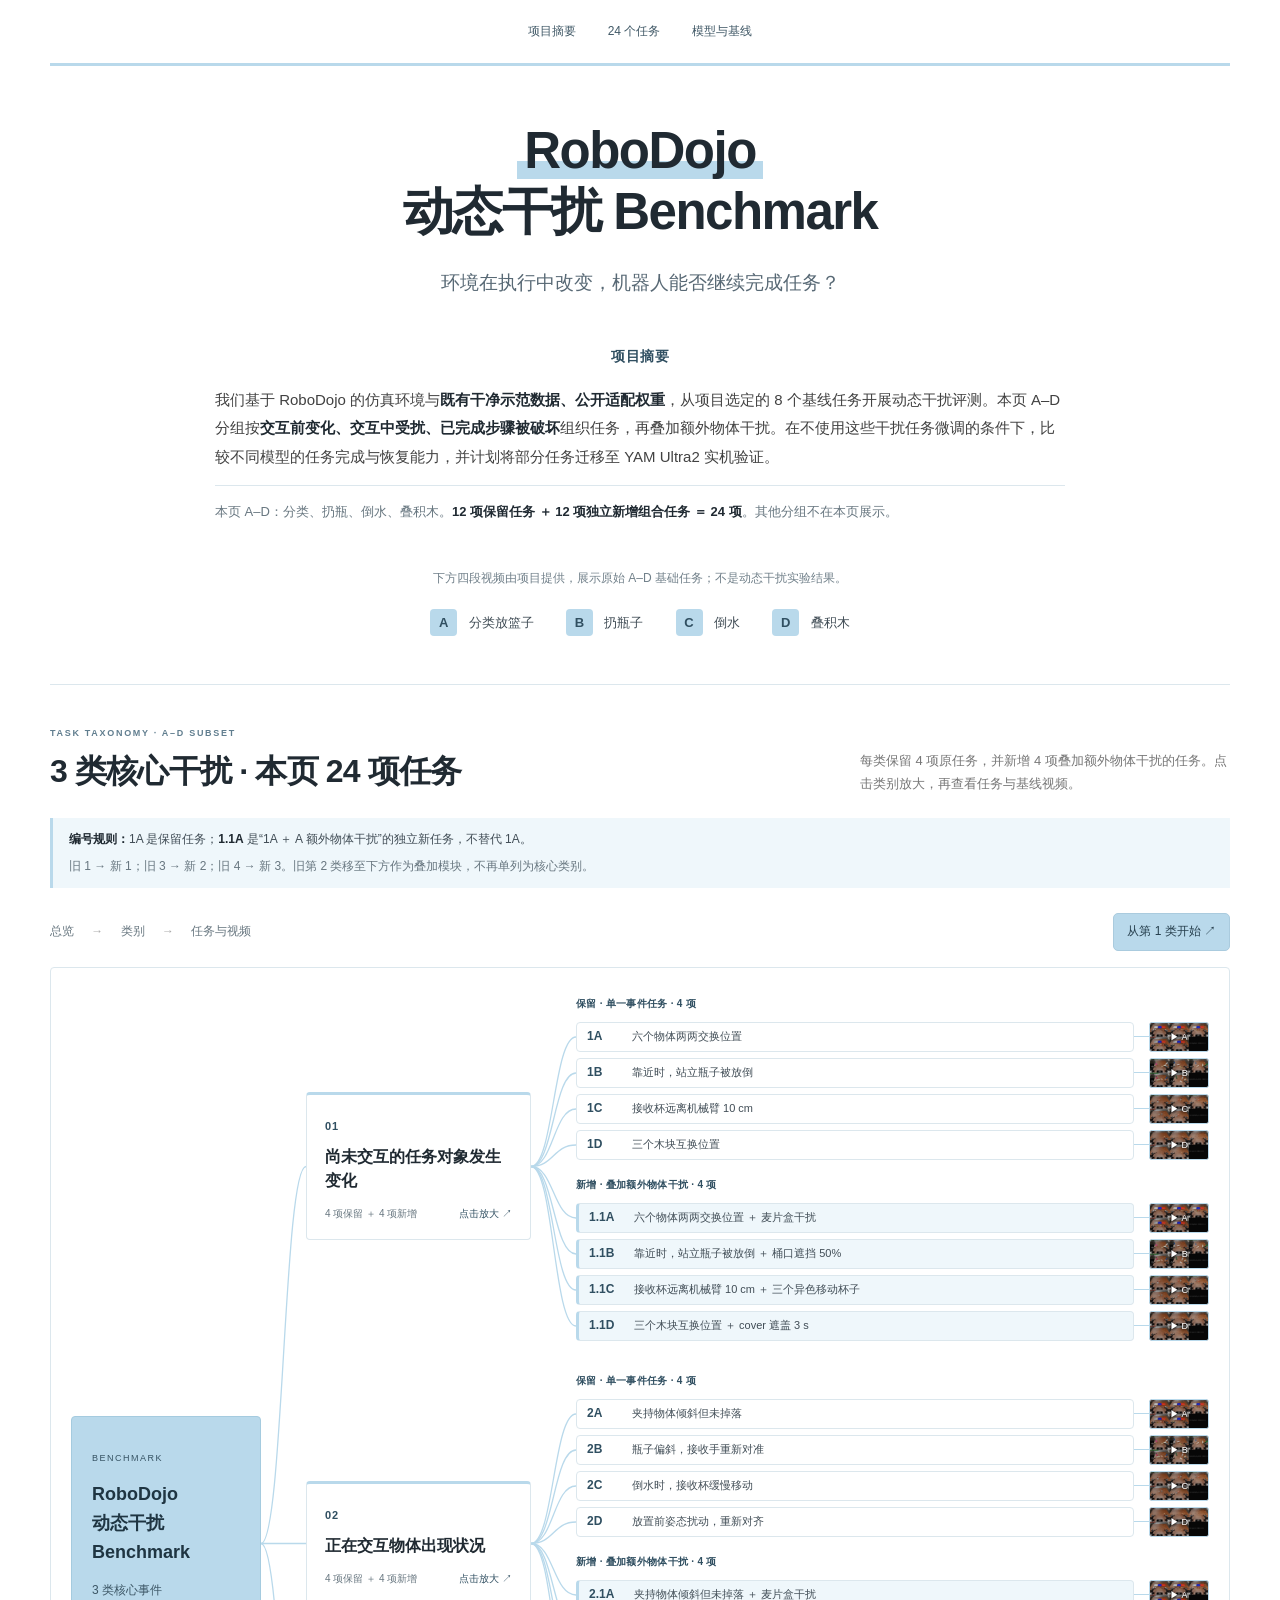
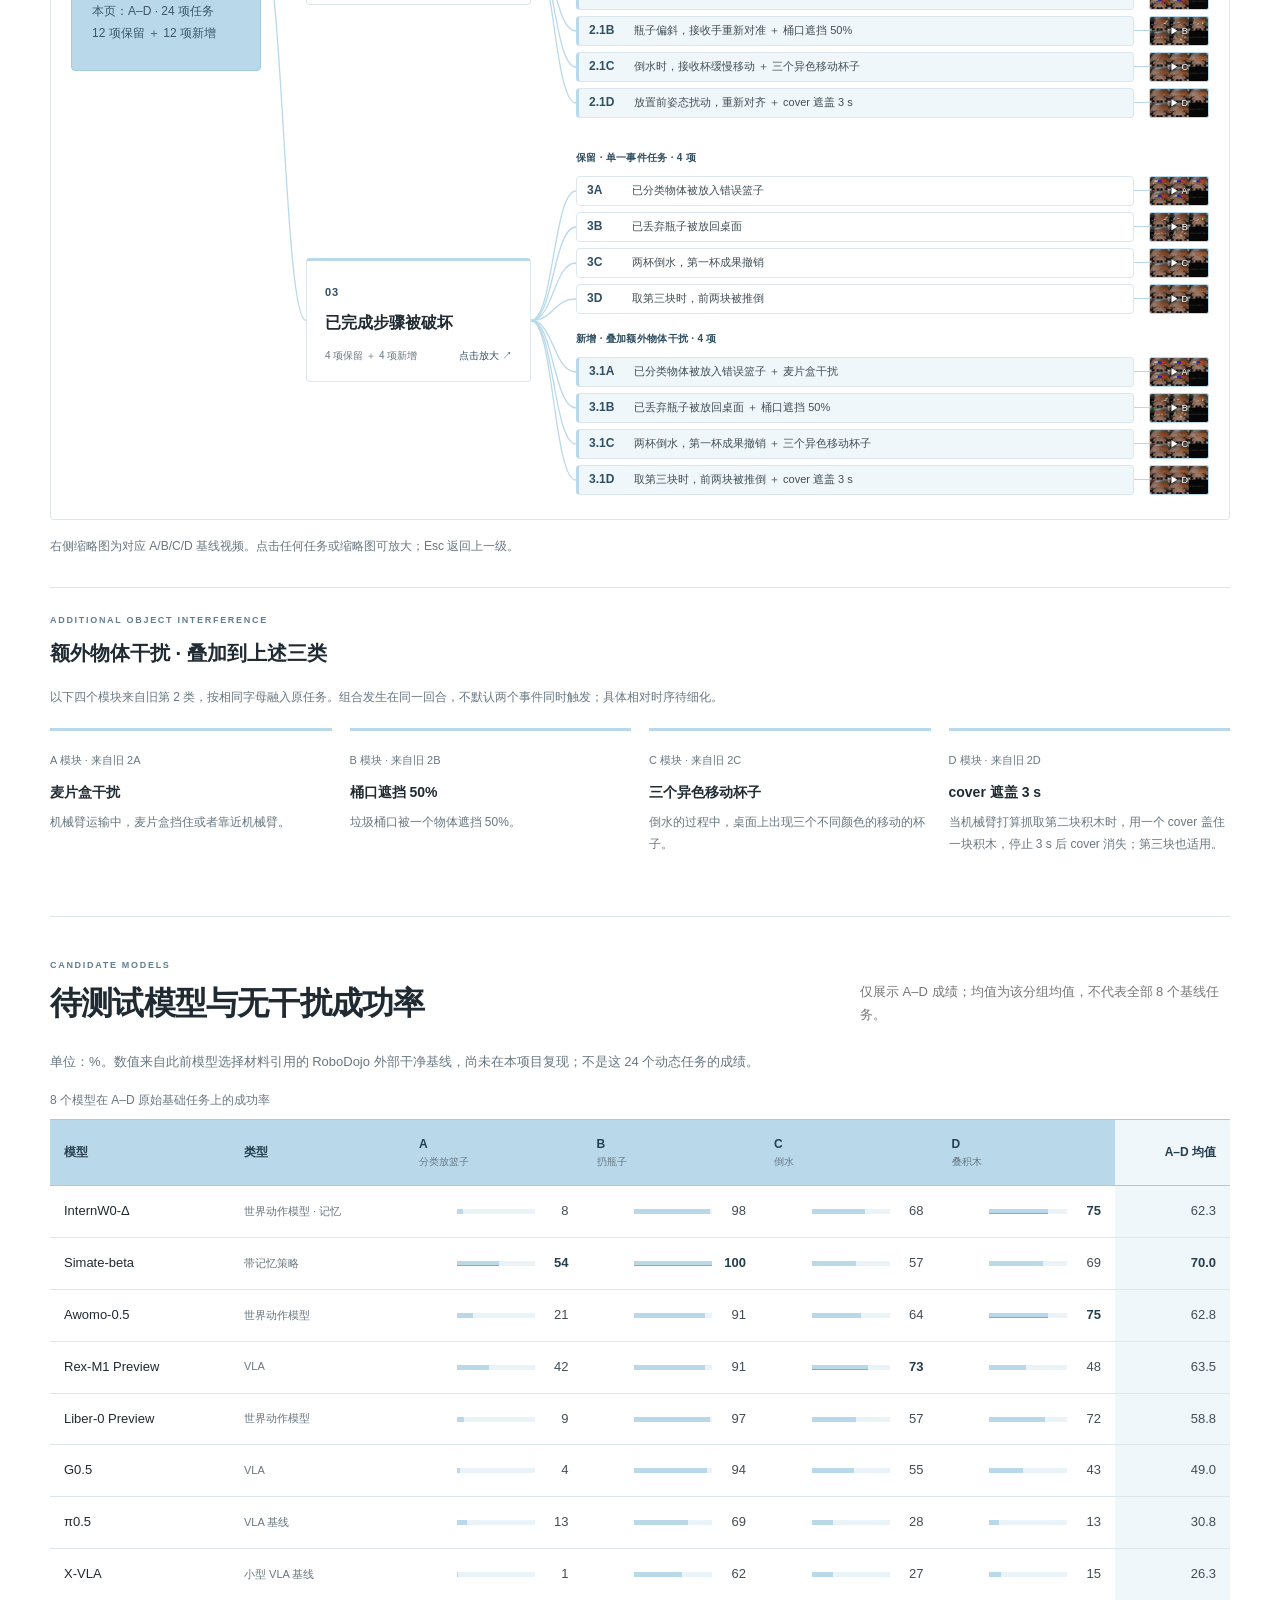
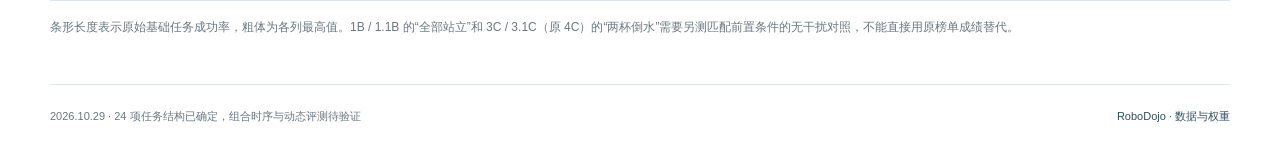
==== index.html @ f06d5357 "Reorganize benchmark into 12 retained and 12 combined tasks" ====
<!doctype html>
<html lang="zh-CN"><head><meta charset="utf-8"><meta name="viewport" content="width=device-width,initial-scale=1"><meta name="theme-color" content="#ffffff"><title>RoboDojo 动态干扰 Benchmark · A–D 24 项任务</title><meta name="description" content="A–D 三类核心干扰：保留12项单一事件任务，叠加额外物体干扰新增12项组合任务，共24项；含基线视频与候选模型成绩。"><style>:root{--paper:#ffffff;--white:#fff;--ink:#172033;--text:#465166;--muted:#64748b;--line:#dce2eb;--accent:#315dcc;--pale:#f1f5ff;--edge:#c4d0e5}
*{box-sizing:border-box}html{scroll-behavior:smooth;scroll-padding-top:28px}body{margin:0;background:var(--paper);color:var(--text);font-family:-apple-system,BlinkMacSystemFont,"PingFang SC","Microsoft YaHei",Arial,sans-serif;line-height:1.8;font-size:16px;-webkit-font-smoothing:antialiased}button,a{-webkit-tap-highlight-color:transparent}button{font:inherit;cursor:pointer}a{color:var(--accent);text-decoration:none}a:hover{text-decoration:underline;text-underline-offset:5px}button:focus-visible,a:focus-visible,video:focus-visible{outline:2px solid var(--accent);outline-offset:4px}button{color:inherit}button:hover{border-color:var(--accent)}[hidden]{display:none!important}.skip{position:absolute;top:-100px;background:white;padding:8px;z-index:100}.skip:focus{top:0}.page-header,main,footer{width:min(1180px,calc(100% - 64px));margin:auto}.page-header{min-height:80px;display:flex;justify-content:space-between;align-items:center;border-bottom:1px solid var(--line);gap:25px}.wordmark{font-size:24px;font-weight:650;color:var(--ink);letter-spacing:-.7px}.wordmark span{font-size:12px;font-weight:400;letter-spacing:0;color:var(--muted);margin-left:10px}nav{display:flex;gap:30px;font-size:13px}nav a{color:var(--ink)}h1,h2,h3,p,figure{margin:0}strong{color:var(--ink)}.eyebrow{font-size:10px;letter-spacing:2.1px;color:var(--accent);font-weight:600}.hero{text-align:center;padding:58px 30px 46px}.hero h1{font-family:Georgia,"Songti SC","STSong",serif;line-height:1.3;font-size:clamp(34px,4vw,52px);font-weight:600;color:var(--ink);letter-spacing:-1px;margin:16px 0 20px}.hero h1 span{font-style:italic;font-size:.87em;color:var(--accent)}.subtitle{font-size:20px;font-weight:600;color:var(--ink);margin-bottom:17px}.abstract-text{max-width:890px;margin:0 auto;line-height:1.9;font-size:15px}.data-note{font-size:12px;color:var(--muted);margin:14px auto 24px}.base-legend{display:flex;justify-content:center;gap:34px;font-size:13px}.base-legend b{font-family:Georgia,serif;color:var(--accent);font-size:18px;margin-right:8px}.tree-section,.models-section{padding:40px 0 46px;border-top:1px solid var(--line)}.section-heading{display:flex;justify-content:space-between;gap:40px;align-items:flex-end;margin-bottom:23px}.section-heading h2{font-family:Georgia,"Songti SC","STSong",serif;font-size:30px;font-weight:600;line-height:1.5;color:var(--ink);margin-top:6px}.section-heading>p{font-size:13px;color:var(--muted);max-width:370px;line-height:1.8}.plain-button{border:1px solid var(--line);background:transparent;padding:7px 13px;font-size:12px;border-radius:4px}.plain-button:hover{background:var(--pale);color:var(--accent)}.tree-toolbar{display:flex;justify-content:space-between;align-items:center;padding:10px 0 16px;font-size:12px;color:var(--muted)}.tree-toolbar b{margin:0 14px;font-weight:400;color:#94a3b8}.overview-scroll{overflow-x:auto;border-top:1px solid var(--line);border-bottom:1px solid var(--line);background:rgba(255,255,255,.45)}.overview-tree{min-width:1000px;width:100%;display:grid;grid-template-columns:215px 250px minmax(380px,1fr);grid-template-rows:repeat(4,168px);column-gap:65px;row-gap:22px;padding:28px 20px;position:relative;align-items:center}.connectors{position:absolute;inset:0;width:100%;height:100%;pointer-events:none;z-index:0;overflow:visible}.connectors path{fill:none;stroke:var(--edge);stroke-width:1.3}.root-node,.family-node,.leaf-node,.thumb-node{position:relative;z-index:1}.root-node{grid-column:1;grid-row:1/5;background:var(--pale);padding:25px 20px;border:1px solid #cbd6ea;border-radius:5px}.root-node>span{font-size:9px;letter-spacing:1.5px;color:var(--accent)}.root-node>strong{display:block;font-size:18px;line-height:1.6;margin:10px 0 13px}.root-node p{font-size:12px;color:var(--muted)}.family-node{grid-column:2;text-align:left;background:var(--white);padding:16px 18px;border:1px solid var(--line);border-radius:5px;transition:background .2s,transform .2s}.family-node:hover{transform:translateX(3px);background:var(--pale);border-color:#7898dd}.family-number{font-size:11px;color:var(--accent);font-weight:600;letter-spacing:1px}.family-node strong{display:block;font-size:16px;font-weight:600;line-height:1.5;margin:5px 0 12px}.family-node small{display:flex;justify-content:space-between;font-size:10px;color:var(--muted)}.family-node small span{color:var(--accent)}.leaf-group{grid-column:3;display:grid;gap:7px}.leaf-row{display:flex;align-items:center;min-width:0}.leaf-node{display:flex;align-items:center;gap:10px;width:calc(100% - 75px);height:36px;padding:0 10px;text-align:left;background:var(--white);border:1px solid var(--line);border-radius:3px}.leaf-node:hover{background:var(--pale);border-color:#7898dd}.leaf-node b{color:var(--accent);font-size:12px;min-width:21px}.leaf-node>span{font-size:11px;white-space:nowrap;overflow:hidden;text-overflow:ellipsis}.mini-connector{height:1px;background:var(--edge);width:15px}.thumb-node{height:36px;width:60px;padding:0;border:1px solid #c4cedf;background:#1e2430;overflow:hidden;border-radius:3px;flex-shrink:0}.thumb-node img{width:100%;height:100%;object-fit:cover;display:block;opacity:.78}.thumb-node>span{position:absolute;inset:0;display:flex;align-items:center;justify-content:center;color:#fff;font-size:9px;text-shadow:0 1px 3px #000}.thumb-node:hover img{opacity:1}.small-note{font-size:12px;line-height:1.85;color:var(--muted);margin-top:15px}.source-note{font-size:13px;color:var(--muted);margin:0 0 18px}.table-scroll{overflow-x:auto}.model-table{width:100%;min-width:850px;border-collapse:collapse;font-size:13px;line-height:1.6;font-variant-numeric:tabular-nums}.model-table caption{text-align:left;font-size:12px;color:var(--muted);padding-bottom:9px}.model-table th,.model-table td{border-bottom:1px solid var(--line);padding:15px 14px;text-align:left}.model-table thead th{background:var(--pale);border-top:1px solid #c4cedf;font-size:12px;color:var(--accent);vertical-align:middle}.model-table thead th span{display:block;font-size:10px;font-weight:400;color:var(--muted)}.model-table tbody th{color:var(--ink);font-weight:500;white-space:nowrap;width:180px}.model-table .model-type{font-size:11px;color:var(--muted);width:175px}.model-table td:last-child,.model-table th:last-child{background:#f2f5fc;text-align:right;width:115px}.model-table .bar-cell{display:flex;align-items:center;gap:10px;justify-content:flex-end}.bar-track{height:5px;max-width:78px;min-width:40px;flex:1;background:#e7ecf5;display:block}.bar-track i{display:block;height:100%;background:#91a9dc}.bar-cell>span:last-child{min-width:24px;text-align:right}.best{font-weight:700!important;color:var(--accent)}.best .bar-track i{background:#315dcc}.model-table tbody tr:hover{background:#f6f8fc}footer{border-top:1px solid var(--line);display:flex;justify-content:space-between;gap:25px;font-size:11px;color:var(--muted);padding:22px 0 35px}.focus-open{overflow:hidden}dialog{color:var(--text);background:var(--paper);border:0;padding:0;margin:0;width:100vw;max-width:none;height:100dvh;max-height:none;overflow:auto}dialog::backdrop{background:rgba(20,30,50,.25)}dialog[open]{display:flex;flex-direction:column;animation:focus-in .23s ease-out}.focus-top{position:sticky;top:0;z-index:5;display:flex;justify-content:space-between;align-items:center;padding:16px 32px;min-height:66px;border-bottom:1px solid var(--line);background:rgba(255,255,255,.97);gap:15px}.breadcrumbs,.focus-actions{display:flex;align-items:center;gap:14px}.breadcrumbs{font-size:12px;color:var(--muted)}.breadcrumbs button{border:0;padding:0;background:transparent;color:var(--accent);font-size:12px}.breadcrumbs>span[aria-current]{color:var(--ink);font-weight:600}.focus-content{width:100%;max-width:1500px;margin:0 auto;flex:1;padding:30px 40px;display:flex;flex-direction:column;justify-content:center}.focus-bottom{display:flex;justify-content:space-between;gap:20px;padding:13px 32px;font-size:11px;color:var(--muted);border-top:1px solid var(--line);margin-top:auto}.focus-eyebrow{font-size:11px;letter-spacing:1px;color:var(--muted);margin:0 0 24px}.family-canvas{display:grid;grid-template-columns:265px 1fr;gap:90px;position:relative;align-items:center}.branch-parent{position:relative;z-index:1;background:var(--paper)}.large-number{font-family:Georgia,serif;font-size:60px;font-style:italic;color:#91a8d7;line-height:1}.branch-parent h2{font-family:Georgia,"Songti SC","STSong",serif;font-weight:600;font-size:31px;line-height:1.45;color:var(--ink);margin:17px 0}.branch-parent p{font-size:14px;color:var(--muted);line-height:1.9}.family-switch{display:flex;gap:10px;margin-top:24px}.family-switch button,.sibling-nav button{border:1px solid var(--line);background:transparent;border-radius:3px;color:var(--muted);padding:6px 12px;font-size:12px}.family-switch button[aria-pressed=true],.sibling-nav button[aria-pressed=true]{background:var(--accent);border-color:var(--accent);color:white}.branch-list{display:grid;gap:17px}.branch-row{display:flex;align-items:center;position:relative;z-index:1}.branch-task{display:flex;align-items:flex-start;gap:15px;text-align:left;padding:18px;background:var(--white);border:1px solid var(--line);border-radius:4px;flex:1;min-height:113px;position:relative;transition:transform .18s,background .18s}.branch-task:hover{background:var(--pale);transform:translateX(3px);border-color:#7898dd}.task-id{font-family:Georgia,serif;font-size:22px;font-weight:600;line-height:1.3;color:var(--accent);padding-top:2px}.branch-task h3{font-size:16px;line-height:1.6;font-weight:600;color:var(--ink);margin-bottom:4px}.branch-task p{font-size:12px;line-height:1.75;color:var(--muted)}.zoom-mark{font-size:12px;color:var(--accent);margin-left:auto}.branch-to-video{width:35px;text-align:center;color:#94a3b8;flex-shrink:0}.branch-video{padding:0;border:1px solid var(--line);border-radius:4px;overflow:hidden;background:#202734;flex-shrink:0;width:180px;position:relative}.branch-video img{width:100%;height:96px;display:block;object-fit:contain}.branch-video>span{display:block;background:var(--pale);color:var(--accent);font-size:10px;text-align:center;padding:4px 3px}.task-focus{display:grid;grid-template-columns:minmax(290px,350px) 45px minmax(0,1fr);gap:20px;align-items:center;animation:focus-in .25s ease-out}.parent-link{display:block;border:0;background:transparent;padding:0;color:var(--accent);font-size:11px;text-align:left;margin-bottom:20px}.detail-id{font-family:Georgia,serif;font-style:italic;font-size:51px;line-height:1.15;color:#7897d2;margin-bottom:12px}.task-detail h2{font-family:Georgia,"Songti SC","STSong",serif;font-size:29px;line-height:1.5;color:var(--ink);font-weight:600;margin:0 0 16px}.task-definition{font-size:15px;line-height:1.85;color:var(--text)}dl{margin:23px 0}dl>div{display:flex;gap:14px;padding:11px 0;border-top:1px solid var(--line);font-size:12px;line-height:1.8}dt{min-width:27px;color:var(--accent);font-weight:600}dd{margin:0;color:var(--muted)}.task-note{font-size:11px;color:var(--muted);border-left:2px solid #b7c8e8;padding-left:12px;margin:0 0 20px}.sibling-nav{display:flex;gap:10px;margin-top:20px}.detail-arrow{color:#94a3b8;font-size:26px;text-align:center}.video-detail{min-width:0}.video-detail figcaption{display:flex;align-items:center;justify-content:space-between;gap:20px;padding-bottom:18px}.video-kicker{font-size:10px;letter-spacing:1.4px;color:var(--accent)}.video-detail h3{font-size:22px;font-weight:600;color:var(--ink);margin-top:3px}.video-detail code{font-size:11px;color:var(--muted)}.baseline-tag{font-size:10px;background:var(--pale);border:1px solid #d5deee;color:var(--accent);padding:4px 8px;white-space:nowrap}.video-detail video{width:100%;max-height:65vh;aspect-ratio:16/9;display:block;background:#141a24;border:1px solid #c8d2e3;object-fit:contain}.video-status{font-size:11px;color:var(--muted);line-height:1.8;margin-top:12px;min-height:20px}.video-tools{display:flex;justify-content:space-between;align-items:center;margin-top:15px;font-size:11px}.video-tools .plain-button{background:var(--accent);color:white;border-color:var(--accent)}#focus-title:focus{outline:none}
@keyframes focus-in{from{transform:scale(.985)}to{transform:scale(1)}}
.overview-tree{grid-template-rows:repeat(4,144px);row-gap:14px;padding-top:24px;padding-bottom:24px}.leaf-group{gap:6px}.leaf-node,.thumb-node{height:30px}.video-detail video{aspect-ratio:2/1}
@media(min-width:1550px){.focus-content{padding:45px 55px}.task-focus{grid-template-columns:380px 55px 1fr;gap:30px}.branch-video{width:230px}.branch-video img{height:125px}.branch-task{min-height:135px;padding:24px}.branch-task h3{font-size:18px}.branch-task p{font-size:14px}.branch-list{gap:23px}.family-canvas{gap:115px}}
@media(max-width:1100px){.overview-tree{column-gap:35px;grid-template-columns:190px 225px minmax(430px,1fr)}.focus-content{padding:25px}.family-canvas{grid-template-columns:210px 1fr;gap:45px}.branch-parent h2{font-size:26px}.branch-video{width:140px}.branch-video img{height:80px}.branch-task{padding:13px;gap:10px}.branch-task h3{font-size:14px}.branch-task p{font-size:11px}.task-focus{grid-template-columns:280px 20px minmax(0,1fr);gap:16px}.task-detail h2{font-size:26px}.task-definition{font-size:14px}.focus-top{padding:14px 22px}.focus-bottom{padding:12px 22px}.base-legend{gap:25px}}
@media(max-width:760px){.page-header,main,footer{width:calc(100% - 36px)}.page-header{flex-direction:column;gap:8px;align-items:flex-start;padding:16px 0}.wordmark{font-size:22px}.wordmark span{font-size:10px}nav{gap:26px;font-size:12px}.hero{padding:36px 0}.hero h1{font-size:36px}.hero .eyebrow{font-size:9px;letter-spacing:1.5px}.subtitle{font-size:17px}.abstract-text{text-align:left;font-size:14px}.data-note{font-size:11px;text-align:left}.base-legend{display:grid;grid-template-columns:1fr 1fr;gap:9px;text-align:left;font-size:12px}.section-heading{display:block;margin-bottom:16px}.section-heading h2{font-size:26px}.section-heading>p{margin-top:12px;font-size:12px}.tree-section,.models-section{padding:30px 0}.tree-toolbar{font-size:10px}.tree-toolbar b{margin:0 5px}.tree-toolbar button{font-size:10px;padding:6px 8px}.small-note,.source-note{font-size:11px}.overview-tree{padding:20px 14px}.focus-top{padding:12px 14px;flex-wrap:wrap;gap:8px}.focus-actions{margin-left:auto;gap:7px}.plain-button{padding:5px 9px;font-size:11px}.focus-content{padding:20px 16px;justify-content:flex-start}.family-canvas{display:block}.family-canvas .connectors{display:none}.branch-parent{padding-left:18px;border-left:2px solid #a3b8df;margin-bottom:25px}.large-number{font-size:35px}.branch-parent h2{font-size:25px;margin:9px 0}.branch-parent p{font-size:12px}.family-switch{margin-top:15px}.focus-eyebrow{font-size:10px;margin-bottom:20px}.branch-list{gap:14px;border-left:1px solid var(--edge);padding-left:15px}.branch-row:before{content:'';position:absolute;left:-15px;top:50%;width:15px;height:1px;background:var(--edge)}.branch-task{padding:12px;min-height:113px;gap:8px}.task-id{font-size:19px}.branch-task h3{font-size:13px}.branch-task p{font-size:11px}.zoom-mark{display:none}.branch-video{width:95px}.branch-video img{height:62px}.branch-video>span{font-size:8px;line-height:1.5}.branch-to-video{width:19px;font-size:12px}.task-focus{display:block}.task-detail h2{font-size:27px}.parent-link{margin-bottom:15px}.detail-id{font-size:36px}.task-definition{font-size:14px}dl{margin:15px 0}dl>div{padding:8px 0;font-size:11px}.sibling-nav{margin:15px 0}.detail-arrow{transform:rotate(90deg);padding:6px;font-size:22px}.video-detail figcaption{padding-bottom:12px}.video-detail h3{font-size:20px}.video-detail code{font-size:9px}.baseline-tag{font-size:9px;padding:3px 5px}.video-detail video{max-height:none}.focus-bottom{font-size:9px;padding:12px 16px}.focus-bottom>span:last-child{display:none}footer{flex-direction:column;gap:6px;font-size:10px}}
@media(prefers-reduced-motion:reduce){html{scroll-behavior:auto}*,*::before,*::after{animation:none!important;transition:none!important}}
@media print{.page-header,.tree-toolbar,dialog{display:none!important}.page-header,main,footer{width:100%}body{font-size:12px;background:white}.hero{padding:15px}.hero h1{font-size:34px}.overview-tree{min-width:1000px;zoom:.7}.overview-scroll{overflow:visible}.table-scroll{overflow:visible}.model-table{min-width:0}.tree-section,.models-section{break-before:page}.small-note{font-size:10px}tr{break-inside:avoid}}

.scope-note{font-size:14px;color:var(--accent);max-width:890px;margin:14px auto 0;line-height:1.8}

/* Three core families, each with four retained and four combined tasks. */
.overview-tree{grid-template-rows:repeat(3,auto);row-gap:28px;grid-template-columns:190px 225px minmax(430px,1fr);column-gap:45px}
.root-node{grid-row:1/4}
.leaf-node b{min-width:35px;flex-shrink:0}
.task-group-label{font-size:10px;font-weight:600;color:var(--accent);letter-spacing:.3px;margin:3px 0}
.task-group-label.combined{margin-top:10px}
.combined .leaf-node,.combined .branch-task{background:var(--pale);border-left:3px solid var(--edge)}
.taxonomy-note{border-left:3px solid var(--edge);padding:10px 16px;background:var(--pale);font-size:12px;line-height:1.9;margin-bottom:15px}
.taxonomy-note p+p{color:var(--muted);margin-top:4px}
.module-section{margin-top:30px;padding-top:24px;border-top:1px solid var(--line)}
.module-section>h3{font-size:20px;color:var(--ink);margin-top:7px}
.module-grid{display:grid;grid-template-columns:repeat(4,minmax(0,1fr));gap:18px;margin-top:20px}
.module-grid article{border-top:3px solid var(--edge);padding:14px 0}
.module-grid article>span{font-size:11px;color:var(--muted)}
.module-grid h3{font-size:14px;color:var(--ink);margin:6px 0}
.module-grid article p{font-size:12px;color:var(--muted);line-height:1.85}
.branch-list>.task-group-label{font-size:12px}
.branch-parent{align-self:start;margin-top:34px}
.task-id{white-space:nowrap;flex-shrink:0}
.sibling-nav{flex-wrap:wrap;gap:8px}
.task-origin{font-size:11px;color:var(--accent);margin-bottom:15px;padding-bottom:10px;border-bottom:1px solid var(--line)}
.pair-link{margin-top:4px}
@media(max-width:760px){.module-grid{grid-template-columns:1fr 1fr;gap:14px}.taxonomy-note{font-size:11px;padding:10px 12px}.branch-parent{margin-top:0}.branch-row{flex-wrap:wrap}.branch-task{flex-basis:100%;min-width:0}.branch-to-video{display:none}.branch-video{margin:8px 0 0 auto;width:110px}.module-section>h3{font-size:18px}.task-origin{font-size:10px}.sibling-nav{gap:6px}}

/* Presentation layout; the final monochrome theme below supersedes prior accents. */
:root{--paper:#fff;--white:#fff;--ink:#202020;--text:#444;--muted:#747474;--line:#e5e2e2;--accent:#a34135;--pale:#fbf1f0;--edge:#ded4d3}
body{font-family:Arial,"Helvetica Neue","PingFang SC","Microsoft YaHei",sans-serif}
.page-header{border:0;min-height:72px;justify-content:center}.wordmark{display:none}nav{gap:12px}nav a{border:1px solid #ead6d4;border-radius:24px;padding:6px 22px;color:#7c201d;background:#f8e9e8;font-size:13px;transition:background .15s}nav a:hover{background:#f2dcd9;text-decoration:none}
.hero{padding:35px 30px 48px}.hero>.eyebrow{display:none}.hero h1{font-family:inherit;font-style:normal;font-size:clamp(34px,4.2vw,54px);font-weight:700;line-height:1.2;letter-spacing:-1.6px;margin:12px auto 24px;max-width:1000px}.hero h1 span{font-family:inherit;font-style:normal;font-size:1em;color:var(--ink)}.subtitle{font-size:21px;font-weight:400;color:#565656;margin-bottom:28px}
.summary-panel{max-width:940px;margin:0 auto 24px;padding:23px 28px;background:#fff;border:1px solid #e9dddd;border-radius:17px;box-shadow:0 4px 20px #3d181803;text-align:left}.summary-label{display:block;text-align:center;margin:0 auto 15px;width:max-content;background:#f8e9e8;color:#9c4338;font-size:11px;font-weight:600;padding:2px 12px;border-radius:20px;letter-spacing:.5px}.abstract-text{font-size:15px;line-height:1.9}.scope-note{border-top:1px solid #eee7e7;padding-top:14px;margin-top:14px;color:#666;font-size:13px}.data-note{color:#858080;margin-bottom:20px}.base-legend{gap:32px}.base-legend b{font-family:inherit;color:#9c4338;font-size:15px;font-weight:700}
.section-heading h2{font-family:inherit;font-size:32px;font-weight:650;letter-spacing:-.8px}.eyebrow{color:#a76960;letter-spacing:1.7px;font-size:9px}.tree-section,.models-section{border-color:#ece9e9;padding-top:40px}.section-heading>p{color:#777}.tree-toolbar b{color:#aaa}.plain-button{border-radius:20px;border-color:#e2d7d6;color:#75403b;background:#fff}.plain-button:hover{background:#f8e9e8}
.overview-scroll{border:1px solid #e7e2e2;border-radius:15px;background:#fff}.root-node{background:#f9f7f7;border-color:#e0d8d7;border-radius:12px}.root-node>span{color:#8c5c55}.root-node>strong{color:#292525}.family-node{border-radius:10px}.family-node:hover,.leaf-node:hover,.branch-task:hover{border-color:#bf8c85;background:#fcf6f5}.leaf-node{border-radius:6px}.family-number,.leaf-node b,.task-id{color:#9c4338}.thumb-node{background:#252323;border-color:#d9cdcb}.mini-connector{background:var(--edge)}
.model-table thead th{background:#f8f7f7;color:#4f3d3b;border-color:#d9d2d1}.model-table td:last-child,.model-table th:last-child{background:#fcf5f4}.bar-track{background:#eee9e8}.bar-track i{background:#c99e98}.best .bar-track i{background:#a34135}.model-table tbody tr:hover{background:#fcf8f7}.best{color:#943e34!important}
dialog::backdrop{background:rgba(30,25,25,.2)}.focus-top{background:rgba(255,255,255,.98)}.large-number,.detail-id{font-family:inherit;font-style:normal;font-weight:650;color:#b88b84}.large-number{font-size:52px}.branch-parent h2,.task-detail h2{font-family:inherit;font-weight:650;letter-spacing:-.7px}.task-id{font-family:inherit;font-size:20px}.branch-task{border-radius:10px}.branch-to-video,.detail-arrow{color:#b4a2a0}.branch-video{border-radius:9px;background:#252323}.branch-video>span{background:#f9efed;color:#8c4239}.family-switch button,.sibling-nav button{border-radius:18px}.family-switch button[aria-pressed=true],.sibling-nav button[aria-pressed=true]{background:#a34135}.task-note{border-color:#d6b3ad}.baseline-tag{border-color:#e7d4d0;background:#fbf1f0;color:#8e473e;border-radius:20px}.video-detail video{border-color:#ded5d3;background:#211f1f;border-radius:10px}.video-tools .plain-button{background:#a34135}.scope-note strong{font-weight:600}
@media(max-width:760px){.page-header{align-items:center;min-height:66px;padding:10px 0}nav{gap:7px}nav a{padding:5px 13px;font-size:11px}.hero{padding:22px 0 32px}.hero h1{font-size:35px;letter-spacing:-1px;line-height:1.25;margin-top:8px}.subtitle{font-size:16px;margin-bottom:22px}.summary-panel{padding:18px 17px;border-radius:13px}.abstract-text{font-size:13px;line-height:1.9}.scope-note{font-size:12px;text-align:left}.summary-label{font-size:10px;margin-bottom:12px}.section-heading h2{font-size:26px}.base-legend{gap:10px}.branch-parent{border-color:#d6b3ad}.large-number{font-size:35px}.detail-id{font-size:36px}}

/* Current direction: strictly neutral black / white / gray, without tinted surfaces. */
:root{--paper:#fff;--white:#fff;--ink:#181818;--text:#414141;--muted:#737373;--line:#e2e2e2;--accent:#262626;--pale:#f5f5f5;--edge:#d4d4d4}
.page-header{min-height:66px;border-bottom:1px solid #ededed}
nav{gap:32px}nav a{border:0;border-radius:0;padding:7px 0;background:transparent;color:#666;font-size:12px;box-shadow:none}nav a:hover{background:transparent;color:#111;text-decoration:underline;text-underline-offset:7px}
.hero{padding-top:42px}.hero h1{font-size:clamp(34px,4vw,51px);font-weight:650;letter-spacing:-1.5px}.subtitle{color:#626262;font-size:19px}
.summary-panel{border:0;border-radius:0;box-shadow:none;padding:15px 0 20px;max-width:850px;background:#fff}.summary-label{padding:0;margin-bottom:17px;background:transparent;border-radius:0;color:#252525;font-size:14px;font-weight:600}.abstract-text{color:#414141}.scope-note{border-color:#e8e8e8;color:#737373}.data-note{color:#808080}.base-legend b{color:#272727}
.eyebrow{color:#878787}.tree-section,.models-section{border-color:#e8e8e8}.plain-button{border-radius:5px;border-color:#d9d9d9;background:#fff;color:#333}.plain-button:hover{background:#f2f2f2;border-color:#888}
.overview-scroll{border-color:#e2e2e2;border-radius:4px}.root-node{border-color:#242424;border-radius:4px;background:#242424}.root-node>span{color:#c7c7c7}.root-node>strong{color:#fff}.root-node p{color:#d4d4d4}
.family-node,.leaf-node,.branch-task{border-radius:4px}.family-node:hover,.leaf-node:hover,.branch-task:hover{background:#f6f6f6;border-color:#8b8b8b}.family-number,.leaf-node b,.task-id{color:#333}.thumb-node{background:#222;border-color:#ccc}.connectors path{stroke:#ccc}
.model-table thead th{background:#f4f4f4;color:#333;border-color:#ccc}.model-table td:last-child,.model-table th:last-child{background:#f6f6f6}.bar-track{background:#ebebeb}.bar-track i{background:#999}.best .bar-track i{background:#292929}.model-table tbody tr:hover{background:#fafafa}.best{color:#171717!important}
dialog::backdrop{background:rgba(0,0,0,.2)}.large-number,.detail-id{color:#a2a2a2}.branch-parent{border-color:#aaa}.branch-to-video,.detail-arrow{color:#aaa}.branch-video{border-radius:4px;background:#222}.branch-video>span{background:#f2f2f2;color:#444}.family-switch button,.sibling-nav button{border-radius:4px}.family-switch button[aria-pressed=true],.sibling-nav button[aria-pressed=true]{background:#262626;border-color:#262626;color:#fff}.task-note{border-color:#bdbdbd}.baseline-tag{background:#f5f5f5;border-color:#ddd;color:#555;border-radius:4px}.video-detail video{border-radius:4px;border-color:#ccc;background:#1b1b1b}.video-tools .plain-button{background:#262626;border-color:#262626;color:#fff}
@media(max-width:760px){nav{gap:28px}nav a{padding:6px 0}.hero{padding-top:26px}.hero h1{font-size:34px}.subtitle{font-size:16px}.summary-panel{padding:12px 0;border-radius:0}.summary-label{font-size:13px}.branch-parent{border-color:#aaa}}

/* Current palette: Columbia Blue PMS 290 / #B9D9EB and white.
   Source: https://visualidentity.columbia.edu/branding
   Dark text is retained on pale blue for legibility; no institutional logo is used. */
:root{--columbia:#b9d9eb;--paper:#fff;--white:#fff;--ink:#202a32;--text:#414d56;--muted:#687780;--line:#dce7ed;--accent:#304f61;--pale:#eff7fb;--edge:#b9d9eb}
.page-header{border-bottom:3px solid #b9d9eb}nav a{color:#415967}nav a:hover{color:#203c4c;text-decoration-color:#b9d9eb;text-decoration-thickness:3px}
.hero h1 span{background:linear-gradient(transparent 68%,#b9d9eb 68%);padding:0 7px;color:#202a32}.subtitle{color:#586975}.summary-label{color:#304f61}.scope-note{border-color:#dce7ed;color:#687780}.data-note{color:#71808a}.base-legend b{color:#304f61;background:#b9d9eb;display:inline-flex;align-items:center;justify-content:center;width:27px;height:27px;border-radius:4px;font-size:13px}
.eyebrow{color:#617e8f}.tree-section,.models-section{border-color:#dce7ed}.plain-button{border-color:#aacbde;background:#b9d9eb;color:#263f4d}.plain-button:hover{background:#d0e6f2;border-color:#89b5ce}
.overview-scroll{border-color:#dce7ed}.root-node{background:#b9d9eb;border-color:#a5cbdf}.root-node>span{color:#365363}.root-node>strong{color:#1f3542}.root-node p{color:#3c5665}.family-node{border-top:3px solid #b9d9eb}.family-node:hover,.leaf-node:hover,.branch-task:hover{background:#eff7fb;border-color:#a5cbdf}.family-number,.leaf-node b,.task-id{color:#304f61}.thumb-node{border-color:#b9d9eb}.connectors path{stroke:#b9d9eb}
.model-table thead th{background:#b9d9eb;color:#263f4d;border-color:#a5cbdf}.model-table td:last-child,.model-table th:last-child{background:#eff7fb}.bar-track{background:#eaf3f8}.bar-track i,.best .bar-track i{background:#b9d9eb}.best .bar-track i{box-shadow:inset 0 -1px #7faec8}.model-table tbody tr:hover{background:#f6fafc}.best{color:#263f4d!important}
.large-number,.detail-id{color:#304f61;background:#b9d9eb;width:max-content;padding:5px 12px;border-radius:4px}.branch-parent{border-color:#b9d9eb}.branch-to-video,.detail-arrow{color:#94bbd1}.branch-video{border-color:#b9d9eb}.branch-video>span{background:#b9d9eb;color:#263f4d}.family-switch button[aria-pressed=true],.sibling-nav button[aria-pressed=true]{background:#b9d9eb;border-color:#a5cbdf;color:#263f4d}.task-note{border-color:#b9d9eb}.baseline-tag{background:#eff7fb;border-color:#b9d9eb;color:#3b5666}.video-detail video{border-color:#b9d9eb}.video-tools .plain-button{background:#b9d9eb;border-color:#a5cbdf;color:#263f4d}
</style></head>
<body>
<a class="skip" href="#main">跳到正文</a>
<header class="page-header"><a class="wordmark" href="#abstract">RoboDojo <span>Dynamic Benchmark</span></a><nav aria-label="页面导航"><a href="#abstract">项目摘要</a><a href="#task-tree">24 个任务</a><a href="#models">模型与基线</a></nav></header>
<main id="main">
<section id="abstract" class="hero">
<p class="eyebrow">DYNAMIC INTERFERENCE BENCHMARK</p><h1><span>RoboDojo</span><br>动态干扰 Benchmark</h1>
<p class="subtitle">环境在执行中改变，机器人能否继续完成任务？</p>
<div class="summary-panel"><span class="summary-label">项目摘要</span>
<p class="abstract-text">我们基于 RoboDojo 的仿真环境与<strong>既有干净示范数据、公开适配权重</strong>，从项目选定的 8 个基线任务开展动态干扰评测。本页 A–D 分组按<strong>交互前变化、交互中受扰、已完成步骤被破坏</strong>组织任务，再叠加额外物体干扰。在不使用这些干扰任务微调的条件下，比较不同模型的任务完成与恢复能力，并计划将部分任务迁移至 YAM Ultra2 实机验证。</p>
<p class="scope-note">本页 A–D：分类、扔瓶、倒水、叠积木。<strong>12 项保留任务 ＋ 12 项独立新增组合任务 ＝ 24 项</strong>。其他分组不在本页展示。</p>
</div>
<p class="data-note">下方四段视频由项目提供，展示原始 A–D 基础任务；不是动态干扰实验结果。</p>
<div class="base-legend"><span><b>A</b> 分类放篮子</span><span><b>B</b> 扔瓶子</span><span><b>C</b> 倒水</span><span><b>D</b> 叠积木</span></div>
</section>
<section id="task-tree" class="tree-section">
<div class="section-heading"><div><p class="eyebrow">TASK TAXONOMY · A–D SUBSET</p><h2>3 类核心干扰 · 本页 24 项任务</h2></div><p>每类保留 4 项原任务，并新增 4 项叠加额外物体干扰的任务。点击类别放大，再查看任务与基线视频。</p></div>
<div class="taxonomy-note"><p><strong>编号规则：</strong>1A 是保留任务；<strong>1.1A</strong> 是“1A ＋ A 额外物体干扰”的独立新任务，不替代 1A。</p><p>旧 1 → 新 1；旧 3 → 新 2；旧 4 → 新 3。旧第 2 类移至下方作为叠加模块，不再单列为核心类别。</p></div>
<div class="tree-toolbar"><span>总览 <b>→</b> 类别 <b>→</b> 任务与视频</span><button id="expand-first" class="plain-button">从第 1 类开始 ↗</button></div>
<div class="overview-scroll"><div id="overview-tree" class="overview-tree" aria-label="Benchmark从左向右的任务树"></div></div>
<p class="small-note">右侧缩略图为对应 A/B/C/D 基线视频。点击任何任务或缩略图可放大；Esc 返回上一级。</p>
<div class="module-section"><p class="eyebrow">ADDITIONAL OBJECT INTERFERENCE</p><h3>额外物体干扰 · 叠加到上述三类</h3><p class="small-note">以下四个模块来自旧第 2 类，按相同字母融入原任务。组合发生在同一回合，不默认两个事件同时触发；具体相对时序待细化。</p><div id="extra-modules" class="module-grid"></div></div>
</section>
<section id="models" class="models-section">
<div class="section-heading"><div><p class="eyebrow">CANDIDATE MODELS</p><h2>待测试模型与无干扰成功率</h2></div><p>仅展示 A–D 成绩；均值为该分组均值，不代表全部 8 个基线任务。</p></div>
<p class="source-note">单位：%。数值来自此前模型选择材料引用的 RoboDojo 外部干净基线，尚未在本项目复现；不是这 24 个动态任务的成绩。</p>
<div class="table-scroll"><table id="model-table" class="model-table"></table></div>
<p class="small-note">条形长度表示原始基础任务成功率，粗体为各列最高值。1B / 1.1B 的“全部站立”和 3C / 3.1C（原 4C）的“两杯倒水”需要另测匹配前置条件的无干扰对照，不能直接用原榜单成绩替代。</p>
</section>
</main>
<footer><span>2026.10.29 · 24 项任务结构已确定，组合时序与动态评测待验证</span><span><a href="https://github.com/RoboDojo-Benchmark/RoboDojo" target="_blank" rel="noreferrer">RoboDojo</a> · <a href="https://huggingface.co/datasets/RoboDojo-Benchmark/RoboDojo/tree/main/ckpt/RoboDojo" target="_blank" rel="noreferrer">数据与权重</a></span></footer>
<dialog id="focus-panel" aria-labelledby="focus-title"><div class="focus-top"><div class="breadcrumbs" id="breadcrumbs"></div><div class="focus-actions"><button id="back-button" class="plain-button">← 上一级</button><button id="close-button" class="plain-button" aria-label="关闭放大视图，返回总览">返回总览 ×</button></div></div><div id="focus-content" class="focus-content"></div><div class="focus-bottom"><span id="focus-help">点击任务进一步放大</span><span>Esc 返回上一级</span></div></dialog>
<script>const bases={
 A:{name:'分类放篮子',key:'classify_objects',video:'media/A.mp4',poster:'media/A.jpg'},
 B:{name:'扔瓶子',key:'put_bottles_into_dustbin',video:'media/B.mp4',poster:'media/B.jpg'},
 C:{name:'倒水',key:'pour_liquid_into_cup',video:'media/C.mp4',poster:'media/C.jpg'},
 D:{name:'叠积木',key:'stack_blocks',video:'media/D.mp4',poster:'media/D.jpg'}
};
// Historical IDs remain explicit so the old category 2 is never confused with new category 2.
const legacyFamilies=[
 {id:1,name:'尚未交互的任务对象发生变化',short:'对象先变，动作要更新',summary:'机器人开始行动或接近目标时，尚未操作的物体改变位置或姿态。',tasks:[
  {id:'1A',base:'A',title:'六个物体两两交换位置',text:'机械臂开始移动时，六个等待被抓的物体两两交换位置。',trigger:'机械臂开始移动时',change:'六个待抓物体两两交换位置',observe:'是否更新抓取位置并保持分类目标。'},
  {id:'1B',base:'B',title:'靠近时，站立瓶子被放倒',text:'开始时，瓶子全部站立在桌面；机械臂靠近时，目标瓶子被放倒。',trigger:'机械臂靠近目标瓶子时',change:'目标瓶子由站立变为放倒',observe:'是否重新定位目标并调整抓取姿态。',note:'初始全站立是本任务的前置条件；视频展示原始扔瓶基线。'},
  {id:'1C',base:'C',title:'接收杯远离机械臂 10 cm',text:'机械臂开始移动时，杯子朝着远离机械臂的方向移动 10 cm。',trigger:'机械臂开始移动时',change:'杯子沿远离机械臂方向移动 10 cm',observe:'是否更新接收杯位置并重新对准。'},
  {id:'1D',base:'D',title:'三个木块互换位置',text:'机械臂开始移动时，三个木块互换位置。',trigger:'机械臂开始移动时',change:'三个木块互换位置',observe:'是否重新定位木块并继续堆叠。'}]},
 {id:2,name:'期间出现多余物体干扰',short:'额外物体进入执行过程',summary:'原任务继续进行，但路径、操作空间或视觉场景出现额外物体。',tasks:[
  {id:'2A',base:'A',title:'运输中，麦片盒挡住或靠近',text:'机械臂运输中，麦片盒挡住或者靠近机械臂。',trigger:'机械臂运输物体过程中',change:'麦片盒挡住或靠近机械臂',observe:'是否应对新增障碍并继续分类放置。'},
  {id:'2B',base:'B',title:'垃圾桶口被遮挡 50%',text:'垃圾桶口被一个物体遮挡 50%。',trigger:'具体施加时刻待实现时细化',change:'额外物体遮挡垃圾桶口的 50%',observe:'是否利用剩余开口完成投放。'},
  {id:'2C',base:'C',title:'三个异色移动杯子出现',text:'倒水的过程中，桌面上出现三个不同颜色的移动的杯子。',trigger:'倒水过程中',change:'桌面出现三个不同颜色的移动杯子',observe:'是否保持正确接收杯目标，不被额外杯子干扰。'},
  {id:'2D',base:'D',title:'积木被 cover 遮住 3 s',text:'当机械臂打算抓取第二块积木时，用一个 cover 盖住一块积木，停止 3 s 后 cover 消失；第三块也适用。',trigger:'准备抓取第二块积木；第三块同样适用',change:'cover 盖住一块积木，停留 3 s 后消失',observe:'是否处理临时遮挡，并在 cover 消失后继续堆叠。'}]},
 {id:3,name:'正在交互物体出现状况',short:'当前操作需要重新调整',summary:'正在搬运、交接、倾倒或放置的过程中，物体姿态或目标关系发生变化。',tasks:[
  {id:'3A',base:'A',title:'夹持物体倾斜但未掉落',text:'物体在夹爪中倾斜，但没掉下来，模型需要调整放置。',trigger:'物体处于夹爪中时',change:'夹持物体倾斜但不掉落',observe:'是否根据新的物体姿态调整放置。'},
  {id:'3B',base:'B',title:'瓶子偏斜，接收手重新对准',text:'机械臂手里的瓶子突然偏斜，接收手必须重新对准。',trigger:'持瓶并准备双臂交接时',change:'手中的瓶子突然偏斜',observe:'接收手是否重新对准并完成交接。'},
  {id:'3C',base:'C',title:'倒水时，接收杯缓慢移动',text:'正在倒水时，杯子缓慢移动，看机械臂是否跟随。',trigger:'正在倒水时',change:'接收杯缓慢移动',observe:'机械臂是否跟随接收杯并继续倒水。'},
  {id:'3D',base:'D',title:'放置前姿态扰动，重新对齐',text:'积木在准备被放置时，姿态扰动，需重新对齐。',trigger:'积木准备被放置时',change:'待放置积木受到姿态扰动',observe:'是否重新对齐并完成稳定堆叠。'}]},
 {id:4,name:'已完成步骤被破坏',short:'发现进度回退，补做步骤',summary:'已经取得的中间成果被外部事件撤销，模型需要重新检查并恢复任务状态。',tasks:[
  {id:'4A',base:'A',title:'已分类物体被放入错误篮子',text:'把已分类物体放入另一个已有不同类别物体的篮子，使分类结果混杂。',trigger:'物体已经被分类后',change:'将物体放入已有其他类别物体的篮子',observe:'是否发现分类混杂并纠正归属。'},
  {id:'4B',base:'B',title:'已丢弃瓶子被放回桌面',text:'一个已被丢弃的瓶子，被放回桌面。',trigger:'瓶子已经被丢弃后',change:'将一个已丢弃瓶子放回桌面',observe:'是否重新处理返回桌面的瓶子。'},
  {id:'4C',base:'C',title:'两杯倒水，第一杯成果撤销',text:'需要给两个杯子倒水，第一杯的成果被撤销。',trigger:'第一杯倒水已经完成后',change:'撤销第一杯成果；任务目标包括两个杯子',observe:'是否检查第一杯并补做已失效的步骤。',note:'两杯版本的基线与“成果撤销”的具体实现尚需细化；当前视频只演示原始 C 倒水任务。'},
  {id:'4D',base:'D',title:'取第三块时，前两块被推倒',text:'取第三块积木时，前两块被推倒。',trigger:'取第三块积木时',change:'前两块已堆叠积木被推倒',observe:'是否返回修复已有结构，而非继续原放置动作。'}]}
];
const extraModules=Object.fromEntries(legacyFamilies[1].tasks.map(t=>[t.base,t]));
const extraLabels={A:'麦片盒干扰',B:'桶口遮挡 50%',C:'三个异色移动杯子',D:'cover 遮盖 3 s'};
const families=[legacyFamilies[0],legacyFamilies[2],legacyFamilies[3]].map((legacy,index)=>{
 const id=index+1;
 const singles=legacy.tasks.map(t=>({...t,id:`${id}${t.base}`,legacyId:t.id,kind:'single'}));
 const combined=singles.map(t=>{
  const extra=extraModules[t.base];
  return {...t,id:`${id}.1${t.base}`,kind:'combined',parentId:t.id,extraLegacyId:extra.id,
   title:`${t.title} ＋ ${extraLabels[t.base]}`,
   text:`同一回合保留原事件：${t.text} 另叠加额外物体干扰：${extra.text}`,
   trigger:`原事件：${t.trigger}。额外干扰：${extra.trigger}。两者的相对时序待细化，不默认同时触发。`,
   change:`${t.change}；另加：${extra.change}`,
   observe:`${t.observe} ${extra.observe}`,
   note:[t.note,'这是独立新增的组合任务，不替代原任务；具体组合时序与强度尚未验证。',t.base==='C'?'三个新杯子是干扰物，不替换原接收杯，也不增加倒水目标。':'',t.base==='D'?'重试或修复过程中是否再次触发 cover 尚待定义，不默认无限重复。':''].filter(Boolean).join(' ')};
 });
 return {...legacy,id,legacyId:legacy.id,tasks:[...singles,...combined]};
});
const modelData=[
 ['InternW0-Δ','世界动作模型 · 记忆',[8,98,68,75]],['Simate-beta','带记忆策略',[54,100,57,69]],
 ['Awomo-0.5','世界动作模型',[21,91,64,75]],['Rex-M1 Preview','VLA',[42,91,73,48]],
 ['Liber-0 Preview','世界动作模型',[9,97,57,72]],['G0.5','VLA',[4,94,55,43]],
 ['π0.5','VLA 基线',[13,69,28,13]],['X-VLA','小型 VLA 基线',[1,62,27,15]]
];
const $=s=>document.querySelector(s);
const allTasks=families.flatMap(f=>f.tasks);
let state={level:'overview',family:null,task:null};
let lastFocus=null;
const dialog=$('#focus-panel');
function img(letter,cls=''){return `<img class="${cls}" src="${bases[letter].poster}" alt="${letter} ${bases[letter].name}基线视频预览" loading="lazy">`;}
function groupTitle(t){return t.base==='A'?`<p class="task-group-label ${t.kind}">${t.kind==='combined'?'新增 · 叠加额外物体干扰 · 4 项':'保留 · 单一事件任务 · 4 项'}</p>`:'';}
function taskOrigin(t){return t.kind==='combined'?`新增组合 · ${t.parentId} ＋ ${t.base} 额外干扰模块（旧 ${t.extraLegacyId}）`:`保留原任务 · ${t.legacyId===t.id?'编号不变':`旧 ${t.legacyId} → 新 ${t.id}`}`;}
function renderOverview(){
 $('#overview-tree').innerHTML=`<svg class="connectors" aria-hidden="true"></svg><div class="root-node" data-node="root"><span>BENCHMARK</span><strong>RoboDojo<br>动态干扰 Benchmark</strong><p>3 类核心事件<br>本页：A–D · 24 项任务<br>12 项保留 ＋ 12 项新增</p></div>${families.map(f=>`<button class="family-node" data-node="f${f.id}" data-parent="root" data-family="${f.id}" style="grid-row:${f.id}"><span class="family-number">0${f.id}</span><strong>${f.name}</strong><small>4 项保留 ＋ 4 项新增 <span>点击放大 ↗</span></small></button><div class="leaf-group" style="grid-row:${f.id}">${f.tasks.map(t=>`${groupTitle(t)}<div class="leaf-row ${t.kind}"><button class="leaf-node" data-node="t${t.id}" data-parent="f${f.id}" data-task="${t.id}" aria-label="放大任务 ${t.id} ${t.title}" title="${t.title}"><b>${t.id}</b><span>${t.title}</span></button><span class="mini-connector" aria-hidden="true"></span><button class="thumb-node" data-task="${t.id}" aria-label="查看 ${t.id} 的 ${t.base} 基线视频">${img(t.base)}<span>▶ ${t.base}</span></button></div>`).join('')}</div>`).join('')}`;
 $('#extra-modules').innerHTML=Object.values(extraModules).map(t=>`<article><span>${t.base} 模块 · 来自旧 ${t.id}</span><h3>${extraLabels[t.base]}</h3><p>${t.text}</p></article>`).join('');
 requestAnimationFrame(()=>drawLines($('#overview-tree')));
}
function drawLines(container){
 const svg=container.querySelector('.connectors');if(!svg)return;
 const box=container.getBoundingClientRect();svg.setAttribute('viewBox',`0 0 ${box.width} ${box.height}`);
 const paths=[];container.querySelectorAll('[data-parent]').forEach(node=>{
  const source=container.querySelector(`[data-node="${node.dataset.parent}"]`);if(!source)return;
  const a=source.getBoundingClientRect(),b=node.getBoundingClientRect();
  const x1=a.right-box.left,y1=a.top+a.height/2-box.top,x2=b.left-box.left,y2=b.top+b.height/2-box.top,mid=(x1+x2)/2;
  paths.push(`<path d="M ${x1} ${y1} C ${mid} ${y1}, ${mid} ${y2}, ${x2} ${y2}"/>`);
 });svg.innerHTML=paths.join('');
}
function stopVideo(){dialog.querySelectorAll('video').forEach(v=>v.pause());}
function openFocus(){if(!dialog.open){lastFocus=document.activeElement;dialog.showModal();document.body.classList.add('focus-open');}}
function crumb(f,t){$('#breadcrumbs').innerHTML=`<button data-overview>Benchmark</button><span>/</span><button data-family="${f.id}">第 ${f.id} 类</button>${t?`<span>/</span><span aria-current="page">${t.id}</span>`:''}`;}
function showFamily(id){
 const f=families.find(x=>x.id===Number(id));if(!f)return;stopVideo();state={level:'family',family:f.id,task:null};openFocus();crumb(f);
 $('#focus-content').innerHTML=`<div class="family-focus"><p class="focus-eyebrow">类别 → 4 项保留任务 ＋ 4 项新增组合 → 基线视频</p><div class="family-canvas"><svg class="connectors" aria-hidden="true"></svg><div class="branch-parent" data-node="family"><span class="large-number">0${f.id}</span><h2 id="focus-title" tabindex="-1">${f.name}</h2><p>${f.summary}</p><p class="small-note">.1 表示在同一回合叠加对应字母的额外物体干扰，属于独立新任务。</p><div class="family-switch">${families.map(g=>`<button data-family="${g.id}" aria-label="查看第 ${g.id} 类" aria-pressed="${g.id===f.id}">${g.id}</button>`).join('')}</div></div><div class="branch-list">${f.tasks.map(t=>`${groupTitle(t)}<div class="branch-row ${t.kind}"><button class="branch-task" data-node="${t.id}" data-parent="family" data-task="${t.id}"><span class="task-id">${t.id}</span><div><h3>${t.title}</h3><p>${t.text}</p></div><span class="zoom-mark">↗</span></button><span class="branch-to-video" aria-hidden="true">→</span><button class="branch-video" data-task="${t.id}" aria-label="打开 ${t.id} 和 ${t.base} 基线视频">${img(t.base)}<span>▶ ${t.base} ${bases[t.base].name} · 基线</span></button></div>`).join('')}</div></div></div>`;
 dialog.scrollTop=0;$('#focus-help').textContent=`第 ${f.id} 类 / 共 ${families.length} 类 · 本类 ${f.tasks.length} 项任务`;
 requestAnimationFrame(()=>{drawLines(dialog.querySelector('.family-canvas'));$('#focus-title').focus({preventScroll:true});});
}
function showTask(id){
 const t=allTasks.find(t=>t.id===id);if(!t)return;const f=families.find(f=>f.tasks.includes(t)),b=bases[t.base];
 stopVideo();state={level:'task',family:f.id,task:id};openFocus();crumb(f,t);
 $('#focus-content').innerHTML=`<div class="task-focus"><div class="task-detail"><button class="parent-link" data-family="${f.id}">← 第 ${f.id} 类 · ${f.name}</button><div class="detail-id">${t.id}</div><h2 id="focus-title" tabindex="-1">${t.title}</h2><p class="task-definition">${t.text}</p><dl><div><dt>触发</dt><dd>${t.trigger}</dd></div><div><dt>变化</dt><dd>${t.change}</dd></div><div><dt>观察</dt><dd>${t.observe}</dd></div></dl>${t.note?`<p class="task-note">${t.note}</p>`:''}<div class="sibling-nav" aria-label="同类别的任务">${f.tasks.map(s=>`<button data-task="${s.id}" aria-pressed="${s.id===t.id}">${s.id}</button>`).join('')}</div></div><div class="detail-arrow" aria-hidden="true">→</div><figure class="video-detail"><figcaption><div><span class="video-kicker">BASE TASK · ${t.base}</span><h3>${b.name}</h3><code>${b.key}</code></div><span class="baseline-tag">无干扰基线视频</span></figcaption><video id="baseline-video" controls playsinline preload="metadata" poster="${b.poster}" aria-label="${t.base} ${b.name}原始基础任务视频"><source src="${b.video}" type="video/mp4">浏览器不支持视频，请使用下方链接打开。</video><p class="video-status" id="video-status" role="status">点击视频播放。此视频用于理解基础任务，不展示 ${t.id} 的动态干扰。</p><div class="video-tools"><button id="video-play" class="plain-button">▶ 播放基线</button><a href="${b.video}" target="_blank" rel="noreferrer">单独打开视频 ↗</a></div></figure></div>`;
 const video=$('#baseline-video');video.addEventListener('error',()=>{$('#video-status').textContent='视频加载失败，请确认 index.html 与 media 文件夹保存在一起。';});video.addEventListener('play',()=>{$('#video-play').textContent='Ⅱ 暂停';});video.addEventListener('pause',()=>{$('#video-play').textContent='▶ 播放基线';});
 $('#video-play').addEventListener('click',async()=>{if(!video.paused){video.pause();return;}try{await video.play();}catch{$('#video-status').textContent='请点击视频自带的播放按钮，或单独打开视频。';}});
 const detail=dialog.querySelector('.task-detail');
 detail.insertAdjacentHTML('afterbegin',`<p class="task-origin">${taskOrigin(t)}</p>`);
 const counterpart=t.kind==='combined'?t.parentId:`${f.id}.1${t.base}`;
 detail.querySelector('.sibling-nav').insertAdjacentHTML('beforebegin',`<button class="plain-button pair-link" data-task="${counterpart}">${t.kind==='combined'?'查看保留任务':'查看新增组合'} ${counterpart} ↗</button>`);
 dialog.scrollTop=0;$('#focus-help').textContent=`${t.id} / 本页 ${allTasks.length} 项任务 · ← → 切换同类任务`;
 requestAnimationFrame(()=>$('#focus-title').focus({preventScroll:true}));
}
function closeFocus(){stopVideo();dialog.close();document.body.classList.remove('focus-open');state={level:'overview',family:null,task:null};lastFocus?.focus({preventScroll:true});}
function back(){state.level==='task'?showFamily(state.family):closeFocus();}
document.addEventListener('click',e=>{const task=e.target.closest('[data-task]'),family=e.target.closest('[data-family]'),overview=e.target.closest('[data-overview]');if(task)showTask(task.dataset.task);else if(family)showFamily(family.dataset.family);else if(overview)closeFocus();});
$('#expand-first').addEventListener('click',()=>showFamily(1));$('#back-button').addEventListener('click',back);$('#close-button').addEventListener('click',closeFocus);dialog.addEventListener('cancel',e=>{e.preventDefault();back();});
dialog.addEventListener('keydown',e=>{if(!['ArrowLeft','ArrowRight'].includes(e.key)||e.target.closest('video')||e.altKey||e.metaKey||e.ctrlKey)return;const delta=e.key==='ArrowRight'?1:-1;e.preventDefault();if(state.level==='task'){const f=families.find(x=>x.id===state.family),i=f.tasks.findIndex(t=>t.id===state.task);showTask(f.tasks[(i+delta+f.tasks.length)%f.tasks.length].id);}else if(state.level==='family'){showFamily((state.family-1+delta+families.length)%families.length+1);}});
const means=modelData.map(m=>m[2].reduce((a,b)=>a+b,0)/4),maxima=[0,1,2,3].map(i=>Math.max(...modelData.map(m=>m[2][i]))),bestMean=Math.max(...means);
$('#model-table').innerHTML=`<caption>8 个模型在 A–D 原始基础任务上的成功率</caption><thead><tr><th scope="col">模型</th><th scope="col">类型</th>${Object.entries(bases).map(([key,b])=>`<th scope="col">${key}<span>${b.name}</span></th>`).join('')}<th scope="col">A–D 均值</th></tr></thead><tbody>${modelData.map(([name,type,scores],i)=>`<tr><th scope="row">${name}</th><td class="model-type">${type}</td>${scores.map((n,k)=>`<td><div class="bar-cell ${n===maxima[k]?'best':''}"><span class="bar-track" aria-hidden="true"><i style="width:${n}%"></i></span><span>${n}</span></div></td>`).join('')}<td class="mean ${means[i]===bestMean?'best':''}">${means[i].toFixed(1)}</td></tr>`).join('')}</tbody>`;
if(allTasks.length!==24||new Set(allTasks.map(t=>t.id)).size!==24||families.some(f=>f.tasks.length!==8))throw new Error('Task data mismatch');
renderOverview();new ResizeObserver(()=>{drawLines($('#overview-tree'));const c=dialog.querySelector('.family-canvas');if(c)drawLines(c);}).observe(document.body);
window.addEventListener('resize',()=>{drawLines($('#overview-tree'));const c=dialog.querySelector('.family-canvas');if(c)drawLines(c);});
</script></body></html>
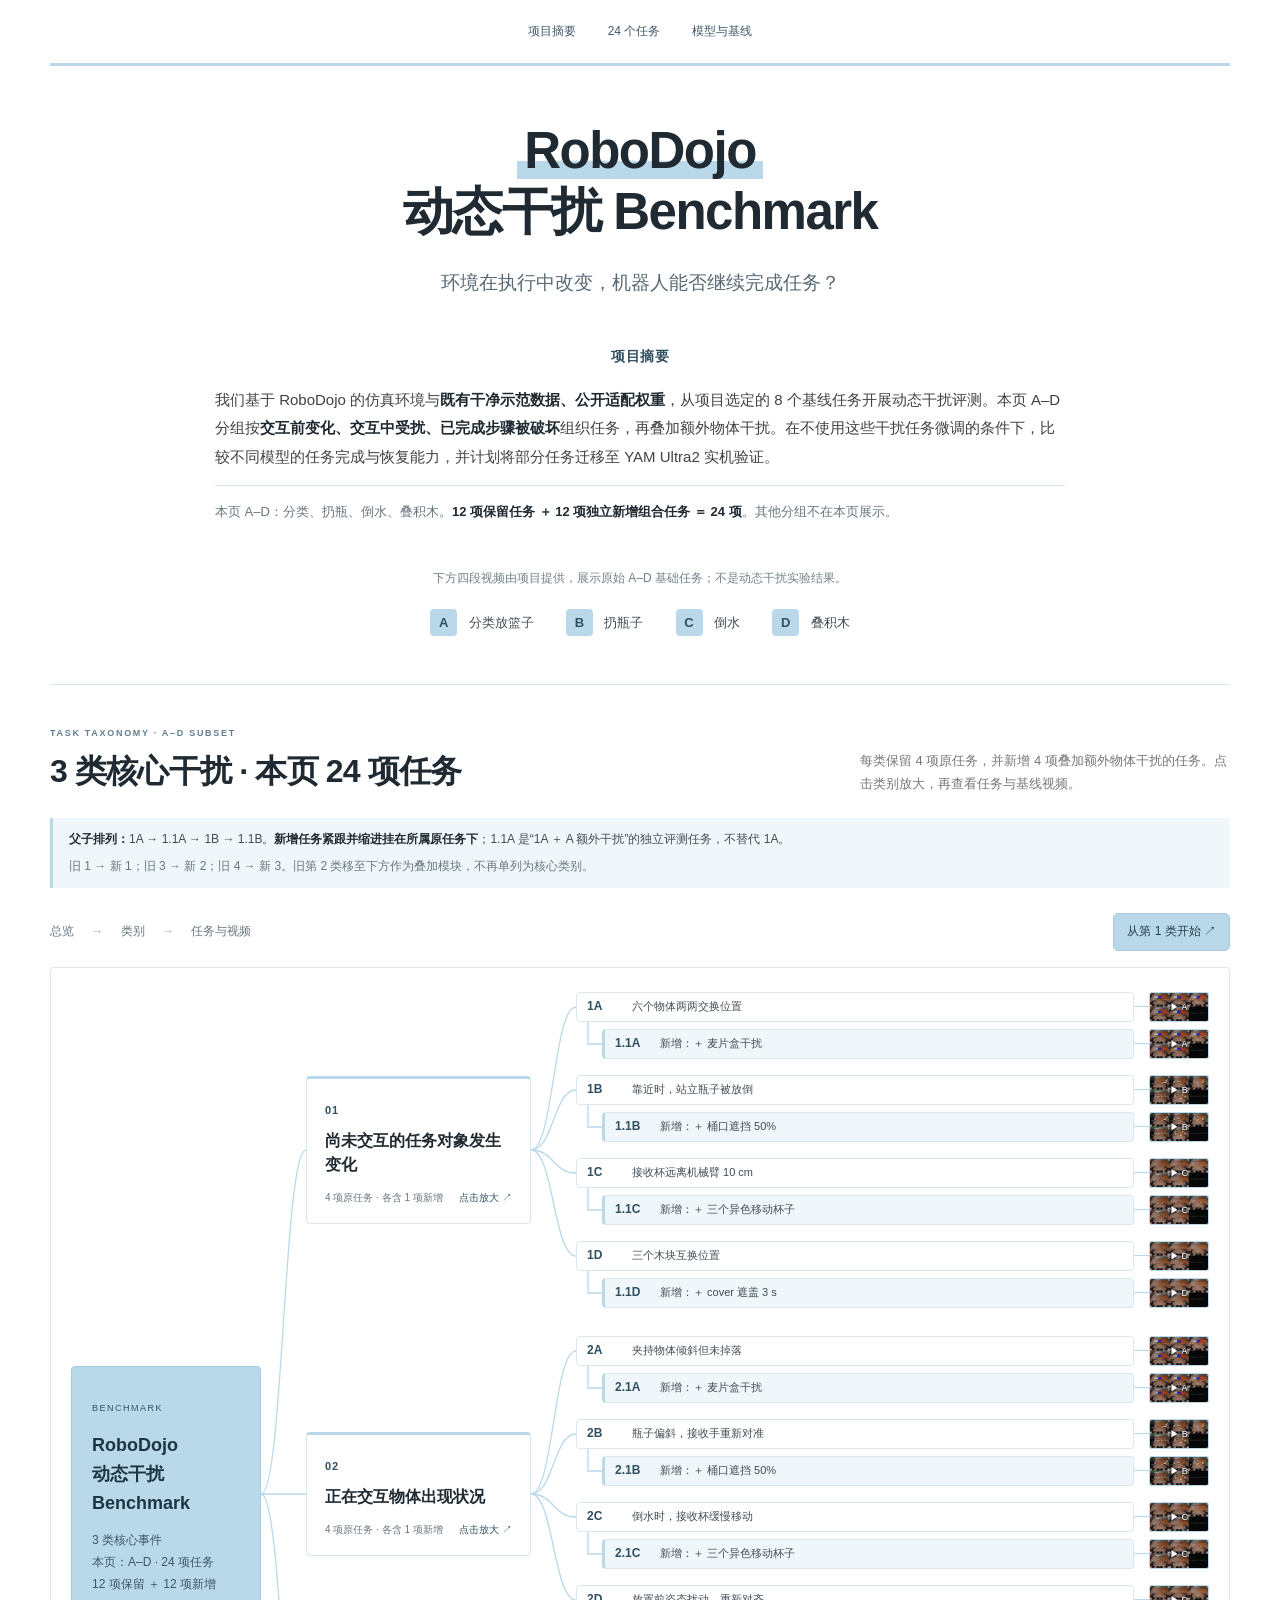
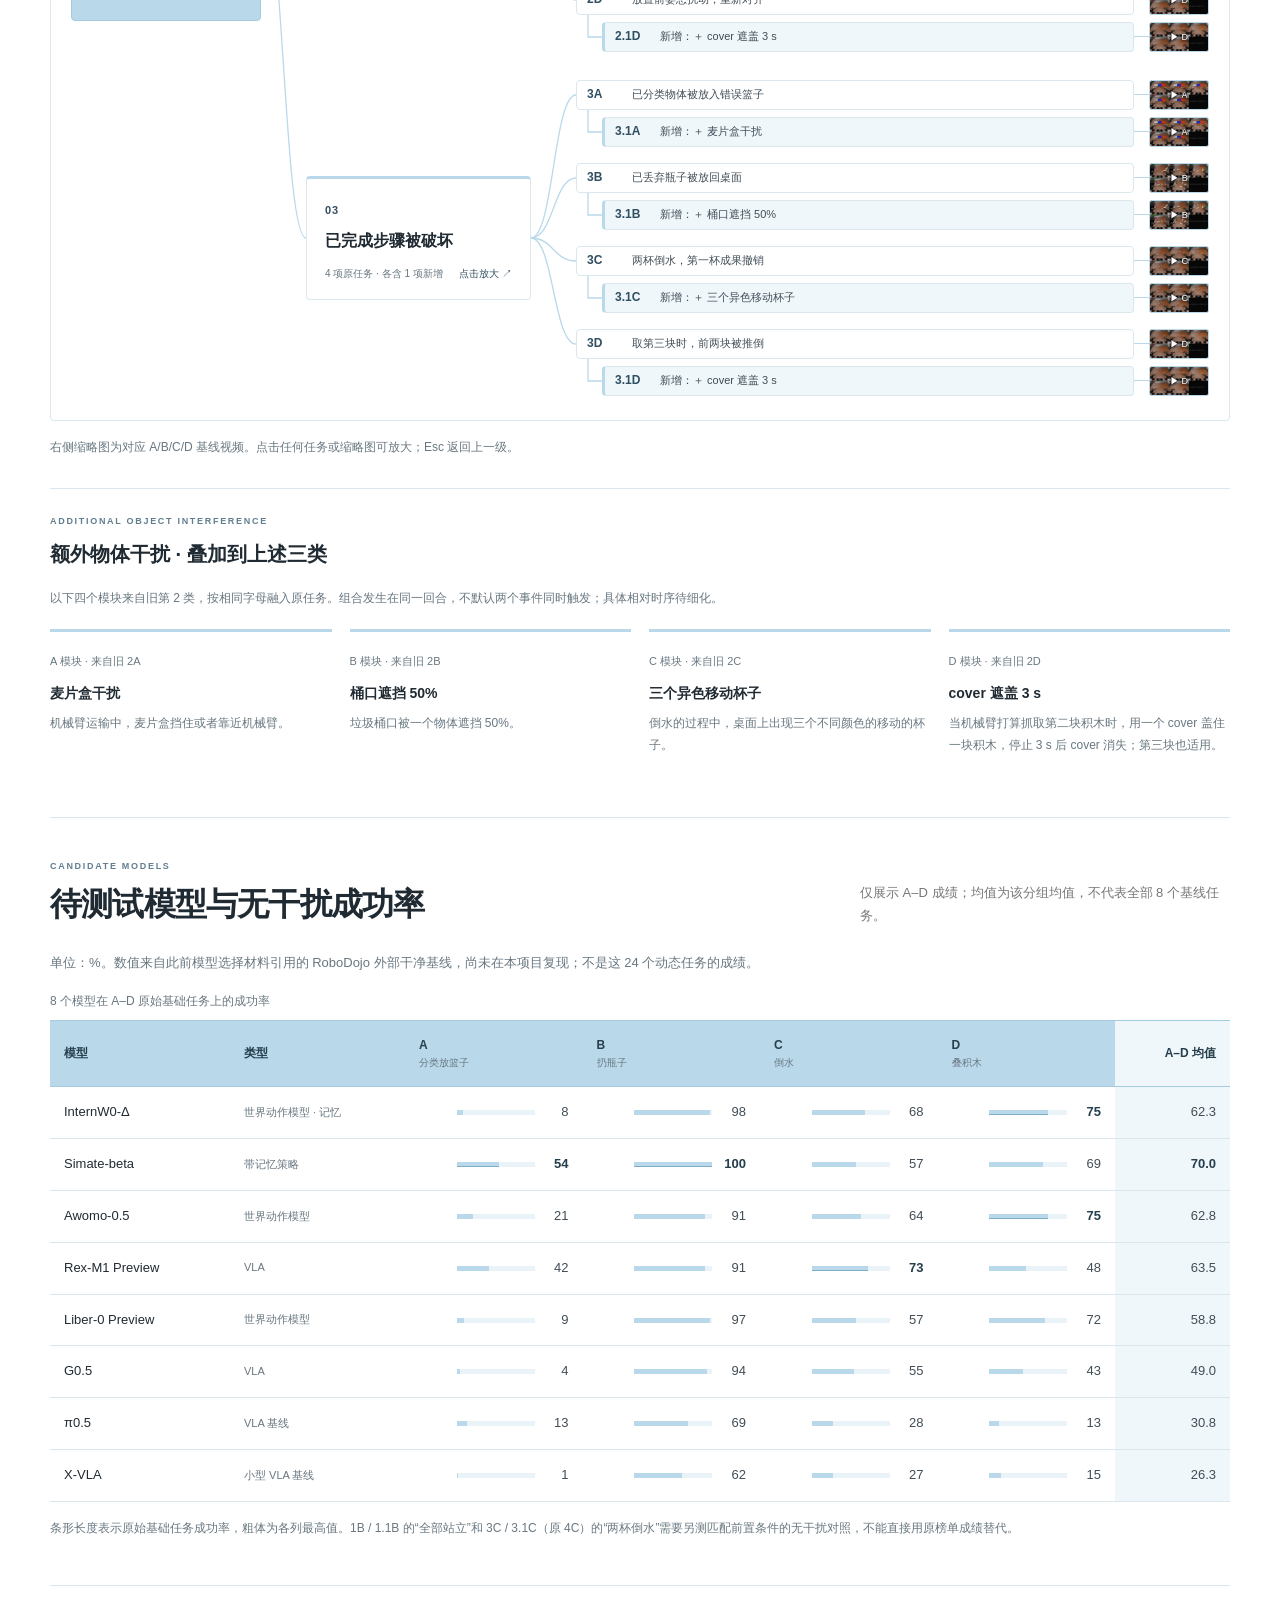
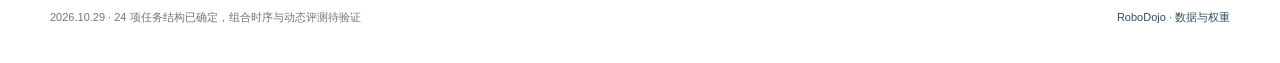
==== commit 6f80a813: "Nest combined tasks beneath their parent tasks" ====
--- a/index.html
+++ b/index.html
@@ -15,8 +15,12 @@
 .overview-tree{grid-template-rows:repeat(3,auto);row-gap:28px;grid-template-columns:190px 225px minmax(430px,1fr);column-gap:45px}
 .root-node{grid-row:1/4}
 .leaf-node b{min-width:35px;flex-shrink:0}
-.task-group-label{font-size:10px;font-weight:600;color:var(--accent);letter-spacing:.3px;margin:3px 0}
-.task-group-label.combined{margin-top:10px}
+.task-pair{display:grid;gap:7px;position:relative}
+.leaf-group{gap:16px}
+.leaf-row.combined{margin-left:26px}
+.branch-list{gap:28px}
+.branch-list .task-pair{gap:12px}
+.branch-row.combined{margin-left:28px}
 .combined .leaf-node,.combined .branch-task{background:var(--pale);border-left:3px solid var(--edge)}
 .taxonomy-note{border-left:3px solid var(--edge);padding:10px 16px;background:var(--pale);font-size:12px;line-height:1.9;margin-bottom:15px}
 .taxonomy-note p+p{color:var(--muted);margin-top:4px}
@@ -27,13 +31,13 @@
 .module-grid article>span{font-size:11px;color:var(--muted)}
 .module-grid h3{font-size:14px;color:var(--ink);margin:6px 0}
 .module-grid article p{font-size:12px;color:var(--muted);line-height:1.85}
-.branch-list>.task-group-label{font-size:12px}
 .branch-parent{align-self:start;margin-top:34px}
 .task-id{white-space:nowrap;flex-shrink:0}
 .sibling-nav{flex-wrap:wrap;gap:8px}
 .task-origin{font-size:11px;color:var(--accent);margin-bottom:15px;padding-bottom:10px;border-bottom:1px solid var(--line)}
 .pair-link{margin-top:4px}
 @media(max-width:760px){.module-grid{grid-template-columns:1fr 1fr;gap:14px}.taxonomy-note{font-size:11px;padding:10px 12px}.branch-parent{margin-top:0}.branch-row{flex-wrap:wrap}.branch-task{flex-basis:100%;min-width:0}.branch-to-video{display:none}.branch-video{margin:8px 0 0 auto;width:110px}.module-section>h3{font-size:18px}.task-origin{font-size:10px}.sibling-nav{gap:6px}}
+@media(max-width:760px){.branch-row.combined{margin-left:20px}.branch-row.combined:before{content:'↳';left:-20px;width:20px;top:10px;height:auto;background:none;color:var(--accent)}.breadcrumbs{flex-wrap:wrap;gap:8px}}
 
 /* Presentation layout; the final monochrome theme below supersedes prior accents. */
 :root{--paper:#fff;--white:#fff;--ink:#202020;--text:#444;--muted:#747474;--line:#e5e2e2;--accent:#a34135;--pale:#fbf1f0;--edge:#ded4d3}
@@ -87,7 +91,7 @@
 </section>
 <section id="task-tree" class="tree-section">
 <div class="section-heading"><div><p class="eyebrow">TASK TAXONOMY · A–D SUBSET</p><h2>3 类核心干扰 · 本页 24 项任务</h2></div><p>每类保留 4 项原任务，并新增 4 项叠加额外物体干扰的任务。点击类别放大，再查看任务与基线视频。</p></div>
-<div class="taxonomy-note"><p><strong>编号规则：</strong>1A 是保留任务；<strong>1.1A</strong> 是“1A ＋ A 额外物体干扰”的独立新任务，不替代 1A。</p><p>旧 1 → 新 1；旧 3 → 新 2；旧 4 → 新 3。旧第 2 类移至下方作为叠加模块，不再单列为核心类别。</p></div>
+<div class="taxonomy-note"><p><strong>父子排列：</strong>1A → 1.1A → 1B → 1.1B。<strong>新增任务紧跟并缩进挂在所属原任务下</strong>；1.1A 是“1A ＋ A 额外干扰”的独立评测任务，不替代 1A。</p><p>旧 1 → 新 1；旧 3 → 新 2；旧 4 → 新 3。旧第 2 类移至下方作为叠加模块，不再单列为核心类别。</p></div>
 <div class="tree-toolbar"><span>总览 <b>→</b> 类别 <b>→</b> 任务与视频</span><button id="expand-first" class="plain-button">从第 1 类开始 ↗</button></div>
 <div class="overview-scroll"><div id="overview-tree" class="overview-tree" aria-label="Benchmark从左向右的任务树"></div></div>
 <p class="small-note">右侧缩略图为对应 A/B/C/D 基线视频。点击任何任务或缩略图可放大；Esc 返回上一级。</p>
@@ -146,7 +150,7 @@
    observe:`${t.observe} ${extra.observe}`,
    note:[t.note,'这是独立新增的组合任务，不替代原任务；具体组合时序与强度尚未验证。',t.base==='C'?'三个新杯子是干扰物，不替换原接收杯，也不增加倒水目标。':'',t.base==='D'?'重试或修复过程中是否再次触发 cover 尚待定义，不默认无限重复。':''].filter(Boolean).join(' ')};
  });
- return {...legacy,id,legacyId:legacy.id,tasks:[...singles,...combined]};
+ return {...legacy,id,legacyId:legacy.id,tasks:singles.flatMap((t,i)=>[t,combined[i]])};
 });
 const modelData=[
  ['InternW0-Δ','世界动作模型 · 记忆',[8,98,68,75]],['Simate-beta','带记忆策略',[54,100,57,69]],
@@ -160,10 +164,12 @@
 let lastFocus=null;
 const dialog=$('#focus-panel');
 function img(letter,cls=''){return `<img class="${cls}" src="${bases[letter].poster}" alt="${letter} ${bases[letter].name}基线视频预览" loading="lazy">`;}
-function groupTitle(t){return t.base==='A'?`<p class="task-group-label ${t.kind}">${t.kind==='combined'?'新增 · 叠加额外物体干扰 · 4 项':'保留 · 单一事件任务 · 4 项'}</p>`:'';}
+function taskPairs(f){return f.tasks.filter(t=>t.kind==='single').map(parent=>({parent,child:f.tasks.find(t=>t.parentId===parent.id)}));}
+function overviewTask(t,f){return `<div class="leaf-row ${t.kind}"><button class="leaf-node" data-node="t${t.id}" data-parent="${t.kind==='combined'?`t${t.parentId}`:`f${f.id}`}" data-task="${t.id}" aria-label="放大任务 ${t.id} ${t.title}" title="${t.title}"><b>${t.id}</b><span>${t.kind==='combined'?`新增：＋ ${extraLabels[t.base]}`:t.title}</span></button><span class="mini-connector" aria-hidden="true"></span><button class="thumb-node" data-task="${t.id}" aria-label="查看 ${t.id} 的 ${t.base} 基线视频">${img(t.base)}<span>▶ ${t.base}</span></button></div>`;}
+function branchTask(t){return `<div class="branch-row ${t.kind}"><button class="branch-task" data-node="${t.id}" data-parent="${t.kind==='combined'?t.parentId:'family'}" data-task="${t.id}"><span class="task-id">${t.id}</span><div><h3>${t.kind==='combined'?`新增：＋ ${extraLabels[t.base]}`:t.title}</h3><p>${t.kind==='combined'?`属于 ${t.parentId}：保留原事件，再叠加${extraModules[t.base].text}`:t.text}</p></div><span class="zoom-mark">↗</span></button><span class="branch-to-video" aria-hidden="true">→</span><button class="branch-video" data-task="${t.id}" aria-label="打开 ${t.id} 和 ${t.base} 基线视频">${img(t.base)}<span>▶ ${t.base} ${bases[t.base].name} · 基线</span></button></div>`;}
 function taskOrigin(t){return t.kind==='combined'?`新增组合 · ${t.parentId} ＋ ${t.base} 额外干扰模块（旧 ${t.extraLegacyId}）`:`保留原任务 · ${t.legacyId===t.id?'编号不变':`旧 ${t.legacyId} → 新 ${t.id}`}`;}
 function renderOverview(){
- $('#overview-tree').innerHTML=`<svg class="connectors" aria-hidden="true"></svg><div class="root-node" data-node="root"><span>BENCHMARK</span><strong>RoboDojo<br>动态干扰 Benchmark</strong><p>3 类核心事件<br>本页：A–D · 24 项任务<br>12 项保留 ＋ 12 项新增</p></div>${families.map(f=>`<button class="family-node" data-node="f${f.id}" data-parent="root" data-family="${f.id}" style="grid-row:${f.id}"><span class="family-number">0${f.id}</span><strong>${f.name}</strong><small>4 项保留 ＋ 4 项新增 <span>点击放大 ↗</span></small></button><div class="leaf-group" style="grid-row:${f.id}">${f.tasks.map(t=>`${groupTitle(t)}<div class="leaf-row ${t.kind}"><button class="leaf-node" data-node="t${t.id}" data-parent="f${f.id}" data-task="${t.id}" aria-label="放大任务 ${t.id} ${t.title}" title="${t.title}"><b>${t.id}</b><span>${t.title}</span></button><span class="mini-connector" aria-hidden="true"></span><button class="thumb-node" data-task="${t.id}" aria-label="查看 ${t.id} 的 ${t.base} 基线视频">${img(t.base)}<span>▶ ${t.base}</span></button></div>`).join('')}</div>`).join('')}`;
+ $('#overview-tree').innerHTML=`<svg class="connectors" aria-hidden="true"></svg><div class="root-node" data-node="root"><span>BENCHMARK</span><strong>RoboDojo<br>动态干扰 Benchmark</strong><p>3 类核心事件<br>本页：A–D · 24 项任务<br>12 项保留 ＋ 12 项新增</p></div>${families.map(f=>`<button class="family-node" data-node="f${f.id}" data-parent="root" data-family="${f.id}" style="grid-row:${f.id}"><span class="family-number">0${f.id}</span><strong>${f.name}</strong><small>4 项原任务 · 各含 1 项新增 <span>点击放大 ↗</span></small></button><div class="leaf-group" style="grid-row:${f.id}">${taskPairs(f).map(({parent,child})=>`<div class="task-pair" role="group" aria-label="${parent.id} 及其新增任务">${overviewTask(parent,f)}${overviewTask(child,f)}</div>`).join('')}</div>`).join('')}`;
  $('#extra-modules').innerHTML=Object.values(extraModules).map(t=>`<article><span>${t.base} 模块 · 来自旧 ${t.id}</span><h3>${extraLabels[t.base]}</h3><p>${t.text}</p></article>`).join('');
  requestAnimationFrame(()=>drawLines($('#overview-tree')));
 }
@@ -173,16 +179,20 @@
  const paths=[];container.querySelectorAll('[data-parent]').forEach(node=>{
   const source=container.querySelector(`[data-node="${node.dataset.parent}"]`);if(!source)return;
   const a=source.getBoundingClientRect(),b=node.getBoundingClientRect();
+  if(node.closest('.combined')){
+   const x=a.left-box.left+12,y=a.bottom-box.top,childX=b.left-box.left,childY=b.top+b.height/2-box.top;
+   paths.push(`<path d="M ${x} ${y} L ${x} ${childY} L ${childX} ${childY}"/>`);return;
+  }
   const x1=a.right-box.left,y1=a.top+a.height/2-box.top,x2=b.left-box.left,y2=b.top+b.height/2-box.top,mid=(x1+x2)/2;
   paths.push(`<path d="M ${x1} ${y1} C ${mid} ${y1}, ${mid} ${y2}, ${x2} ${y2}"/>`);
  });svg.innerHTML=paths.join('');
 }
 function stopVideo(){dialog.querySelectorAll('video').forEach(v=>v.pause());}
 function openFocus(){if(!dialog.open){lastFocus=document.activeElement;dialog.showModal();document.body.classList.add('focus-open');}}
-function crumb(f,t){$('#breadcrumbs').innerHTML=`<button data-overview>Benchmark</button><span>/</span><button data-family="${f.id}">第 ${f.id} 类</button>${t?`<span>/</span><span aria-current="page">${t.id}</span>`:''}`;}
+function crumb(f,t){$('#breadcrumbs').innerHTML=`<button data-overview>Benchmark</button><span>/</span><button data-family="${f.id}">第 ${f.id} 类</button>${t?.parentId?`<span>/</span><button data-task="${t.parentId}">${t.parentId}</button>`:''}${t?`<span>/</span><span aria-current="page">${t.id}</span>`:''}`;}
 function showFamily(id){
  const f=families.find(x=>x.id===Number(id));if(!f)return;stopVideo();state={level:'family',family:f.id,task:null};openFocus();crumb(f);
- $('#focus-content').innerHTML=`<div class="family-focus"><p class="focus-eyebrow">类别 → 4 项保留任务 ＋ 4 项新增组合 → 基线视频</p><div class="family-canvas"><svg class="connectors" aria-hidden="true"></svg><div class="branch-parent" data-node="family"><span class="large-number">0${f.id}</span><h2 id="focus-title" tabindex="-1">${f.name}</h2><p>${f.summary}</p><p class="small-note">.1 表示在同一回合叠加对应字母的额外物体干扰，属于独立新任务。</p><div class="family-switch">${families.map(g=>`<button data-family="${g.id}" aria-label="查看第 ${g.id} 类" aria-pressed="${g.id===f.id}">${g.id}</button>`).join('')}</div></div><div class="branch-list">${f.tasks.map(t=>`${groupTitle(t)}<div class="branch-row ${t.kind}"><button class="branch-task" data-node="${t.id}" data-parent="family" data-task="${t.id}"><span class="task-id">${t.id}</span><div><h3>${t.title}</h3><p>${t.text}</p></div><span class="zoom-mark">↗</span></button><span class="branch-to-video" aria-hidden="true">→</span><button class="branch-video" data-task="${t.id}" aria-label="打开 ${t.id} 和 ${t.base} 基线视频">${img(t.base)}<span>▶ ${t.base} ${bases[t.base].name} · 基线</span></button></div>`).join('')}</div></div></div>`;
+ $('#focus-content').innerHTML=`<div class="family-focus"><p class="focus-eyebrow">类别 → 原任务 → 所属新增任务 · 共 8 项</p><div class="family-canvas"><svg class="connectors" aria-hidden="true"></svg><div class="branch-parent" data-node="family"><span class="large-number">0${f.id}</span><h2 id="focus-title" tabindex="-1">${f.name}</h2><p>${f.summary}</p><p class="small-note">每个原任务后紧跟其 .1 新增任务，缩进表示归属；两者仍是独立评测任务。</p><div class="family-switch">${families.map(g=>`<button data-family="${g.id}" aria-label="查看第 ${g.id} 类" aria-pressed="${g.id===f.id}">${g.id}</button>`).join('')}</div></div><div class="branch-list">${taskPairs(f).map(({parent,child})=>`<div class="task-pair" role="group" aria-label="${parent.id} 及其新增任务">${branchTask(parent)}${branchTask(child)}</div>`).join('')}</div></div></div>`;
  dialog.scrollTop=0;$('#focus-help').textContent=`第 ${f.id} 类 / 共 ${families.length} 类 · 本类 ${f.tasks.length} 项任务`;
  requestAnimationFrame(()=>{drawLines(dialog.querySelector('.family-canvas'));$('#focus-title').focus({preventScroll:true});});
 }
@@ -193,6 +203,7 @@
  const video=$('#baseline-video');video.addEventListener('error',()=>{$('#video-status').textContent='视频加载失败，请确认 index.html 与 media 文件夹保存在一起。';});video.addEventListener('play',()=>{$('#video-play').textContent='Ⅱ 暂停';});video.addEventListener('pause',()=>{$('#video-play').textContent='▶ 播放基线';});
  $('#video-play').addEventListener('click',async()=>{if(!video.paused){video.pause();return;}try{await video.play();}catch{$('#video-status').textContent='请点击视频自带的播放按钮，或单独打开视频。';}});
  const detail=dialog.querySelector('.task-detail');
+ if(t.kind==='combined')detail.querySelector('.parent-link').outerHTML=`<button class="parent-link" data-task="${t.parentId}">← 所属原任务 ${t.parentId}</button>`;
  detail.insertAdjacentHTML('afterbegin',`<p class="task-origin">${taskOrigin(t)}</p>`);
  const counterpart=t.kind==='combined'?t.parentId:`${f.id}.1${t.base}`;
  detail.querySelector('.sibling-nav').insertAdjacentHTML('beforebegin',`<button class="plain-button pair-link" data-task="${counterpart}">${t.kind==='combined'?'查看保留任务':'查看新增组合'} ${counterpart} ↗</button>`);
@@ -200,7 +211,7 @@
  requestAnimationFrame(()=>$('#focus-title').focus({preventScroll:true}));
 }
 function closeFocus(){stopVideo();dialog.close();document.body.classList.remove('focus-open');state={level:'overview',family:null,task:null};lastFocus?.focus({preventScroll:true});}
-function back(){state.level==='task'?showFamily(state.family):closeFocus();}
+function back(){if(state.level!=='task'){closeFocus();return;}const t=allTasks.find(t=>t.id===state.task);t?.parentId?showTask(t.parentId):showFamily(state.family);}
 document.addEventListener('click',e=>{const task=e.target.closest('[data-task]'),family=e.target.closest('[data-family]'),overview=e.target.closest('[data-overview]');if(task)showTask(task.dataset.task);else if(family)showFamily(family.dataset.family);else if(overview)closeFocus();});
 $('#expand-first').addEventListener('click',()=>showFamily(1));$('#back-button').addEventListener('click',back);$('#close-button').addEventListener('click',closeFocus);dialog.addEventListener('cancel',e=>{e.preventDefault();back();});
 dialog.addEventListener('keydown',e=>{if(!['ArrowLeft','ArrowRight'].includes(e.key)||e.target.closest('video')||e.altKey||e.metaKey||e.ctrlKey)return;const delta=e.key==='ArrowRight'?1:-1;e.preventDefault();if(state.level==='task'){const f=families.find(x=>x.id===state.family),i=f.tasks.findIndex(t=>t.id===state.task);showTask(f.tasks[(i+delta+f.tasks.length)%f.tasks.length].id);}else if(state.level==='family'){showFamily((state.family-1+delta+families.length)%families.length+1);}});
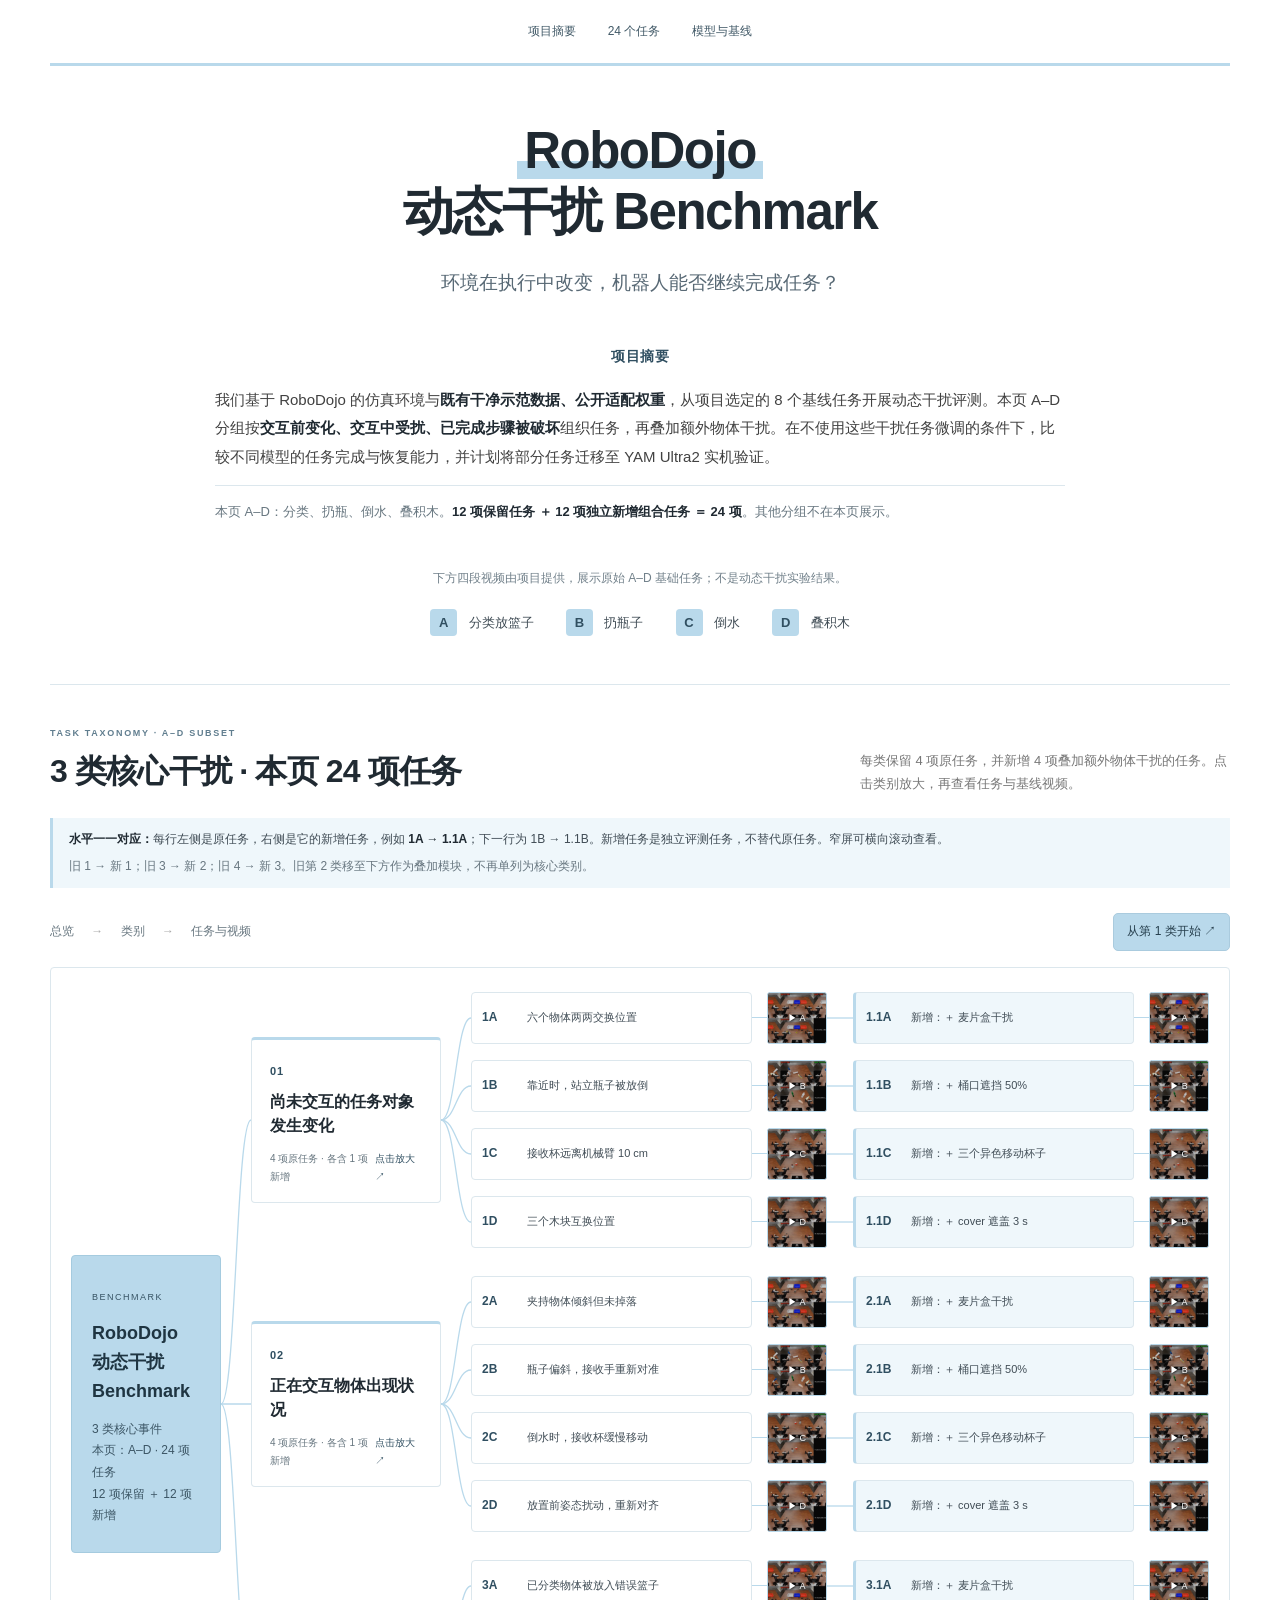
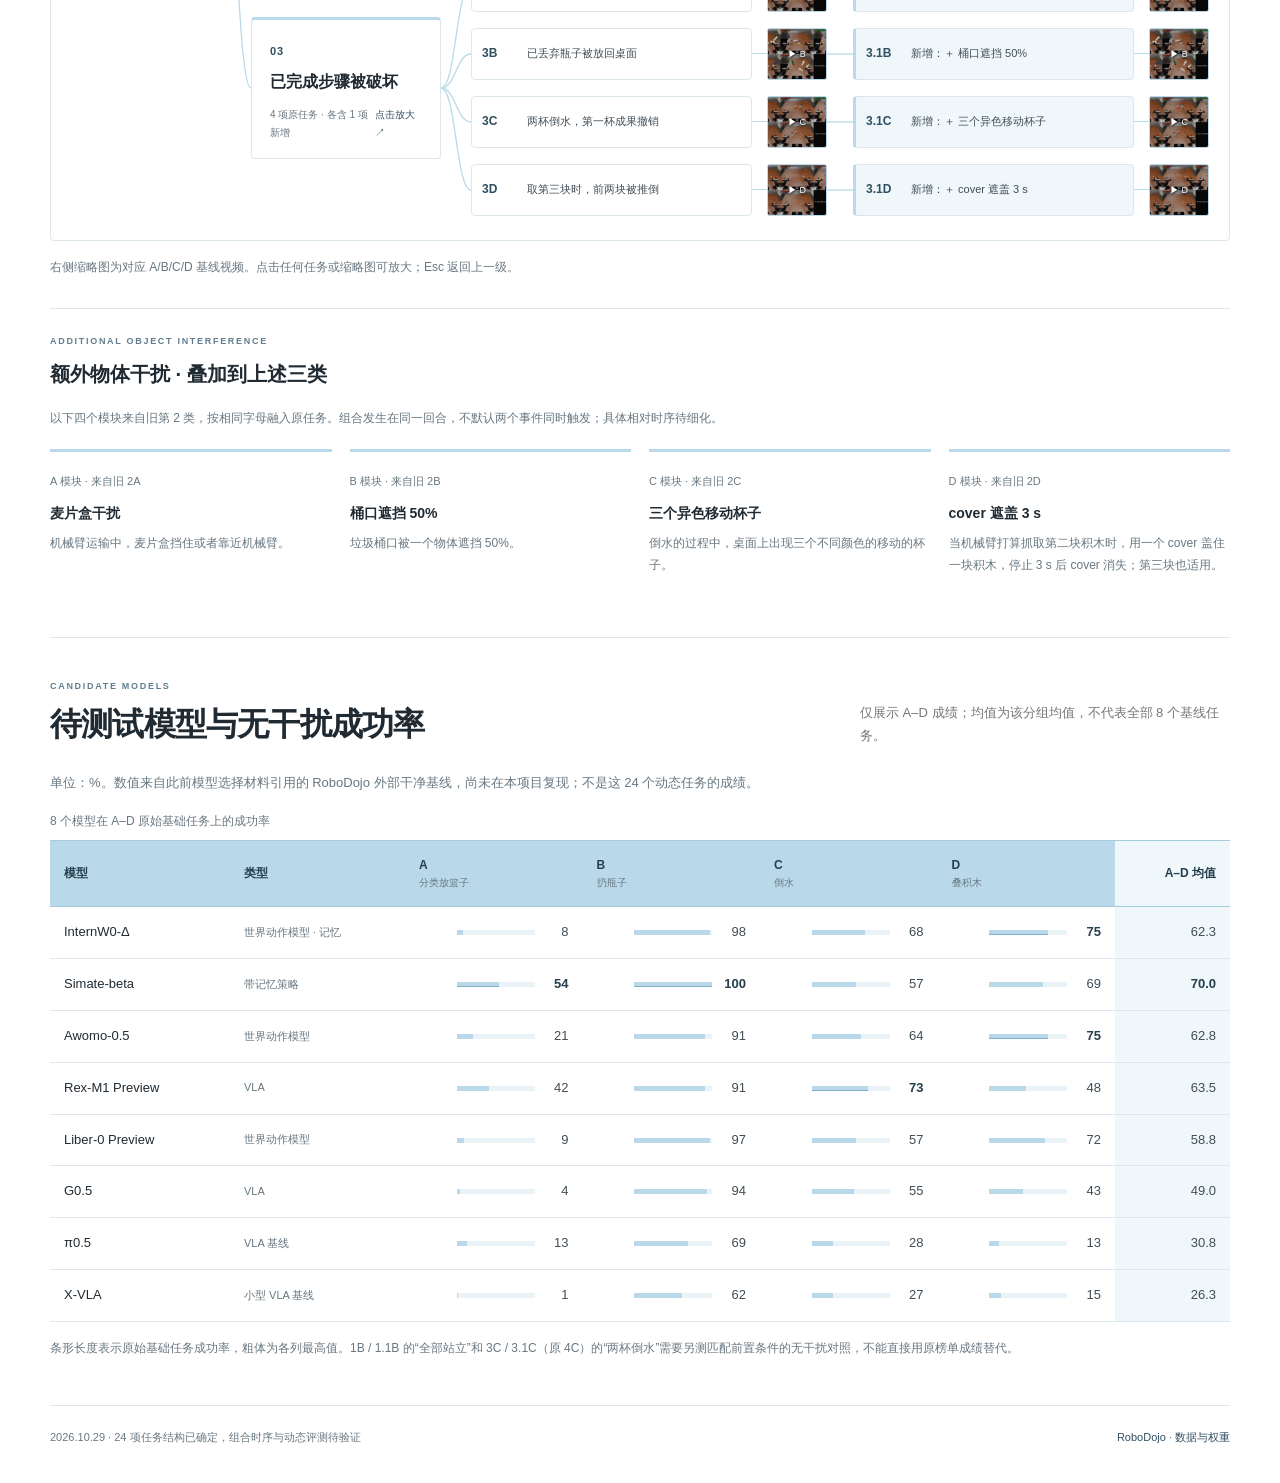
==== commit f7d21927: "Align each combined task horizontally with its original task" ====
--- a/index.html
+++ b/index.html
@@ -12,15 +12,17 @@
 .scope-note{font-size:14px;color:var(--accent);max-width:890px;margin:14px auto 0;line-height:1.8}
 
 /* Three core families, each with four retained and four combined tasks. */
-.overview-tree{grid-template-rows:repeat(3,auto);row-gap:28px;grid-template-columns:190px 225px minmax(430px,1fr);column-gap:45px}
+.overview-tree{min-width:1100px;grid-template-rows:repeat(3,auto);row-gap:28px;grid-template-columns:150px 190px minmax(660px,1fr);column-gap:30px}
 .root-node{grid-row:1/4}
 .leaf-node b{min-width:35px;flex-shrink:0}
-.task-pair{display:grid;gap:7px;position:relative}
+.task-pair{display:grid;grid-template-columns:minmax(0,1fr) minmax(0,1fr);gap:26px;position:relative;align-items:stretch}
 .leaf-group{gap:16px}
-.leaf-row.combined{margin-left:26px}
+.leaf-row.combined{margin-left:0}
+.leaf-node,.thumb-node{height:52px}
+.leaf-node>span{white-space:normal;line-height:1.6;display:-webkit-box;-webkit-line-clamp:2;-webkit-box-orient:vertical}
 .branch-list{gap:28px}
-.branch-list .task-pair{gap:12px}
-.branch-row.combined{margin-left:28px}
+.branch-list .task-pair{gap:32px}
+.branch-row.combined{margin-left:0}
 .combined .leaf-node,.combined .branch-task{background:var(--pale);border-left:3px solid var(--edge)}
 .taxonomy-note{border-left:3px solid var(--edge);padding:10px 16px;background:var(--pale);font-size:12px;line-height:1.9;margin-bottom:15px}
 .taxonomy-note p+p{color:var(--muted);margin-top:4px}
@@ -37,7 +39,16 @@
 .task-origin{font-size:11px;color:var(--accent);margin-bottom:15px;padding-bottom:10px;border-bottom:1px solid var(--line)}
 .pair-link{margin-top:4px}
 @media(max-width:760px){.module-grid{grid-template-columns:1fr 1fr;gap:14px}.taxonomy-note{font-size:11px;padding:10px 12px}.branch-parent{margin-top:0}.branch-row{flex-wrap:wrap}.branch-task{flex-basis:100%;min-width:0}.branch-to-video{display:none}.branch-video{margin:8px 0 0 auto;width:110px}.module-section>h3{font-size:18px}.task-origin{font-size:10px}.sibling-nav{gap:6px}}
-@media(max-width:760px){.branch-row.combined{margin-left:20px}.branch-row.combined:before{content:'↳';left:-20px;width:20px;top:10px;height:auto;background:none;color:var(--accent)}.breadcrumbs{flex-wrap:wrap;gap:8px}}
+/* Pair every original task with its extension on the same horizontal row. */
+.family-focus{overflow-x:auto}
+.family-canvas{grid-template-columns:210px minmax(660px,1fr);gap:45px;min-width:915px}
+.branch-row{display:grid;grid-template-columns:minmax(0,1fr);grid-template-rows:1fr auto;gap:8px;align-items:stretch}
+.branch-task{width:100%;min-width:0;height:100%;padding:16px;gap:10px;min-height:135px}
+.branch-to-video{display:none}
+.branch-video{width:150px;margin:0 0 0 auto;justify-self:end}
+.branch-video img{height:80px}
+.family-canvas .branch-row:before{display:none}
+@media(max-width:760px){.family-canvas{display:block;min-width:660px}.branch-parent{max-width:320px}.branch-list{padding-left:0;border-left:0}.branch-list .task-pair:after{content:'→';position:absolute;left:calc(50% - 9px);top:55px;width:18px;text-align:center;color:var(--accent)}.branch-task{font-size:12px}.breadcrumbs{flex-wrap:wrap;gap:8px}}
 
 /* Presentation layout; the final monochrome theme below supersedes prior accents. */
 :root{--paper:#fff;--white:#fff;--ink:#202020;--text:#444;--muted:#747474;--line:#e5e2e2;--accent:#a34135;--pale:#fbf1f0;--edge:#ded4d3}
@@ -91,7 +102,7 @@
 </section>
 <section id="task-tree" class="tree-section">
 <div class="section-heading"><div><p class="eyebrow">TASK TAXONOMY · A–D SUBSET</p><h2>3 类核心干扰 · 本页 24 项任务</h2></div><p>每类保留 4 项原任务，并新增 4 项叠加额外物体干扰的任务。点击类别放大，再查看任务与基线视频。</p></div>
-<div class="taxonomy-note"><p><strong>父子排列：</strong>1A → 1.1A → 1B → 1.1B。<strong>新增任务紧跟并缩进挂在所属原任务下</strong>；1.1A 是“1A ＋ A 额外干扰”的独立评测任务，不替代 1A。</p><p>旧 1 → 新 1；旧 3 → 新 2；旧 4 → 新 3。旧第 2 类移至下方作为叠加模块，不再单列为核心类别。</p></div>
+<div class="taxonomy-note"><p><strong>水平一一对应：</strong>每行左侧是原任务，右侧是它的新增任务，例如 <strong>1A → 1.1A</strong>；下一行为 1B → 1.1B。新增任务是独立评测任务，不替代原任务。窄屏可横向滚动查看。</p><p>旧 1 → 新 1；旧 3 → 新 2；旧 4 → 新 3。旧第 2 类移至下方作为叠加模块，不再单列为核心类别。</p></div>
 <div class="tree-toolbar"><span>总览 <b>→</b> 类别 <b>→</b> 任务与视频</span><button id="expand-first" class="plain-button">从第 1 类开始 ↗</button></div>
 <div class="overview-scroll"><div id="overview-tree" class="overview-tree" aria-label="Benchmark从左向右的任务树"></div></div>
 <p class="small-note">右侧缩略图为对应 A/B/C/D 基线视频。点击任何任务或缩略图可放大；Esc 返回上一级。</p>
@@ -180,8 +191,9 @@
   const source=container.querySelector(`[data-node="${node.dataset.parent}"]`);if(!source)return;
   const a=source.getBoundingClientRect(),b=node.getBoundingClientRect();
   if(node.closest('.combined')){
-   const x=a.left-box.left+12,y=a.bottom-box.top,childX=b.left-box.left,childY=b.top+b.height/2-box.top;
-   paths.push(`<path d="M ${x} ${y} L ${x} ${childY} L ${childX} ${childY}"/>`);return;
+   const start=source.classList.contains('leaf-node')?source.closest('.leaf-row').getBoundingClientRect():a;
+   const x=start.right-box.left,y=a.top+a.height/2-box.top,childX=b.left-box.left,childY=b.top+b.height/2-box.top;
+   paths.push(`<path d="M ${x} ${y} L ${childX} ${childY}"/>`);return;
   }
   const x1=a.right-box.left,y1=a.top+a.height/2-box.top,x2=b.left-box.left,y2=b.top+b.height/2-box.top,mid=(x1+x2)/2;
   paths.push(`<path d="M ${x1} ${y1} C ${mid} ${y1}, ${mid} ${y2}, ${x2} ${y2}"/>`);
@@ -192,7 +204,7 @@
 function crumb(f,t){$('#breadcrumbs').innerHTML=`<button data-overview>Benchmark</button><span>/</span><button data-family="${f.id}">第 ${f.id} 类</button>${t?.parentId?`<span>/</span><button data-task="${t.parentId}">${t.parentId}</button>`:''}${t?`<span>/</span><span aria-current="page">${t.id}</span>`:''}`;}
 function showFamily(id){
  const f=families.find(x=>x.id===Number(id));if(!f)return;stopVideo();state={level:'family',family:f.id,task:null};openFocus();crumb(f);
- $('#focus-content').innerHTML=`<div class="family-focus"><p class="focus-eyebrow">类别 → 原任务 → 所属新增任务 · 共 8 项</p><div class="family-canvas"><svg class="connectors" aria-hidden="true"></svg><div class="branch-parent" data-node="family"><span class="large-number">0${f.id}</span><h2 id="focus-title" tabindex="-1">${f.name}</h2><p>${f.summary}</p><p class="small-note">每个原任务后紧跟其 .1 新增任务，缩进表示归属；两者仍是独立评测任务。</p><div class="family-switch">${families.map(g=>`<button data-family="${g.id}" aria-label="查看第 ${g.id} 类" aria-pressed="${g.id===f.id}">${g.id}</button>`).join('')}</div></div><div class="branch-list">${taskPairs(f).map(({parent,child})=>`<div class="task-pair" role="group" aria-label="${parent.id} 及其新增任务">${branchTask(parent)}${branchTask(child)}</div>`).join('')}</div></div></div>`;
+ $('#focus-content').innerHTML=`<div class="family-focus"><p class="focus-eyebrow">类别 → 原任务 → 所属新增任务 · 共 8 项</p><div class="family-canvas"><svg class="connectors" aria-hidden="true"></svg><div class="branch-parent" data-node="family"><span class="large-number">0${f.id}</span><h2 id="focus-title" tabindex="-1">${f.name}</h2><p>${f.summary}</p><p class="small-note">每行左侧是原任务，右侧是其 .1 新增任务，水平连线一一对应；窄屏可横向滚动。</p><div class="family-switch">${families.map(g=>`<button data-family="${g.id}" aria-label="查看第 ${g.id} 类" aria-pressed="${g.id===f.id}">${g.id}</button>`).join('')}</div></div><div class="branch-list">${taskPairs(f).map(({parent,child})=>`<div class="task-pair" role="group" aria-label="${parent.id} 及其新增任务">${branchTask(parent)}${branchTask(child)}</div>`).join('')}</div></div></div>`;
  dialog.scrollTop=0;$('#focus-help').textContent=`第 ${f.id} 类 / 共 ${families.length} 类 · 本类 ${f.tasks.length} 项任务`;
  requestAnimationFrame(()=>{drawLines(dialog.querySelector('.family-canvas'));$('#focus-title').focus({preventScroll:true});});
 }
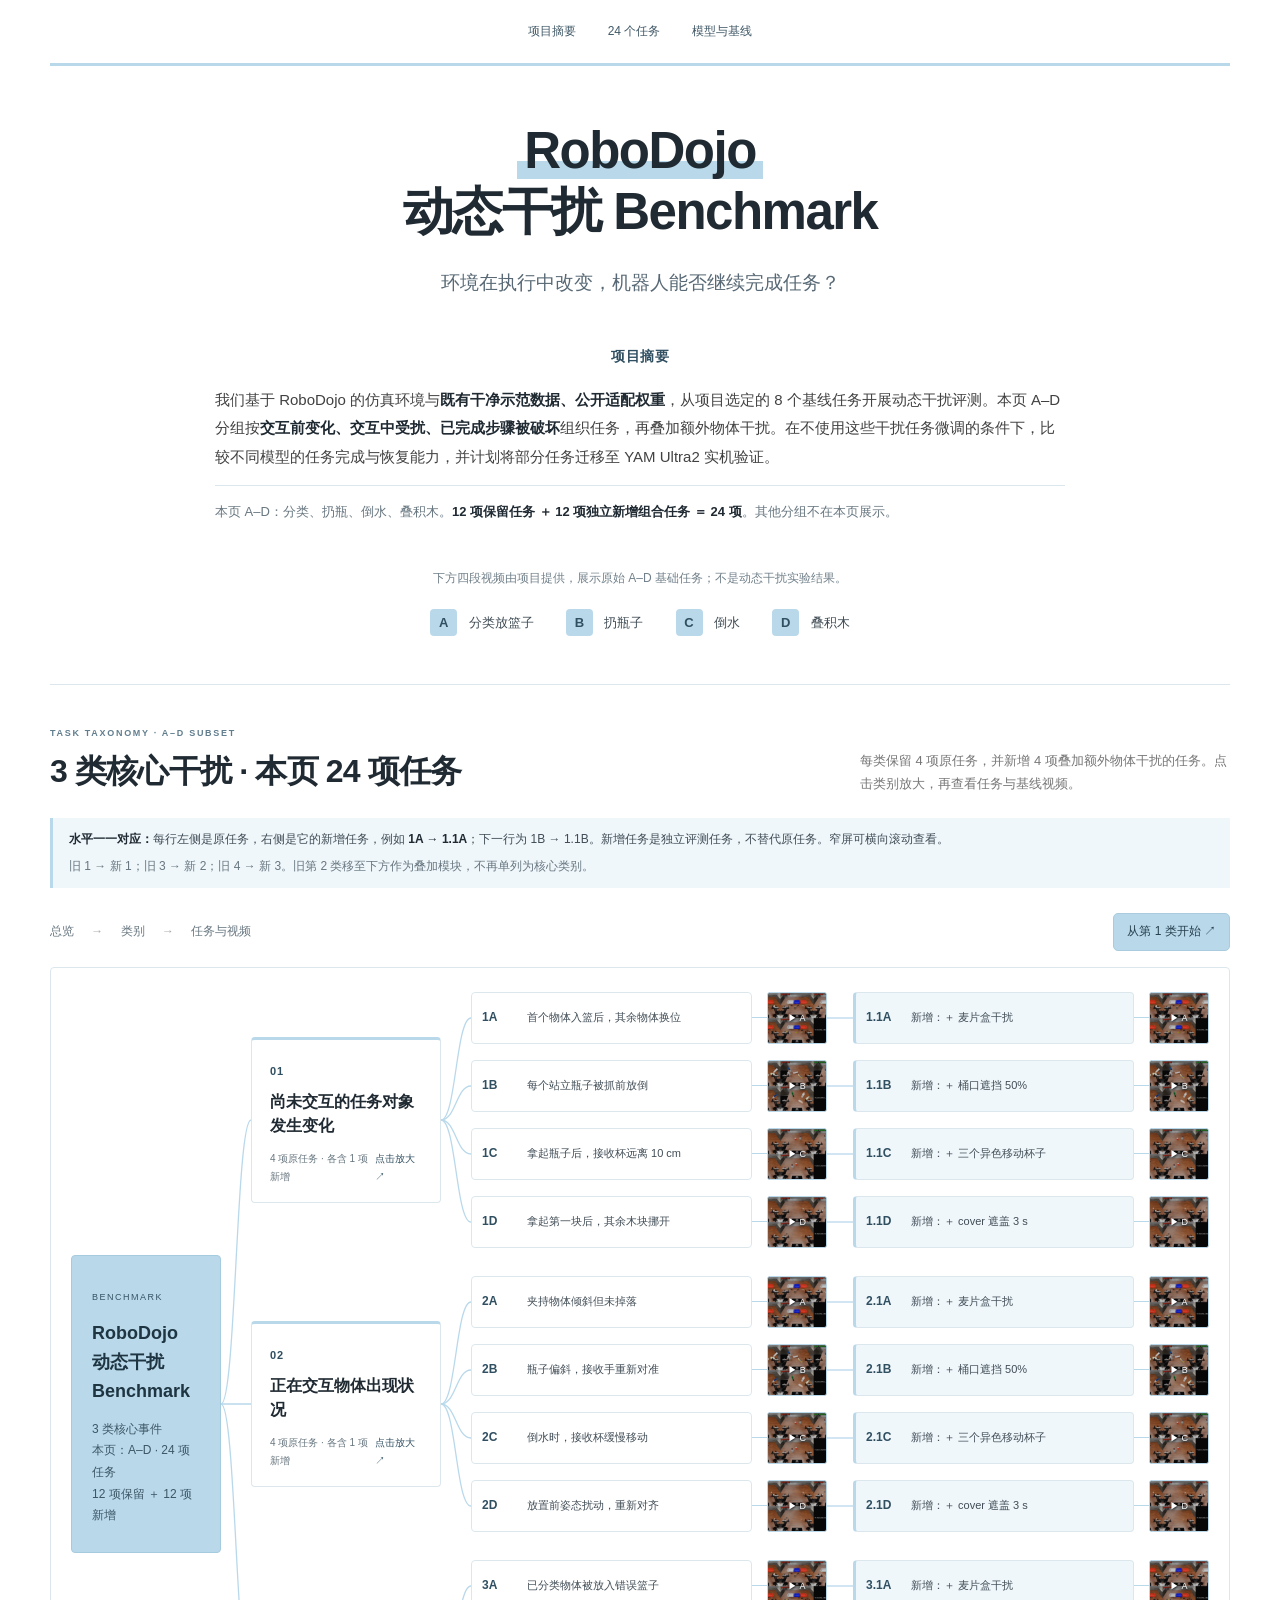
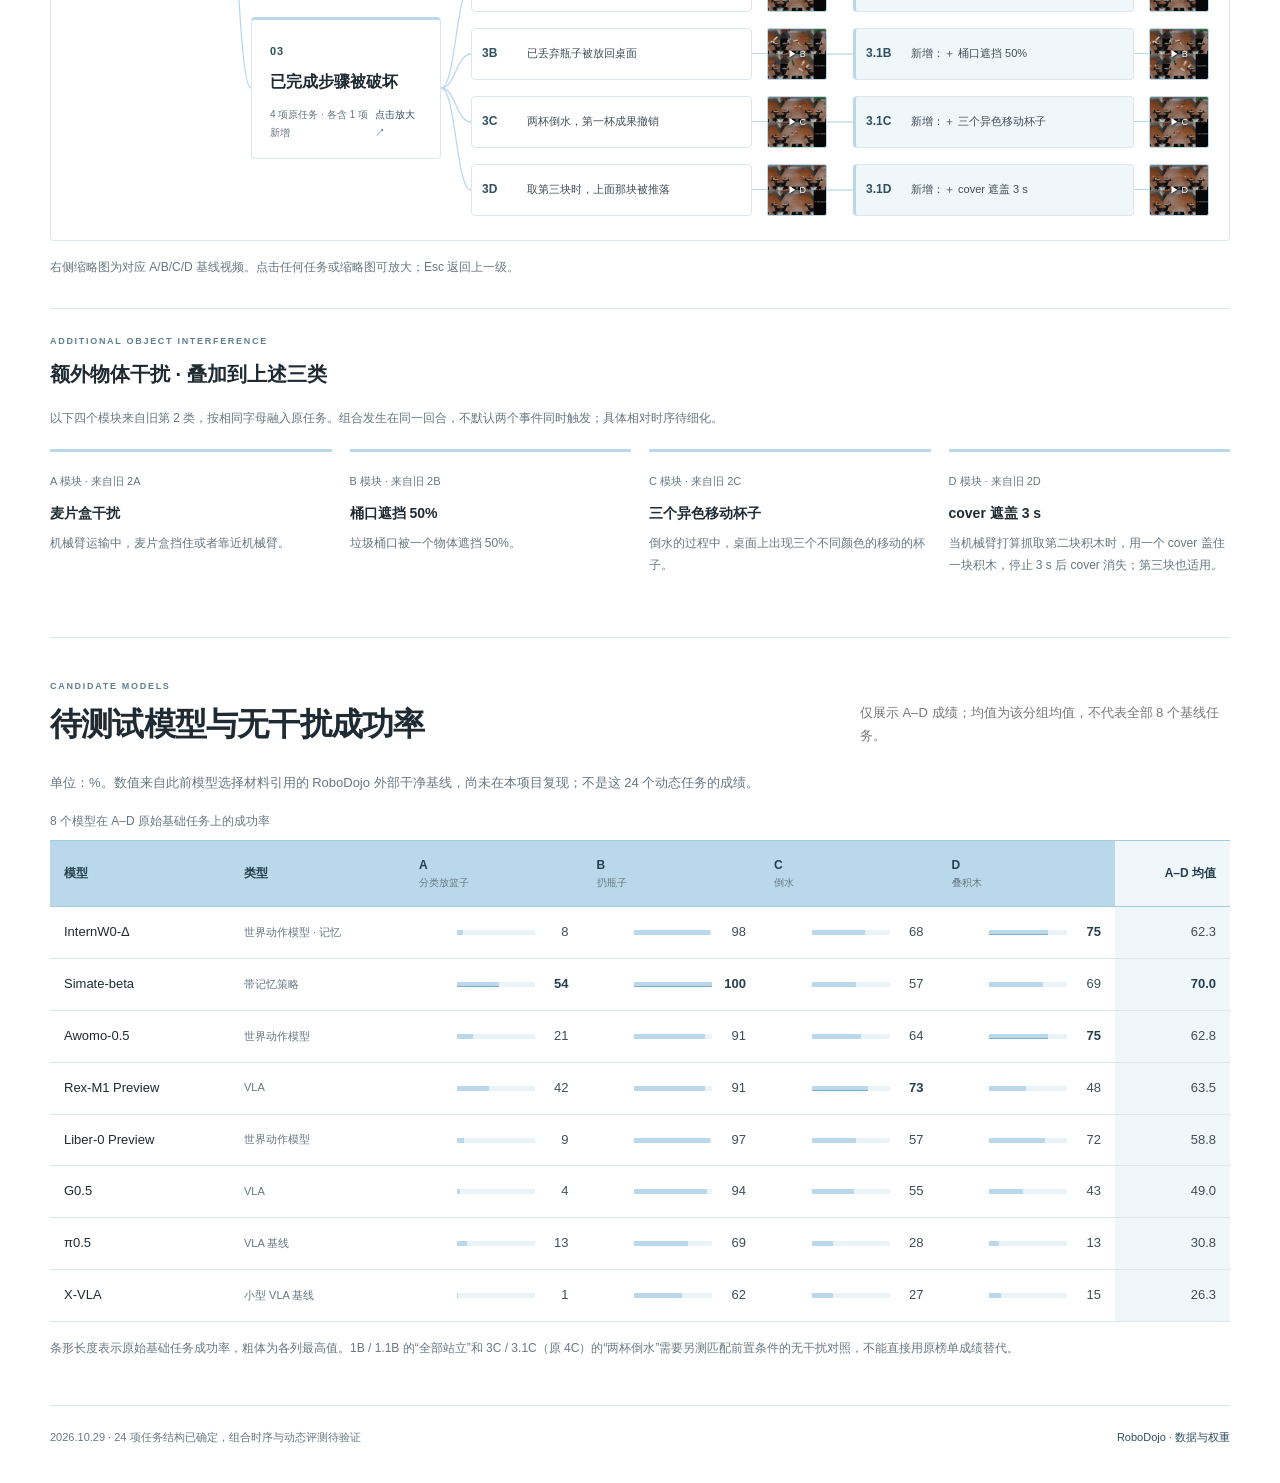
==== commit 0ec7f79f: "Update six task definitions to implemented behavior" ====
--- a/index.html
+++ b/index.html
@@ -126,10 +126,10 @@
 // Historical IDs remain explicit so the old category 2 is never confused with new category 2.
 const legacyFamilies=[
  {id:1,name:'尚未交互的任务对象发生变化',short:'对象先变，动作要更新',summary:'机器人开始行动或接近目标时，尚未操作的物体改变位置或姿态。',tasks:[
-  {id:'1A',base:'A',title:'六个物体两两交换位置',text:'机械臂开始移动时，六个等待被抓的物体两两交换位置。',trigger:'机械臂开始移动时',change:'六个待抓物体两两交换位置',observe:'是否更新抓取位置并保持分类目标。'},
-  {id:'1B',base:'B',title:'靠近时，站立瓶子被放倒',text:'开始时，瓶子全部站立在桌面；机械臂靠近时，目标瓶子被放倒。',trigger:'机械臂靠近目标瓶子时',change:'目标瓶子由站立变为放倒',observe:'是否重新定位目标并调整抓取姿态。',note:'初始全站立是本任务的前置条件；视频展示原始扔瓶基线。'},
-  {id:'1C',base:'C',title:'接收杯远离机械臂 10 cm',text:'机械臂开始移动时，杯子朝着远离机械臂的方向移动 10 cm。',trigger:'机械臂开始移动时',change:'杯子沿远离机械臂方向移动 10 cm',observe:'是否更新接收杯位置并重新对准。'},
-  {id:'1D',base:'D',title:'三个木块互换位置',text:'机械臂开始移动时，三个木块互换位置。',trigger:'机械臂开始移动时',change:'三个木块互换位置',observe:'是否重新定位木块并继续堆叠。'}]},
+  {id:'1A',base:'A',title:'首个物体入篮后，其余物体换位',text:'第一个物体被放进篮子的那一刻，桌上其余等待被抓的物体全部瞬间换位，尽量换到别类物体原来的位置。',trigger:'第一个物体放进篮子并放稳时',change:'桌上其余待抓物体瞬间互换位置',observe:'是否更新抓取位置并保持分类目标。'},
+  {id:'1B',base:'B',title:'每个站立瓶子被抓前放倒',text:'开始时，瓶子全部站立在桌面；每当张开的夹爪正要抓一个站立的瓶子时，这个瓶子被放倒（每个瓶子最多一次）。',trigger:'张开的夹爪正要抓某个站立瓶子时',change:'该瓶子朝远离夹爪的方向倒下',observe:'是否重新定位目标并调整抓取姿态。',note:'初始全站立是本任务的前置条件；视频展示原始扔瓶基线。'},
+  {id:'1C',base:'C',title:'拿起瓶子后，接收杯远离 10 cm',text:'瓶子被拿起（离桌约 5 cm）以后，杯子朝着远离机械臂的方向移动 10 cm。',trigger:'瓶子被拿起后',change:'杯子沿远离机械臂方向移动 10 cm',observe:'是否更新接收杯位置并重新对准。'},
+  {id:'1D',base:'D',title:'拿起第一块后，其余木块挪开',text:'第一块木块被拿起后，其余还没被碰过的木块各自平移 8–10 cm 到新的空位。',trigger:'第一块木块被拿起时',change:'未被碰过的木块各自移到新位置',observe:'是否重新定位木块并继续堆叠。'}]},
  {id:2,name:'期间出现多余物体干扰',short:'额外物体进入执行过程',summary:'原任务继续进行，但路径、操作空间或视觉场景出现额外物体。',tasks:[
   {id:'2A',base:'A',title:'运输中，麦片盒挡住或靠近',text:'机械臂运输中，麦片盒挡住或者靠近机械臂。',trigger:'机械臂运输物体过程中',change:'麦片盒挡住或靠近机械臂',observe:'是否应对新增障碍并继续分类放置。'},
   {id:'2B',base:'B',title:'垃圾桶口被遮挡 50%',text:'垃圾桶口被一个物体遮挡 50%。',trigger:'具体施加时刻待实现时细化',change:'额外物体遮挡垃圾桶口的 50%',observe:'是否利用剩余开口完成投放。'},
@@ -143,8 +143,8 @@
  {id:4,name:'已完成步骤被破坏',short:'发现进度回退，补做步骤',summary:'已经取得的中间成果被外部事件撤销，模型需要重新检查并恢复任务状态。',tasks:[
   {id:'4A',base:'A',title:'已分类物体被放入错误篮子',text:'把已分类物体放入另一个已有不同类别物体的篮子，使分类结果混杂。',trigger:'物体已经被分类后',change:'将物体放入已有其他类别物体的篮子',observe:'是否发现分类混杂并纠正归属。'},
   {id:'4B',base:'B',title:'已丢弃瓶子被放回桌面',text:'一个已被丢弃的瓶子，被放回桌面。',trigger:'瓶子已经被丢弃后',change:'将一个已丢弃瓶子放回桌面',observe:'是否重新处理返回桌面的瓶子。'},
-  {id:'4C',base:'C',title:'两杯倒水，第一杯成果撤销',text:'需要给两个杯子倒水，第一杯的成果被撤销。',trigger:'第一杯倒水已经完成后',change:'撤销第一杯成果；任务目标包括两个杯子',observe:'是否检查第一杯并补做已失效的步骤。',note:'两杯版本的基线与“成果撤销”的具体实现尚需细化；当前视频只演示原始 C 倒水任务。'},
-  {id:'4D',base:'D',title:'取第三块时，前两块被推倒',text:'取第三块积木时，前两块被推倒。',trigger:'取第三块积木时',change:'前两块已堆叠积木被推倒',observe:'是否返回修复已有结构，而非继续原放置动作。'}]}
+  {id:'4C',base:'C',title:'两杯倒水，第一杯成果撤销',text:'桌上有两个杯子，指令要求给两个杯子都倒水；第一杯倒好后，杯里的液体被清空，等瓶子立起来后回到瓶中，可以重新倒。',trigger:'第一杯装到全部液体的 25%，且 0.5 秒内不再增加时',change:'清空第一杯，液体回到瓶中；成功条件为两个杯子各装有至少 40% 倒出的液体',observe:'是否检查第一杯并补做已失效的步骤。',note:'第二个杯子放在原杯子背向瓶子的一侧，中心距 15 cm。25% 和 40% 为暂定值。当前视频只演示原始 C 倒水任务；两杯版本需另测无干扰对照。'},
+  {id:'4D',base:'D',title:'取第三块时，上面那块被推落',text:'两块积木叠好后，机械臂去取第三块时，上面那块被推落，下面那块基本留在原位。',trigger:'两块已叠好、机械臂去取第三块时',change:'上面那块被推落，叠好的结构被破坏',observe:'是否返回修复已有结构，而非继续原放置动作。'}]}
 ];
 const extraModules=Object.fromEntries(legacyFamilies[1].tasks.map(t=>[t.base,t]));
 const extraLabels={A:'麦片盒干扰',B:'桶口遮挡 50%',C:'三个异色移动杯子',D:'cover 遮盖 3 s'};
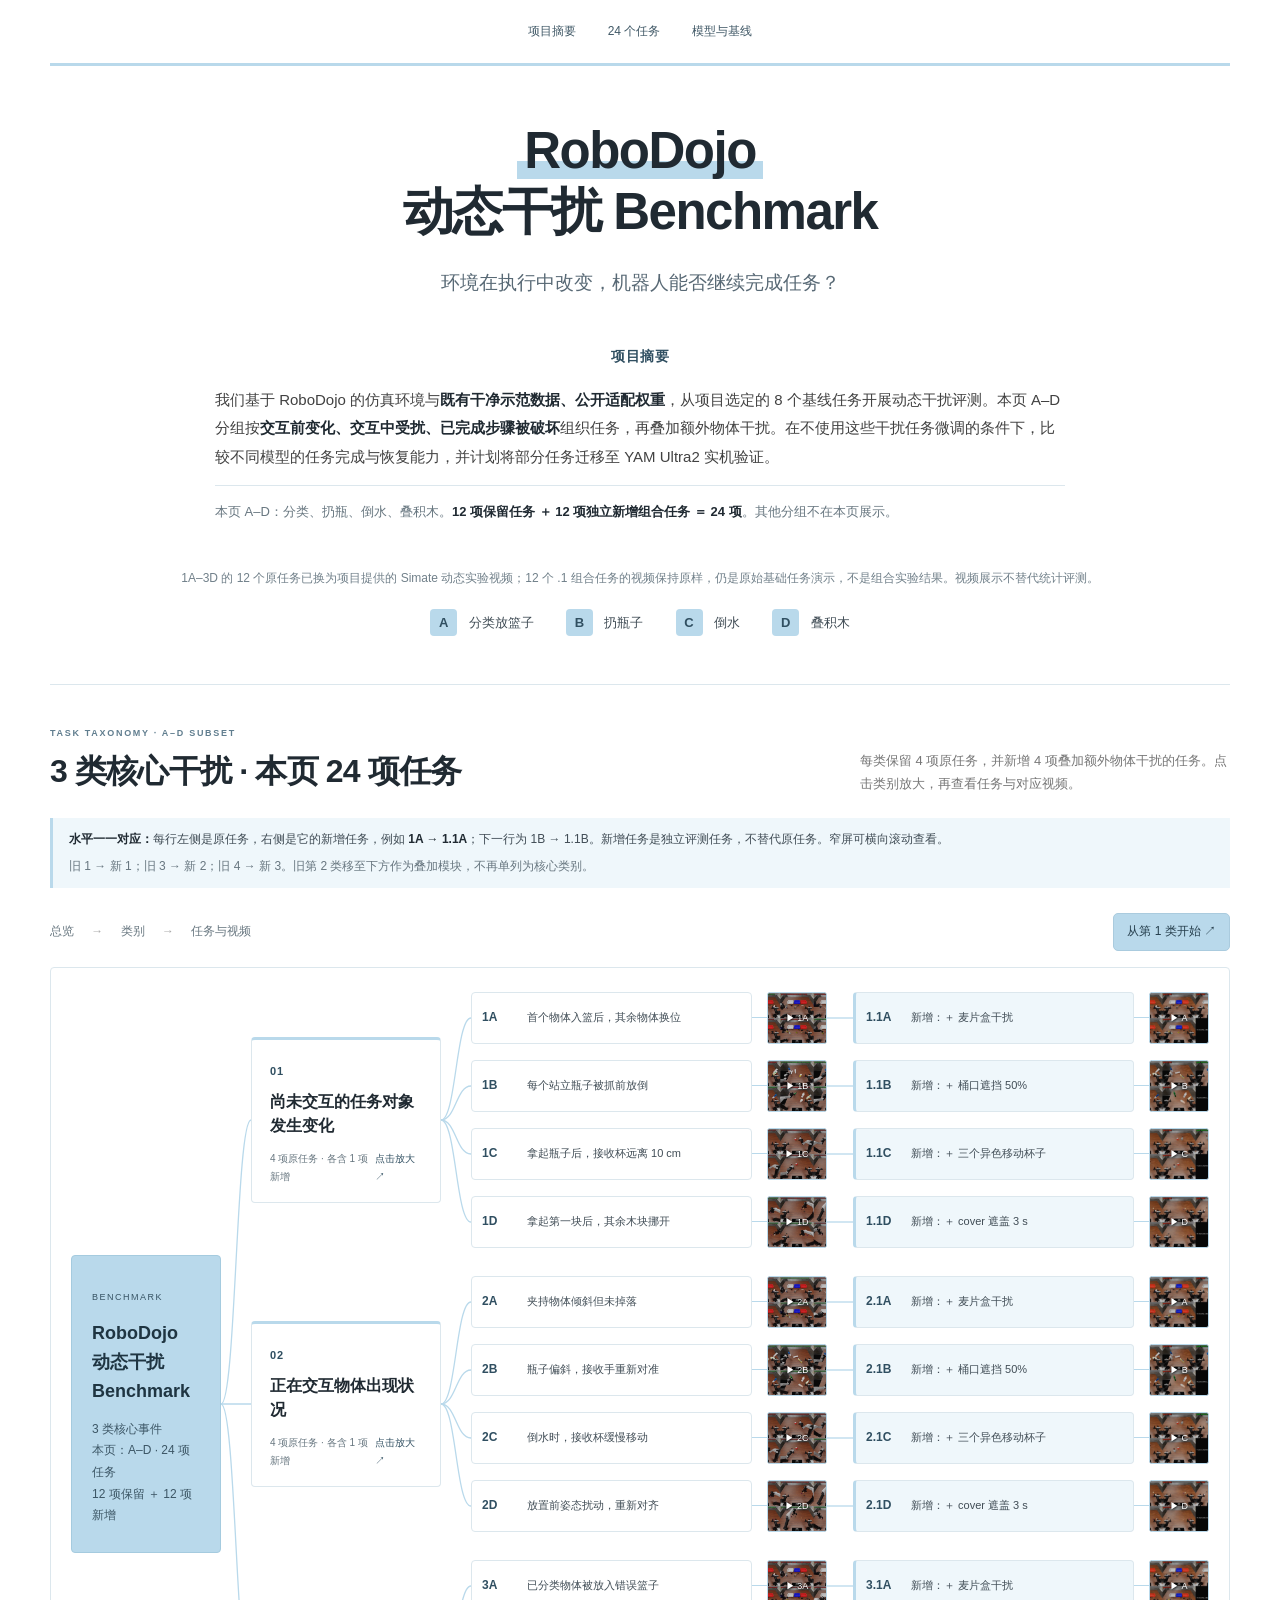
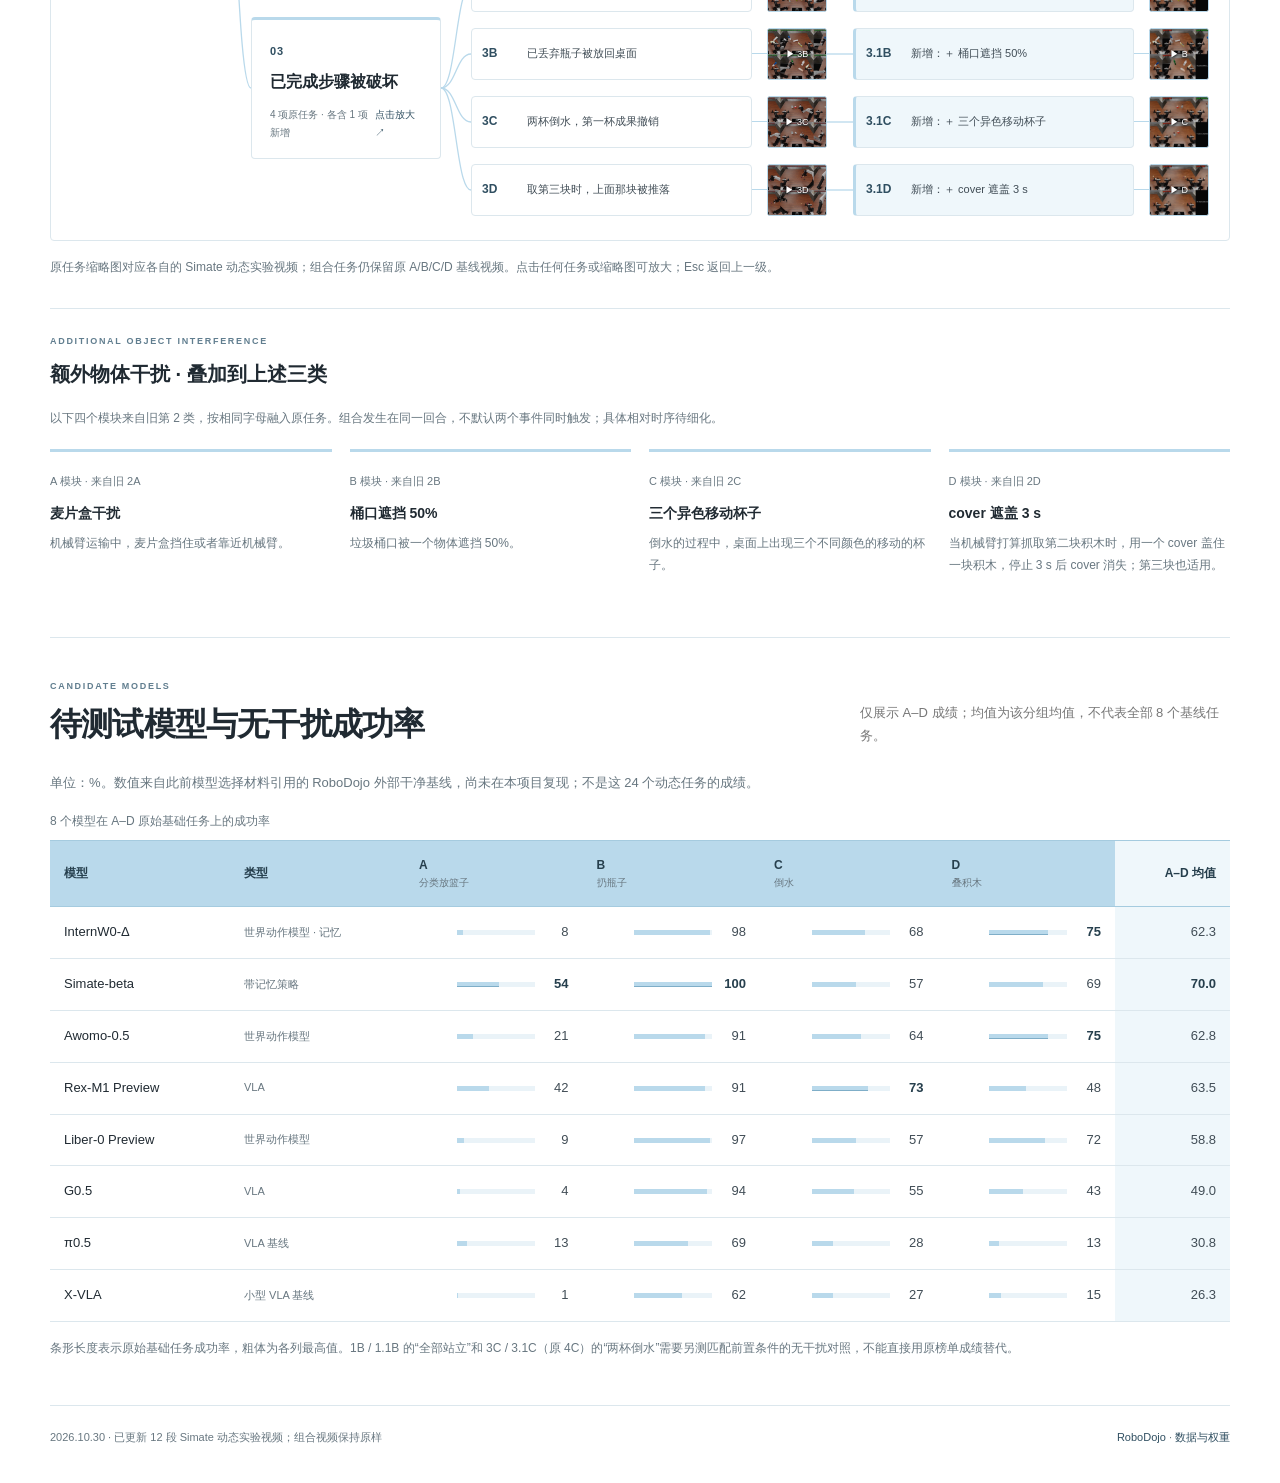
==== commit a8274071: "Use task-specific Simate videos for twelve original tasks" ====
--- a/index.html
+++ b/index.html
@@ -1,5 +1,5 @@
 <!doctype html>
-<html lang="zh-CN"><head><meta charset="utf-8"><meta name="viewport" content="width=device-width,initial-scale=1"><meta name="theme-color" content="#ffffff"><title>RoboDojo 动态干扰 Benchmark · A–D 24 项任务</title><meta name="description" content="A–D 三类核心干扰：保留12项单一事件任务，叠加额外物体干扰新增12项组合任务，共24项；含基线视频与候选模型成绩。"><style>:root{--paper:#ffffff;--white:#fff;--ink:#172033;--text:#465166;--muted:#64748b;--line:#dce2eb;--accent:#315dcc;--pale:#f1f5ff;--edge:#c4d0e5}
+<html lang="zh-CN"><head><meta charset="utf-8"><meta name="viewport" content="width=device-width,initial-scale=1"><meta name="theme-color" content="#ffffff"><title>RoboDojo 动态干扰 Benchmark · A–D 24 项任务</title><meta name="description" content="A–D 三类核心干扰：保留12项单一事件任务，叠加额外物体干扰新增12项组合任务，共24项；含 Simate 动态实验视频、组合任务原基线视频与候选模型成绩。"><style>:root{--paper:#ffffff;--white:#fff;--ink:#172033;--text:#465166;--muted:#64748b;--line:#dce2eb;--accent:#315dcc;--pale:#f1f5ff;--edge:#c4d0e5}
 *{box-sizing:border-box}html{scroll-behavior:smooth;scroll-padding-top:28px}body{margin:0;background:var(--paper);color:var(--text);font-family:-apple-system,BlinkMacSystemFont,"PingFang SC","Microsoft YaHei",Arial,sans-serif;line-height:1.8;font-size:16px;-webkit-font-smoothing:antialiased}button,a{-webkit-tap-highlight-color:transparent}button{font:inherit;cursor:pointer}a{color:var(--accent);text-decoration:none}a:hover{text-decoration:underline;text-underline-offset:5px}button:focus-visible,a:focus-visible,video:focus-visible{outline:2px solid var(--accent);outline-offset:4px}button{color:inherit}button:hover{border-color:var(--accent)}[hidden]{display:none!important}.skip{position:absolute;top:-100px;background:white;padding:8px;z-index:100}.skip:focus{top:0}.page-header,main,footer{width:min(1180px,calc(100% - 64px));margin:auto}.page-header{min-height:80px;display:flex;justify-content:space-between;align-items:center;border-bottom:1px solid var(--line);gap:25px}.wordmark{font-size:24px;font-weight:650;color:var(--ink);letter-spacing:-.7px}.wordmark span{font-size:12px;font-weight:400;letter-spacing:0;color:var(--muted);margin-left:10px}nav{display:flex;gap:30px;font-size:13px}nav a{color:var(--ink)}h1,h2,h3,p,figure{margin:0}strong{color:var(--ink)}.eyebrow{font-size:10px;letter-spacing:2.1px;color:var(--accent);font-weight:600}.hero{text-align:center;padding:58px 30px 46px}.hero h1{font-family:Georgia,"Songti SC","STSong",serif;line-height:1.3;font-size:clamp(34px,4vw,52px);font-weight:600;color:var(--ink);letter-spacing:-1px;margin:16px 0 20px}.hero h1 span{font-style:italic;font-size:.87em;color:var(--accent)}.subtitle{font-size:20px;font-weight:600;color:var(--ink);margin-bottom:17px}.abstract-text{max-width:890px;margin:0 auto;line-height:1.9;font-size:15px}.data-note{font-size:12px;color:var(--muted);margin:14px auto 24px}.base-legend{display:flex;justify-content:center;gap:34px;font-size:13px}.base-legend b{font-family:Georgia,serif;color:var(--accent);font-size:18px;margin-right:8px}.tree-section,.models-section{padding:40px 0 46px;border-top:1px solid var(--line)}.section-heading{display:flex;justify-content:space-between;gap:40px;align-items:flex-end;margin-bottom:23px}.section-heading h2{font-family:Georgia,"Songti SC","STSong",serif;font-size:30px;font-weight:600;line-height:1.5;color:var(--ink);margin-top:6px}.section-heading>p{font-size:13px;color:var(--muted);max-width:370px;line-height:1.8}.plain-button{border:1px solid var(--line);background:transparent;padding:7px 13px;font-size:12px;border-radius:4px}.plain-button:hover{background:var(--pale);color:var(--accent)}.tree-toolbar{display:flex;justify-content:space-between;align-items:center;padding:10px 0 16px;font-size:12px;color:var(--muted)}.tree-toolbar b{margin:0 14px;font-weight:400;color:#94a3b8}.overview-scroll{overflow-x:auto;border-top:1px solid var(--line);border-bottom:1px solid var(--line);background:rgba(255,255,255,.45)}.overview-tree{min-width:1000px;width:100%;display:grid;grid-template-columns:215px 250px minmax(380px,1fr);grid-template-rows:repeat(4,168px);column-gap:65px;row-gap:22px;padding:28px 20px;position:relative;align-items:center}.connectors{position:absolute;inset:0;width:100%;height:100%;pointer-events:none;z-index:0;overflow:visible}.connectors path{fill:none;stroke:var(--edge);stroke-width:1.3}.root-node,.family-node,.leaf-node,.thumb-node{position:relative;z-index:1}.root-node{grid-column:1;grid-row:1/5;background:var(--pale);padding:25px 20px;border:1px solid #cbd6ea;border-radius:5px}.root-node>span{font-size:9px;letter-spacing:1.5px;color:var(--accent)}.root-node>strong{display:block;font-size:18px;line-height:1.6;margin:10px 0 13px}.root-node p{font-size:12px;color:var(--muted)}.family-node{grid-column:2;text-align:left;background:var(--white);padding:16px 18px;border:1px solid var(--line);border-radius:5px;transition:background .2s,transform .2s}.family-node:hover{transform:translateX(3px);background:var(--pale);border-color:#7898dd}.family-number{font-size:11px;color:var(--accent);font-weight:600;letter-spacing:1px}.family-node strong{display:block;font-size:16px;font-weight:600;line-height:1.5;margin:5px 0 12px}.family-node small{display:flex;justify-content:space-between;font-size:10px;color:var(--muted)}.family-node small span{color:var(--accent)}.leaf-group{grid-column:3;display:grid;gap:7px}.leaf-row{display:flex;align-items:center;min-width:0}.leaf-node{display:flex;align-items:center;gap:10px;width:calc(100% - 75px);height:36px;padding:0 10px;text-align:left;background:var(--white);border:1px solid var(--line);border-radius:3px}.leaf-node:hover{background:var(--pale);border-color:#7898dd}.leaf-node b{color:var(--accent);font-size:12px;min-width:21px}.leaf-node>span{font-size:11px;white-space:nowrap;overflow:hidden;text-overflow:ellipsis}.mini-connector{height:1px;background:var(--edge);width:15px}.thumb-node{height:36px;width:60px;padding:0;border:1px solid #c4cedf;background:#1e2430;overflow:hidden;border-radius:3px;flex-shrink:0}.thumb-node img{width:100%;height:100%;object-fit:cover;display:block;opacity:.78}.thumb-node>span{position:absolute;inset:0;display:flex;align-items:center;justify-content:center;color:#fff;font-size:9px;text-shadow:0 1px 3px #000}.thumb-node:hover img{opacity:1}.small-note{font-size:12px;line-height:1.85;color:var(--muted);margin-top:15px}.source-note{font-size:13px;color:var(--muted);margin:0 0 18px}.table-scroll{overflow-x:auto}.model-table{width:100%;min-width:850px;border-collapse:collapse;font-size:13px;line-height:1.6;font-variant-numeric:tabular-nums}.model-table caption{text-align:left;font-size:12px;color:var(--muted);padding-bottom:9px}.model-table th,.model-table td{border-bottom:1px solid var(--line);padding:15px 14px;text-align:left}.model-table thead th{background:var(--pale);border-top:1px solid #c4cedf;font-size:12px;color:var(--accent);vertical-align:middle}.model-table thead th span{display:block;font-size:10px;font-weight:400;color:var(--muted)}.model-table tbody th{color:var(--ink);font-weight:500;white-space:nowrap;width:180px}.model-table .model-type{font-size:11px;color:var(--muted);width:175px}.model-table td:last-child,.model-table th:last-child{background:#f2f5fc;text-align:right;width:115px}.model-table .bar-cell{display:flex;align-items:center;gap:10px;justify-content:flex-end}.bar-track{height:5px;max-width:78px;min-width:40px;flex:1;background:#e7ecf5;display:block}.bar-track i{display:block;height:100%;background:#91a9dc}.bar-cell>span:last-child{min-width:24px;text-align:right}.best{font-weight:700!important;color:var(--accent)}.best .bar-track i{background:#315dcc}.model-table tbody tr:hover{background:#f6f8fc}footer{border-top:1px solid var(--line);display:flex;justify-content:space-between;gap:25px;font-size:11px;color:var(--muted);padding:22px 0 35px}.focus-open{overflow:hidden}dialog{color:var(--text);background:var(--paper);border:0;padding:0;margin:0;width:100vw;max-width:none;height:100dvh;max-height:none;overflow:auto}dialog::backdrop{background:rgba(20,30,50,.25)}dialog[open]{display:flex;flex-direction:column;animation:focus-in .23s ease-out}.focus-top{position:sticky;top:0;z-index:5;display:flex;justify-content:space-between;align-items:center;padding:16px 32px;min-height:66px;border-bottom:1px solid var(--line);background:rgba(255,255,255,.97);gap:15px}.breadcrumbs,.focus-actions{display:flex;align-items:center;gap:14px}.breadcrumbs{font-size:12px;color:var(--muted)}.breadcrumbs button{border:0;padding:0;background:transparent;color:var(--accent);font-size:12px}.breadcrumbs>span[aria-current]{color:var(--ink);font-weight:600}.focus-content{width:100%;max-width:1500px;margin:0 auto;flex:1;padding:30px 40px;display:flex;flex-direction:column;justify-content:center}.focus-bottom{display:flex;justify-content:space-between;gap:20px;padding:13px 32px;font-size:11px;color:var(--muted);border-top:1px solid var(--line);margin-top:auto}.focus-eyebrow{font-size:11px;letter-spacing:1px;color:var(--muted);margin:0 0 24px}.family-canvas{display:grid;grid-template-columns:265px 1fr;gap:90px;position:relative;align-items:center}.branch-parent{position:relative;z-index:1;background:var(--paper)}.large-number{font-family:Georgia,serif;font-size:60px;font-style:italic;color:#91a8d7;line-height:1}.branch-parent h2{font-family:Georgia,"Songti SC","STSong",serif;font-weight:600;font-size:31px;line-height:1.45;color:var(--ink);margin:17px 0}.branch-parent p{font-size:14px;color:var(--muted);line-height:1.9}.family-switch{display:flex;gap:10px;margin-top:24px}.family-switch button,.sibling-nav button{border:1px solid var(--line);background:transparent;border-radius:3px;color:var(--muted);padding:6px 12px;font-size:12px}.family-switch button[aria-pressed=true],.sibling-nav button[aria-pressed=true]{background:var(--accent);border-color:var(--accent);color:white}.branch-list{display:grid;gap:17px}.branch-row{display:flex;align-items:center;position:relative;z-index:1}.branch-task{display:flex;align-items:flex-start;gap:15px;text-align:left;padding:18px;background:var(--white);border:1px solid var(--line);border-radius:4px;flex:1;min-height:113px;position:relative;transition:transform .18s,background .18s}.branch-task:hover{background:var(--pale);transform:translateX(3px);border-color:#7898dd}.task-id{font-family:Georgia,serif;font-size:22px;font-weight:600;line-height:1.3;color:var(--accent);padding-top:2px}.branch-task h3{font-size:16px;line-height:1.6;font-weight:600;color:var(--ink);margin-bottom:4px}.branch-task p{font-size:12px;line-height:1.75;color:var(--muted)}.zoom-mark{font-size:12px;color:var(--accent);margin-left:auto}.branch-to-video{width:35px;text-align:center;color:#94a3b8;flex-shrink:0}.branch-video{padding:0;border:1px solid var(--line);border-radius:4px;overflow:hidden;background:#202734;flex-shrink:0;width:180px;position:relative}.branch-video img{width:100%;height:96px;display:block;object-fit:contain}.branch-video>span{display:block;background:var(--pale);color:var(--accent);font-size:10px;text-align:center;padding:4px 3px}.task-focus{display:grid;grid-template-columns:minmax(290px,350px) 45px minmax(0,1fr);gap:20px;align-items:center;animation:focus-in .25s ease-out}.parent-link{display:block;border:0;background:transparent;padding:0;color:var(--accent);font-size:11px;text-align:left;margin-bottom:20px}.detail-id{font-family:Georgia,serif;font-style:italic;font-size:51px;line-height:1.15;color:#7897d2;margin-bottom:12px}.task-detail h2{font-family:Georgia,"Songti SC","STSong",serif;font-size:29px;line-height:1.5;color:var(--ink);font-weight:600;margin:0 0 16px}.task-definition{font-size:15px;line-height:1.85;color:var(--text)}dl{margin:23px 0}dl>div{display:flex;gap:14px;padding:11px 0;border-top:1px solid var(--line);font-size:12px;line-height:1.8}dt{min-width:27px;color:var(--accent);font-weight:600}dd{margin:0;color:var(--muted)}.task-note{font-size:11px;color:var(--muted);border-left:2px solid #b7c8e8;padding-left:12px;margin:0 0 20px}.sibling-nav{display:flex;gap:10px;margin-top:20px}.detail-arrow{color:#94a3b8;font-size:26px;text-align:center}.video-detail{min-width:0}.video-detail figcaption{display:flex;align-items:center;justify-content:space-between;gap:20px;padding-bottom:18px}.video-kicker{font-size:10px;letter-spacing:1.4px;color:var(--accent)}.video-detail h3{font-size:22px;font-weight:600;color:var(--ink);margin-top:3px}.video-detail code{font-size:11px;color:var(--muted)}.baseline-tag{font-size:10px;background:var(--pale);border:1px solid #d5deee;color:var(--accent);padding:4px 8px;white-space:nowrap}.video-detail video{width:100%;max-height:65vh;aspect-ratio:16/9;display:block;background:#141a24;border:1px solid #c8d2e3;object-fit:contain}.video-status{font-size:11px;color:var(--muted);line-height:1.8;margin-top:12px;min-height:20px}.video-tools{display:flex;justify-content:space-between;align-items:center;margin-top:15px;font-size:11px}.video-tools .plain-button{background:var(--accent);color:white;border-color:var(--accent)}#focus-title:focus{outline:none}
 @keyframes focus-in{from{transform:scale(.985)}to{transform:scale(1)}}
 .overview-tree{grid-template-rows:repeat(4,144px);row-gap:14px;padding-top:24px;padding-bottom:24px}.leaf-group{gap:6px}.leaf-node,.thumb-node{height:30px}.video-detail video{aspect-ratio:2/1}
@@ -97,15 +97,15 @@
 <p class="abstract-text">我们基于 RoboDojo 的仿真环境与<strong>既有干净示范数据、公开适配权重</strong>，从项目选定的 8 个基线任务开展动态干扰评测。本页 A–D 分组按<strong>交互前变化、交互中受扰、已完成步骤被破坏</strong>组织任务，再叠加额外物体干扰。在不使用这些干扰任务微调的条件下，比较不同模型的任务完成与恢复能力，并计划将部分任务迁移至 YAM Ultra2 实机验证。</p>
 <p class="scope-note">本页 A–D：分类、扔瓶、倒水、叠积木。<strong>12 项保留任务 ＋ 12 项独立新增组合任务 ＝ 24 项</strong>。其他分组不在本页展示。</p>
 </div>
-<p class="data-note">下方四段视频由项目提供，展示原始 A–D 基础任务；不是动态干扰实验结果。</p>
+<p class="data-note">1A–3D 的 12 个原任务已换为项目提供的 Simate 动态实验视频；12 个 .1 组合任务的视频保持原样，仍是原始基础任务演示，不是组合实验结果。视频展示不替代统计评测。</p>
 <div class="base-legend"><span><b>A</b> 分类放篮子</span><span><b>B</b> 扔瓶子</span><span><b>C</b> 倒水</span><span><b>D</b> 叠积木</span></div>
 </section>
 <section id="task-tree" class="tree-section">
-<div class="section-heading"><div><p class="eyebrow">TASK TAXONOMY · A–D SUBSET</p><h2>3 类核心干扰 · 本页 24 项任务</h2></div><p>每类保留 4 项原任务，并新增 4 项叠加额外物体干扰的任务。点击类别放大，再查看任务与基线视频。</p></div>
+<div class="section-heading"><div><p class="eyebrow">TASK TAXONOMY · A–D SUBSET</p><h2>3 类核心干扰 · 本页 24 项任务</h2></div><p>每类保留 4 项原任务，并新增 4 项叠加额外物体干扰的任务。点击类别放大，再查看任务与对应视频。</p></div>
 <div class="taxonomy-note"><p><strong>水平一一对应：</strong>每行左侧是原任务，右侧是它的新增任务，例如 <strong>1A → 1.1A</strong>；下一行为 1B → 1.1B。新增任务是独立评测任务，不替代原任务。窄屏可横向滚动查看。</p><p>旧 1 → 新 1；旧 3 → 新 2；旧 4 → 新 3。旧第 2 类移至下方作为叠加模块，不再单列为核心类别。</p></div>
 <div class="tree-toolbar"><span>总览 <b>→</b> 类别 <b>→</b> 任务与视频</span><button id="expand-first" class="plain-button">从第 1 类开始 ↗</button></div>
 <div class="overview-scroll"><div id="overview-tree" class="overview-tree" aria-label="Benchmark从左向右的任务树"></div></div>
-<p class="small-note">右侧缩略图为对应 A/B/C/D 基线视频。点击任何任务或缩略图可放大；Esc 返回上一级。</p>
+<p class="small-note">原任务缩略图对应各自的 Simate 动态实验视频；组合任务仍保留原 A/B/C/D 基线视频。点击任何任务或缩略图可放大；Esc 返回上一级。</p>
 <div class="module-section"><p class="eyebrow">ADDITIONAL OBJECT INTERFERENCE</p><h3>额外物体干扰 · 叠加到上述三类</h3><p class="small-note">以下四个模块来自旧第 2 类，按相同字母融入原任务。组合发生在同一回合，不默认两个事件同时触发；具体相对时序待细化。</p><div id="extra-modules" class="module-grid"></div></div>
 </section>
 <section id="models" class="models-section">
@@ -115,7 +115,7 @@
 <p class="small-note">条形长度表示原始基础任务成功率，粗体为各列最高值。1B / 1.1B 的“全部站立”和 3C / 3.1C（原 4C）的“两杯倒水”需要另测匹配前置条件的无干扰对照，不能直接用原榜单成绩替代。</p>
 </section>
 </main>
-<footer><span>2026.10.29 · 24 项任务结构已确定，组合时序与动态评测待验证</span><span><a href="https://github.com/RoboDojo-Benchmark/RoboDojo" target="_blank" rel="noreferrer">RoboDojo</a> · <a href="https://huggingface.co/datasets/RoboDojo-Benchmark/RoboDojo/tree/main/ckpt/RoboDojo" target="_blank" rel="noreferrer">数据与权重</a></span></footer>
+<footer><span>2026.10.30 · 已更新 12 段 Simate 动态实验视频；组合视频保持原样</span><span><a href="https://github.com/RoboDojo-Benchmark/RoboDojo" target="_blank" rel="noreferrer">RoboDojo</a> · <a href="https://huggingface.co/datasets/RoboDojo-Benchmark/RoboDojo/tree/main/ckpt/RoboDojo" target="_blank" rel="noreferrer">数据与权重</a></span></footer>
 <dialog id="focus-panel" aria-labelledby="focus-title"><div class="focus-top"><div class="breadcrumbs" id="breadcrumbs"></div><div class="focus-actions"><button id="back-button" class="plain-button">← 上一级</button><button id="close-button" class="plain-button" aria-label="关闭放大视图，返回总览">返回总览 ×</button></div></div><div id="focus-content" class="focus-content"></div><div class="focus-bottom"><span id="focus-help">点击任务进一步放大</span><span>Esc 返回上一级</span></div></dialog>
 <script>const bases={
  A:{name:'分类放篮子',key:'classify_objects',video:'media/A.mp4',poster:'media/A.jpg'},
@@ -169,15 +169,28 @@
  ['Liber-0 Preview','世界动作模型',[9,97,57,72]],['G0.5','VLA',[4,94,55,43]],
  ['π0.5','VLA 基线',[13,69,28,13]],['X-VLA','小型 VLA 基线',[1,62,27,15]]
 ];
+
+const simateVideos=Object.fromEntries([1,2,3].flatMap(f=>Array.from('ABCD',base=>{
+ const id=`${f}${base}`;return [id,{video:`media/simate/grid_dyn${id}.mp4`,poster:`media/simate/${id}.jpg`}];
+})));
+function taskMedia(t){
+ const dynamic=t.kind==='single'?simateVideos[t.id]:null;
+ return dynamic?{...dynamic,dynamic:true,label:'Simate 动态实验视频',playLabel:'▶ 播放实验视频',preview:`${t.id} Simate 动态实验视频`,caption:`▶ ${t.id} · Simate`,kicker:`SIMATE · TASK ${t.id}`,status:`点击播放 ${t.id} 的 Simate 动态实验录像。视频由项目提供，单段展示不代表统计成功率。`}:{...bases[t.base],dynamic:false,label:'无干扰基线视频',playLabel:'▶ 播放基线',preview:`${t.base} ${bases[t.base].name}基线视频`,caption:`▶ ${t.base} ${bases[t.base].name} · 基线`,kicker:`BASE TASK · ${t.base}`,status:`点击视频播放。此视频用于理解基础任务，不展示 ${t.id} 的动态干扰。`};
+}
+function taskDisplayNote(t){
+ if(t.kind!=='single')return t.note;
+ return t.note?.replace('视频展示原始扔瓶基线。','视频展示 Simate 在本动态任务中的实验。').replace('当前视频只演示原始 C 倒水任务；','当前视频展示 Simate 的本动态任务实验；');
+}
+
 const $=s=>document.querySelector(s);
 const allTasks=families.flatMap(f=>f.tasks);
 let state={level:'overview',family:null,task:null};
 let lastFocus=null;
 const dialog=$('#focus-panel');
-function img(letter,cls=''){return `<img class="${cls}" src="${bases[letter].poster}" alt="${letter} ${bases[letter].name}基线视频预览" loading="lazy">`;}
+function img(t,cls=''){const m=taskMedia(t);return `<img class="${cls}" src="${m.poster}" alt="${m.preview}预览" loading="lazy">`;}
 function taskPairs(f){return f.tasks.filter(t=>t.kind==='single').map(parent=>({parent,child:f.tasks.find(t=>t.parentId===parent.id)}));}
-function overviewTask(t,f){return `<div class="leaf-row ${t.kind}"><button class="leaf-node" data-node="t${t.id}" data-parent="${t.kind==='combined'?`t${t.parentId}`:`f${f.id}`}" data-task="${t.id}" aria-label="放大任务 ${t.id} ${t.title}" title="${t.title}"><b>${t.id}</b><span>${t.kind==='combined'?`新增：＋ ${extraLabels[t.base]}`:t.title}</span></button><span class="mini-connector" aria-hidden="true"></span><button class="thumb-node" data-task="${t.id}" aria-label="查看 ${t.id} 的 ${t.base} 基线视频">${img(t.base)}<span>▶ ${t.base}</span></button></div>`;}
-function branchTask(t){return `<div class="branch-row ${t.kind}"><button class="branch-task" data-node="${t.id}" data-parent="${t.kind==='combined'?t.parentId:'family'}" data-task="${t.id}"><span class="task-id">${t.id}</span><div><h3>${t.kind==='combined'?`新增：＋ ${extraLabels[t.base]}`:t.title}</h3><p>${t.kind==='combined'?`属于 ${t.parentId}：保留原事件，再叠加${extraModules[t.base].text}`:t.text}</p></div><span class="zoom-mark">↗</span></button><span class="branch-to-video" aria-hidden="true">→</span><button class="branch-video" data-task="${t.id}" aria-label="打开 ${t.id} 和 ${t.base} 基线视频">${img(t.base)}<span>▶ ${t.base} ${bases[t.base].name} · 基线</span></button></div>`;}
+function overviewTask(t,f){return `<div class="leaf-row ${t.kind}"><button class="leaf-node" data-node="t${t.id}" data-parent="${t.kind==='combined'?`t${t.parentId}`:`f${f.id}`}" data-task="${t.id}" aria-label="放大任务 ${t.id} ${t.title}" title="${t.title}"><b>${t.id}</b><span>${t.kind==='combined'?`新增：＋ ${extraLabels[t.base]}`:t.title}</span></button><span class="mini-connector" aria-hidden="true"></span><button class="thumb-node" data-task="${t.id}" aria-label="${t.kind==='single'?`查看 ${t.id} 的 Simate 动态实验视频`:`查看 ${t.id} 的 ${t.base} 基线视频`}">${img(t)}<span>▶ ${t.kind==='single'?t.id:t.base}</span></button></div>`;}
+function branchTask(t){return `<div class="branch-row ${t.kind}"><button class="branch-task" data-node="${t.id}" data-parent="${t.kind==='combined'?t.parentId:'family'}" data-task="${t.id}"><span class="task-id">${t.id}</span><div><h3>${t.kind==='combined'?`新增：＋ ${extraLabels[t.base]}`:t.title}</h3><p>${t.kind==='combined'?`属于 ${t.parentId}：保留原事件，再叠加${extraModules[t.base].text}`:t.text}</p></div><span class="zoom-mark">↗</span></button><span class="branch-to-video" aria-hidden="true">→</span><button class="branch-video" data-task="${t.id}" aria-label="${t.kind==='single'?`打开 ${t.id} 的 Simate 动态实验视频`:`打开 ${t.id} 和 ${t.base} 基线视频`}">${img(t)}<span>${taskMedia(t).caption}</span></button></div>`;}
 function taskOrigin(t){return t.kind==='combined'?`新增组合 · ${t.parentId} ＋ ${t.base} 额外干扰模块（旧 ${t.extraLegacyId}）`:`保留原任务 · ${t.legacyId===t.id?'编号不变':`旧 ${t.legacyId} → 新 ${t.id}`}`;}
 function renderOverview(){
  $('#overview-tree').innerHTML=`<svg class="connectors" aria-hidden="true"></svg><div class="root-node" data-node="root"><span>BENCHMARK</span><strong>RoboDojo<br>动态干扰 Benchmark</strong><p>3 类核心事件<br>本页：A–D · 24 项任务<br>12 项保留 ＋ 12 项新增</p></div>${families.map(f=>`<button class="family-node" data-node="f${f.id}" data-parent="root" data-family="${f.id}" style="grid-row:${f.id}"><span class="family-number">0${f.id}</span><strong>${f.name}</strong><small>4 项原任务 · 各含 1 项新增 <span>点击放大 ↗</span></small></button><div class="leaf-group" style="grid-row:${f.id}">${taskPairs(f).map(({parent,child})=>`<div class="task-pair" role="group" aria-label="${parent.id} 及其新增任务">${overviewTask(parent,f)}${overviewTask(child,f)}</div>`).join('')}</div>`).join('')}`;
@@ -209,10 +222,10 @@
  requestAnimationFrame(()=>{drawLines(dialog.querySelector('.family-canvas'));$('#focus-title').focus({preventScroll:true});});
 }
 function showTask(id){
- const t=allTasks.find(t=>t.id===id);if(!t)return;const f=families.find(f=>f.tasks.includes(t)),b=bases[t.base];
+ const t=allTasks.find(t=>t.id===id);if(!t)return;const f=families.find(f=>f.tasks.includes(t)),b=bases[t.base],m=taskMedia(t),note=taskDisplayNote(t);
  stopVideo();state={level:'task',family:f.id,task:id};openFocus();crumb(f,t);
- $('#focus-content').innerHTML=`<div class="task-focus"><div class="task-detail"><button class="parent-link" data-family="${f.id}">← 第 ${f.id} 类 · ${f.name}</button><div class="detail-id">${t.id}</div><h2 id="focus-title" tabindex="-1">${t.title}</h2><p class="task-definition">${t.text}</p><dl><div><dt>触发</dt><dd>${t.trigger}</dd></div><div><dt>变化</dt><dd>${t.change}</dd></div><div><dt>观察</dt><dd>${t.observe}</dd></div></dl>${t.note?`<p class="task-note">${t.note}</p>`:''}<div class="sibling-nav" aria-label="同类别的任务">${f.tasks.map(s=>`<button data-task="${s.id}" aria-pressed="${s.id===t.id}">${s.id}</button>`).join('')}</div></div><div class="detail-arrow" aria-hidden="true">→</div><figure class="video-detail"><figcaption><div><span class="video-kicker">BASE TASK · ${t.base}</span><h3>${b.name}</h3><code>${b.key}</code></div><span class="baseline-tag">无干扰基线视频</span></figcaption><video id="baseline-video" controls playsinline preload="metadata" poster="${b.poster}" aria-label="${t.base} ${b.name}原始基础任务视频"><source src="${b.video}" type="video/mp4">浏览器不支持视频，请使用下方链接打开。</video><p class="video-status" id="video-status" role="status">点击视频播放。此视频用于理解基础任务，不展示 ${t.id} 的动态干扰。</p><div class="video-tools"><button id="video-play" class="plain-button">▶ 播放基线</button><a href="${b.video}" target="_blank" rel="noreferrer">单独打开视频 ↗</a></div></figure></div>`;
- const video=$('#baseline-video');video.addEventListener('error',()=>{$('#video-status').textContent='视频加载失败，请确认 index.html 与 media 文件夹保存在一起。';});video.addEventListener('play',()=>{$('#video-play').textContent='Ⅱ 暂停';});video.addEventListener('pause',()=>{$('#video-play').textContent='▶ 播放基线';});
+ $('#focus-content').innerHTML=`<div class="task-focus"><div class="task-detail"><button class="parent-link" data-family="${f.id}">← 第 ${f.id} 类 · ${f.name}</button><div class="detail-id">${t.id}</div><h2 id="focus-title" tabindex="-1">${t.title}</h2><p class="task-definition">${t.text}</p><dl><div><dt>触发</dt><dd>${t.trigger}</dd></div><div><dt>变化</dt><dd>${t.change}</dd></div><div><dt>观察</dt><dd>${t.observe}</dd></div></dl>${note?`<p class="task-note">${note}</p>`:''}<div class="sibling-nav" aria-label="同类别的任务">${f.tasks.map(s=>`<button data-task="${s.id}" aria-pressed="${s.id===t.id}">${s.id}</button>`).join('')}</div></div><div class="detail-arrow" aria-hidden="true">→</div><figure class="video-detail"><figcaption><div><span class="video-kicker">${m.kicker}</span><h3>${b.name}</h3><code>${b.key}</code></div><span class="baseline-tag">${m.label}</span></figcaption><video id="baseline-video" controls playsinline preload="metadata" poster="${m.poster}" aria-label="${m.dynamic?m.preview:`${t.base} ${b.name}原始基础任务视频`}"><source src="${m.video}" type="video/mp4">浏览器不支持视频，请使用下方链接打开。</video><p class="video-status" id="video-status" role="status">${m.status}</p><div class="video-tools"><button id="video-play" class="plain-button">${m.playLabel}</button><a href="${m.video}" target="_blank" rel="noreferrer">单独打开视频 ↗</a></div></figure></div>`;
+ const video=$('#baseline-video');video.addEventListener('error',()=>{$('#video-status').textContent='视频加载失败，请确认 index.html 与 media 文件夹保存在一起。';});video.addEventListener('play',()=>{$('#video-play').textContent='Ⅱ 暂停';});video.addEventListener('pause',()=>{$('#video-play').textContent=m.playLabel;});
  $('#video-play').addEventListener('click',async()=>{if(!video.paused){video.pause();return;}try{await video.play();}catch{$('#video-status').textContent='请点击视频自带的播放按钮，或单独打开视频。';}});
  const detail=dialog.querySelector('.task-detail');
  if(t.kind==='combined')detail.querySelector('.parent-link').outerHTML=`<button class="parent-link" data-task="${t.parentId}">← 所属原任务 ${t.parentId}</button>`;
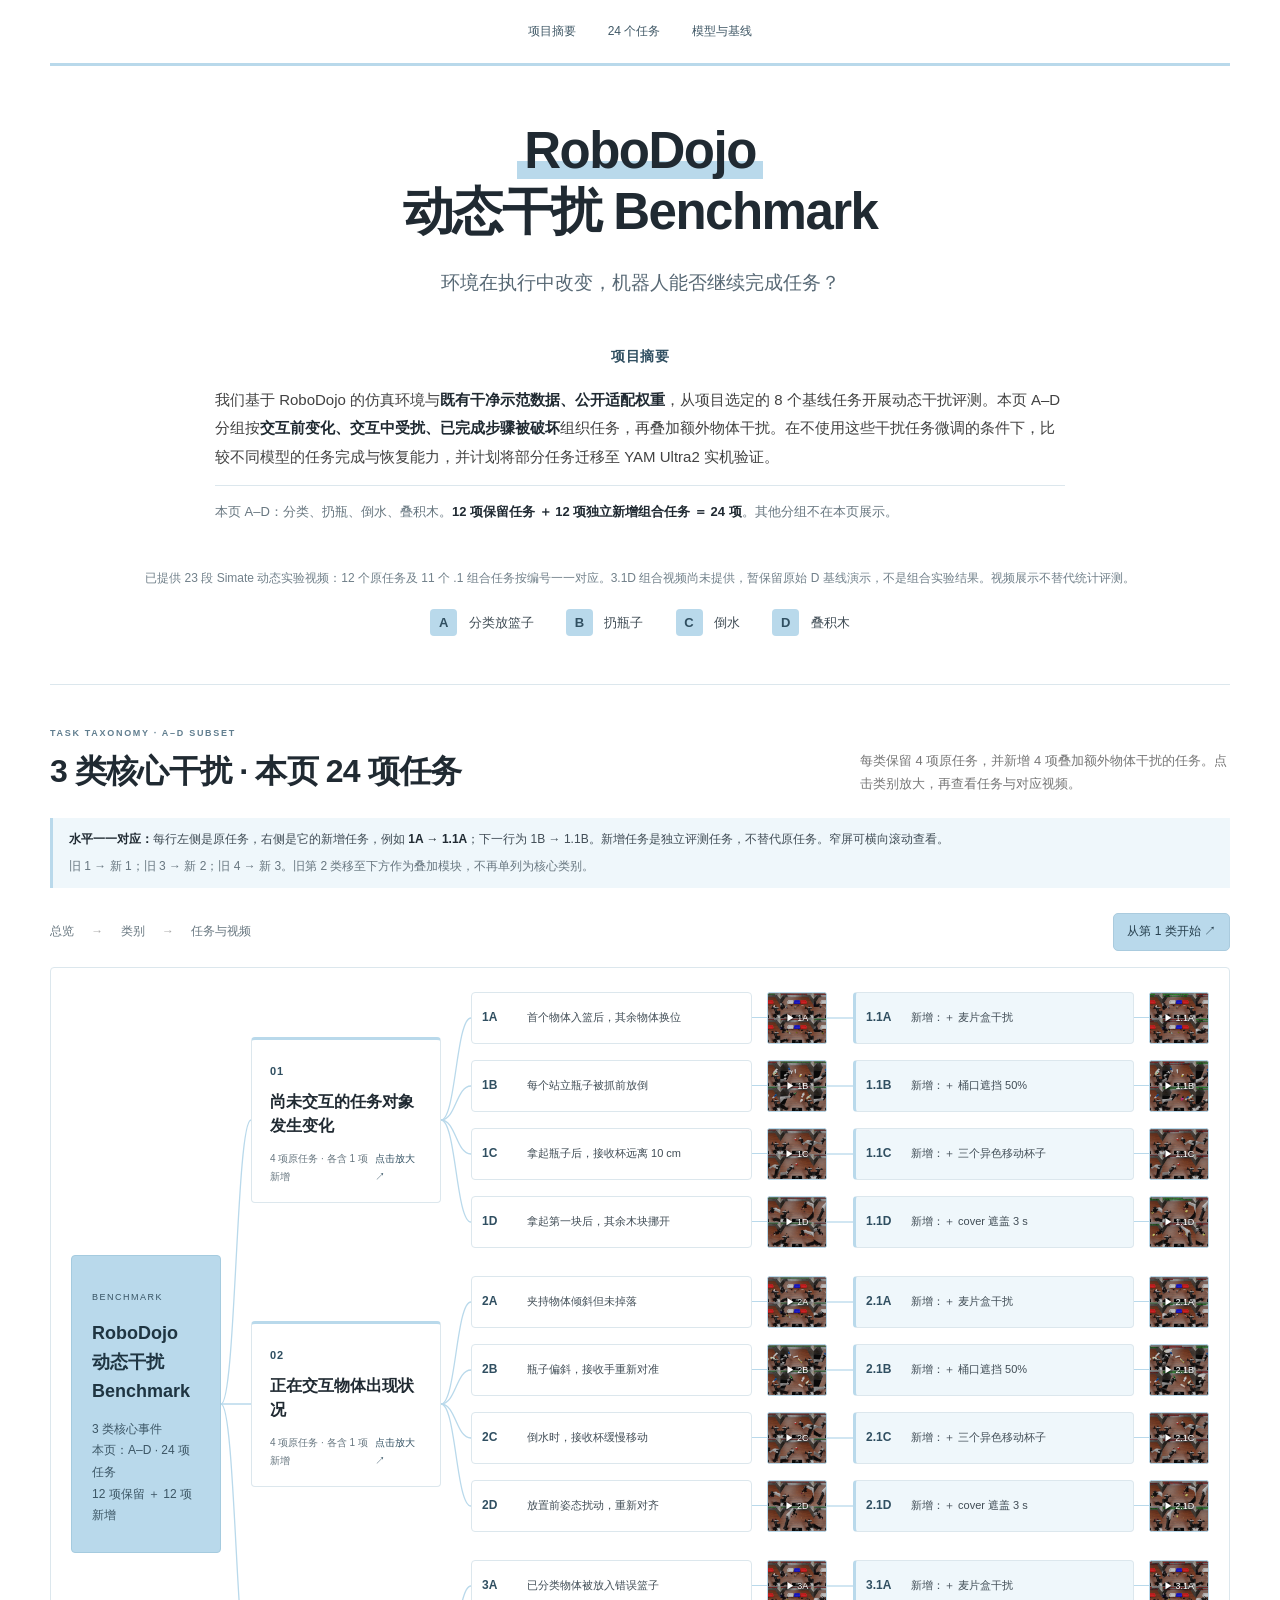
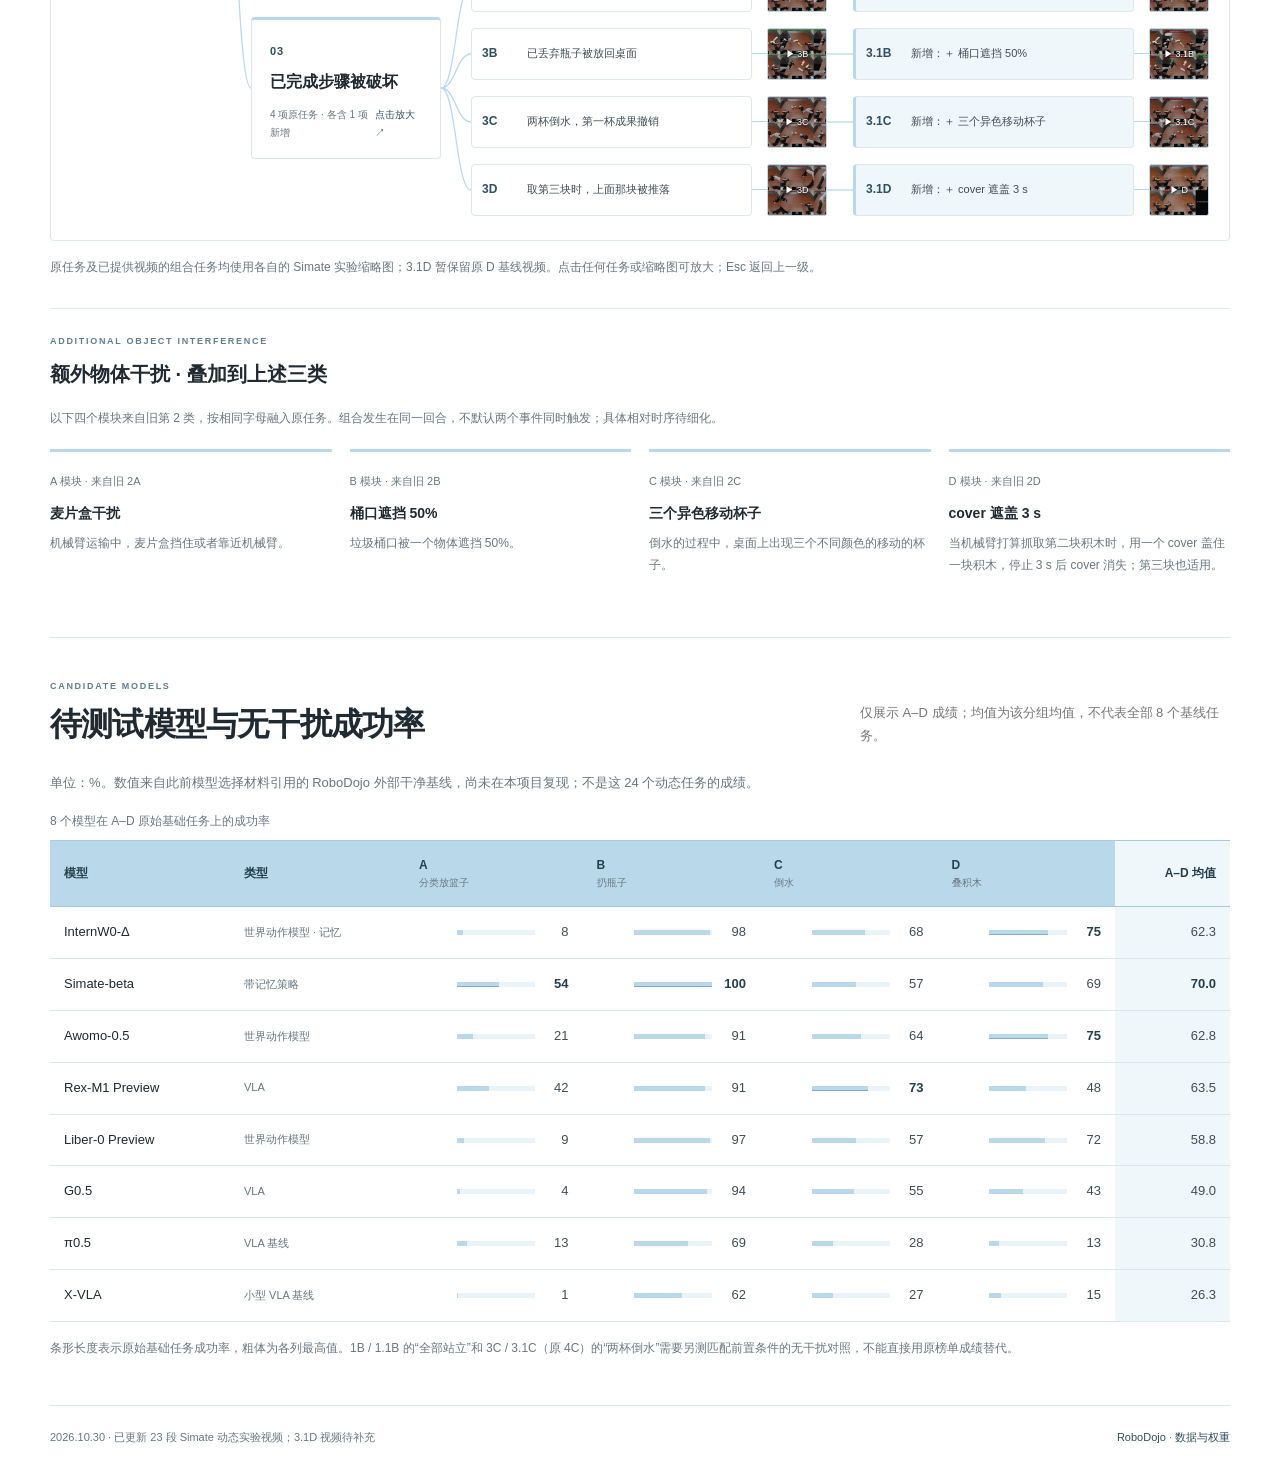
==== commit c587e31f: "Add eleven task-matched Simate combination videos" ====
--- a/index.html
+++ b/index.html
@@ -1,5 +1,5 @@
 <!doctype html>
-<html lang="zh-CN"><head><meta charset="utf-8"><meta name="viewport" content="width=device-width,initial-scale=1"><meta name="theme-color" content="#ffffff"><title>RoboDojo 动态干扰 Benchmark · A–D 24 项任务</title><meta name="description" content="A–D 三类核心干扰：保留12项单一事件任务，叠加额外物体干扰新增12项组合任务，共24项；含 Simate 动态实验视频、组合任务原基线视频与候选模型成绩。"><style>:root{--paper:#ffffff;--white:#fff;--ink:#172033;--text:#465166;--muted:#64748b;--line:#dce2eb;--accent:#315dcc;--pale:#f1f5ff;--edge:#c4d0e5}
+<html lang="zh-CN"><head><meta charset="utf-8"><meta name="viewport" content="width=device-width,initial-scale=1"><meta name="theme-color" content="#ffffff"><title>RoboDojo 动态干扰 Benchmark · A–D 24 项任务</title><meta name="description" content="A–D 三类核心干扰：保留12项单一事件任务，叠加额外物体干扰新增12项组合任务，共24项；含 Simate 原任务及组合任务动态实验视频与候选模型成绩。"><style>:root{--paper:#ffffff;--white:#fff;--ink:#172033;--text:#465166;--muted:#64748b;--line:#dce2eb;--accent:#315dcc;--pale:#f1f5ff;--edge:#c4d0e5}
 *{box-sizing:border-box}html{scroll-behavior:smooth;scroll-padding-top:28px}body{margin:0;background:var(--paper);color:var(--text);font-family:-apple-system,BlinkMacSystemFont,"PingFang SC","Microsoft YaHei",Arial,sans-serif;line-height:1.8;font-size:16px;-webkit-font-smoothing:antialiased}button,a{-webkit-tap-highlight-color:transparent}button{font:inherit;cursor:pointer}a{color:var(--accent);text-decoration:none}a:hover{text-decoration:underline;text-underline-offset:5px}button:focus-visible,a:focus-visible,video:focus-visible{outline:2px solid var(--accent);outline-offset:4px}button{color:inherit}button:hover{border-color:var(--accent)}[hidden]{display:none!important}.skip{position:absolute;top:-100px;background:white;padding:8px;z-index:100}.skip:focus{top:0}.page-header,main,footer{width:min(1180px,calc(100% - 64px));margin:auto}.page-header{min-height:80px;display:flex;justify-content:space-between;align-items:center;border-bottom:1px solid var(--line);gap:25px}.wordmark{font-size:24px;font-weight:650;color:var(--ink);letter-spacing:-.7px}.wordmark span{font-size:12px;font-weight:400;letter-spacing:0;color:var(--muted);margin-left:10px}nav{display:flex;gap:30px;font-size:13px}nav a{color:var(--ink)}h1,h2,h3,p,figure{margin:0}strong{color:var(--ink)}.eyebrow{font-size:10px;letter-spacing:2.1px;color:var(--accent);font-weight:600}.hero{text-align:center;padding:58px 30px 46px}.hero h1{font-family:Georgia,"Songti SC","STSong",serif;line-height:1.3;font-size:clamp(34px,4vw,52px);font-weight:600;color:var(--ink);letter-spacing:-1px;margin:16px 0 20px}.hero h1 span{font-style:italic;font-size:.87em;color:var(--accent)}.subtitle{font-size:20px;font-weight:600;color:var(--ink);margin-bottom:17px}.abstract-text{max-width:890px;margin:0 auto;line-height:1.9;font-size:15px}.data-note{font-size:12px;color:var(--muted);margin:14px auto 24px}.base-legend{display:flex;justify-content:center;gap:34px;font-size:13px}.base-legend b{font-family:Georgia,serif;color:var(--accent);font-size:18px;margin-right:8px}.tree-section,.models-section{padding:40px 0 46px;border-top:1px solid var(--line)}.section-heading{display:flex;justify-content:space-between;gap:40px;align-items:flex-end;margin-bottom:23px}.section-heading h2{font-family:Georgia,"Songti SC","STSong",serif;font-size:30px;font-weight:600;line-height:1.5;color:var(--ink);margin-top:6px}.section-heading>p{font-size:13px;color:var(--muted);max-width:370px;line-height:1.8}.plain-button{border:1px solid var(--line);background:transparent;padding:7px 13px;font-size:12px;border-radius:4px}.plain-button:hover{background:var(--pale);color:var(--accent)}.tree-toolbar{display:flex;justify-content:space-between;align-items:center;padding:10px 0 16px;font-size:12px;color:var(--muted)}.tree-toolbar b{margin:0 14px;font-weight:400;color:#94a3b8}.overview-scroll{overflow-x:auto;border-top:1px solid var(--line);border-bottom:1px solid var(--line);background:rgba(255,255,255,.45)}.overview-tree{min-width:1000px;width:100%;display:grid;grid-template-columns:215px 250px minmax(380px,1fr);grid-template-rows:repeat(4,168px);column-gap:65px;row-gap:22px;padding:28px 20px;position:relative;align-items:center}.connectors{position:absolute;inset:0;width:100%;height:100%;pointer-events:none;z-index:0;overflow:visible}.connectors path{fill:none;stroke:var(--edge);stroke-width:1.3}.root-node,.family-node,.leaf-node,.thumb-node{position:relative;z-index:1}.root-node{grid-column:1;grid-row:1/5;background:var(--pale);padding:25px 20px;border:1px solid #cbd6ea;border-radius:5px}.root-node>span{font-size:9px;letter-spacing:1.5px;color:var(--accent)}.root-node>strong{display:block;font-size:18px;line-height:1.6;margin:10px 0 13px}.root-node p{font-size:12px;color:var(--muted)}.family-node{grid-column:2;text-align:left;background:var(--white);padding:16px 18px;border:1px solid var(--line);border-radius:5px;transition:background .2s,transform .2s}.family-node:hover{transform:translateX(3px);background:var(--pale);border-color:#7898dd}.family-number{font-size:11px;color:var(--accent);font-weight:600;letter-spacing:1px}.family-node strong{display:block;font-size:16px;font-weight:600;line-height:1.5;margin:5px 0 12px}.family-node small{display:flex;justify-content:space-between;font-size:10px;color:var(--muted)}.family-node small span{color:var(--accent)}.leaf-group{grid-column:3;display:grid;gap:7px}.leaf-row{display:flex;align-items:center;min-width:0}.leaf-node{display:flex;align-items:center;gap:10px;width:calc(100% - 75px);height:36px;padding:0 10px;text-align:left;background:var(--white);border:1px solid var(--line);border-radius:3px}.leaf-node:hover{background:var(--pale);border-color:#7898dd}.leaf-node b{color:var(--accent);font-size:12px;min-width:21px}.leaf-node>span{font-size:11px;white-space:nowrap;overflow:hidden;text-overflow:ellipsis}.mini-connector{height:1px;background:var(--edge);width:15px}.thumb-node{height:36px;width:60px;padding:0;border:1px solid #c4cedf;background:#1e2430;overflow:hidden;border-radius:3px;flex-shrink:0}.thumb-node img{width:100%;height:100%;object-fit:cover;display:block;opacity:.78}.thumb-node>span{position:absolute;inset:0;display:flex;align-items:center;justify-content:center;color:#fff;font-size:9px;text-shadow:0 1px 3px #000}.thumb-node:hover img{opacity:1}.small-note{font-size:12px;line-height:1.85;color:var(--muted);margin-top:15px}.source-note{font-size:13px;color:var(--muted);margin:0 0 18px}.table-scroll{overflow-x:auto}.model-table{width:100%;min-width:850px;border-collapse:collapse;font-size:13px;line-height:1.6;font-variant-numeric:tabular-nums}.model-table caption{text-align:left;font-size:12px;color:var(--muted);padding-bottom:9px}.model-table th,.model-table td{border-bottom:1px solid var(--line);padding:15px 14px;text-align:left}.model-table thead th{background:var(--pale);border-top:1px solid #c4cedf;font-size:12px;color:var(--accent);vertical-align:middle}.model-table thead th span{display:block;font-size:10px;font-weight:400;color:var(--muted)}.model-table tbody th{color:var(--ink);font-weight:500;white-space:nowrap;width:180px}.model-table .model-type{font-size:11px;color:var(--muted);width:175px}.model-table td:last-child,.model-table th:last-child{background:#f2f5fc;text-align:right;width:115px}.model-table .bar-cell{display:flex;align-items:center;gap:10px;justify-content:flex-end}.bar-track{height:5px;max-width:78px;min-width:40px;flex:1;background:#e7ecf5;display:block}.bar-track i{display:block;height:100%;background:#91a9dc}.bar-cell>span:last-child{min-width:24px;text-align:right}.best{font-weight:700!important;color:var(--accent)}.best .bar-track i{background:#315dcc}.model-table tbody tr:hover{background:#f6f8fc}footer{border-top:1px solid var(--line);display:flex;justify-content:space-between;gap:25px;font-size:11px;color:var(--muted);padding:22px 0 35px}.focus-open{overflow:hidden}dialog{color:var(--text);background:var(--paper);border:0;padding:0;margin:0;width:100vw;max-width:none;height:100dvh;max-height:none;overflow:auto}dialog::backdrop{background:rgba(20,30,50,.25)}dialog[open]{display:flex;flex-direction:column;animation:focus-in .23s ease-out}.focus-top{position:sticky;top:0;z-index:5;display:flex;justify-content:space-between;align-items:center;padding:16px 32px;min-height:66px;border-bottom:1px solid var(--line);background:rgba(255,255,255,.97);gap:15px}.breadcrumbs,.focus-actions{display:flex;align-items:center;gap:14px}.breadcrumbs{font-size:12px;color:var(--muted)}.breadcrumbs button{border:0;padding:0;background:transparent;color:var(--accent);font-size:12px}.breadcrumbs>span[aria-current]{color:var(--ink);font-weight:600}.focus-content{width:100%;max-width:1500px;margin:0 auto;flex:1;padding:30px 40px;display:flex;flex-direction:column;justify-content:center}.focus-bottom{display:flex;justify-content:space-between;gap:20px;padding:13px 32px;font-size:11px;color:var(--muted);border-top:1px solid var(--line);margin-top:auto}.focus-eyebrow{font-size:11px;letter-spacing:1px;color:var(--muted);margin:0 0 24px}.family-canvas{display:grid;grid-template-columns:265px 1fr;gap:90px;position:relative;align-items:center}.branch-parent{position:relative;z-index:1;background:var(--paper)}.large-number{font-family:Georgia,serif;font-size:60px;font-style:italic;color:#91a8d7;line-height:1}.branch-parent h2{font-family:Georgia,"Songti SC","STSong",serif;font-weight:600;font-size:31px;line-height:1.45;color:var(--ink);margin:17px 0}.branch-parent p{font-size:14px;color:var(--muted);line-height:1.9}.family-switch{display:flex;gap:10px;margin-top:24px}.family-switch button,.sibling-nav button{border:1px solid var(--line);background:transparent;border-radius:3px;color:var(--muted);padding:6px 12px;font-size:12px}.family-switch button[aria-pressed=true],.sibling-nav button[aria-pressed=true]{background:var(--accent);border-color:var(--accent);color:white}.branch-list{display:grid;gap:17px}.branch-row{display:flex;align-items:center;position:relative;z-index:1}.branch-task{display:flex;align-items:flex-start;gap:15px;text-align:left;padding:18px;background:var(--white);border:1px solid var(--line);border-radius:4px;flex:1;min-height:113px;position:relative;transition:transform .18s,background .18s}.branch-task:hover{background:var(--pale);transform:translateX(3px);border-color:#7898dd}.task-id{font-family:Georgia,serif;font-size:22px;font-weight:600;line-height:1.3;color:var(--accent);padding-top:2px}.branch-task h3{font-size:16px;line-height:1.6;font-weight:600;color:var(--ink);margin-bottom:4px}.branch-task p{font-size:12px;line-height:1.75;color:var(--muted)}.zoom-mark{font-size:12px;color:var(--accent);margin-left:auto}.branch-to-video{width:35px;text-align:center;color:#94a3b8;flex-shrink:0}.branch-video{padding:0;border:1px solid var(--line);border-radius:4px;overflow:hidden;background:#202734;flex-shrink:0;width:180px;position:relative}.branch-video img{width:100%;height:96px;display:block;object-fit:contain}.branch-video>span{display:block;background:var(--pale);color:var(--accent);font-size:10px;text-align:center;padding:4px 3px}.task-focus{display:grid;grid-template-columns:minmax(290px,350px) 45px minmax(0,1fr);gap:20px;align-items:center;animation:focus-in .25s ease-out}.parent-link{display:block;border:0;background:transparent;padding:0;color:var(--accent);font-size:11px;text-align:left;margin-bottom:20px}.detail-id{font-family:Georgia,serif;font-style:italic;font-size:51px;line-height:1.15;color:#7897d2;margin-bottom:12px}.task-detail h2{font-family:Georgia,"Songti SC","STSong",serif;font-size:29px;line-height:1.5;color:var(--ink);font-weight:600;margin:0 0 16px}.task-definition{font-size:15px;line-height:1.85;color:var(--text)}dl{margin:23px 0}dl>div{display:flex;gap:14px;padding:11px 0;border-top:1px solid var(--line);font-size:12px;line-height:1.8}dt{min-width:27px;color:var(--accent);font-weight:600}dd{margin:0;color:var(--muted)}.task-note{font-size:11px;color:var(--muted);border-left:2px solid #b7c8e8;padding-left:12px;margin:0 0 20px}.sibling-nav{display:flex;gap:10px;margin-top:20px}.detail-arrow{color:#94a3b8;font-size:26px;text-align:center}.video-detail{min-width:0}.video-detail figcaption{display:flex;align-items:center;justify-content:space-between;gap:20px;padding-bottom:18px}.video-kicker{font-size:10px;letter-spacing:1.4px;color:var(--accent)}.video-detail h3{font-size:22px;font-weight:600;color:var(--ink);margin-top:3px}.video-detail code{font-size:11px;color:var(--muted)}.baseline-tag{font-size:10px;background:var(--pale);border:1px solid #d5deee;color:var(--accent);padding:4px 8px;white-space:nowrap}.video-detail video{width:100%;max-height:65vh;aspect-ratio:16/9;display:block;background:#141a24;border:1px solid #c8d2e3;object-fit:contain}.video-status{font-size:11px;color:var(--muted);line-height:1.8;margin-top:12px;min-height:20px}.video-tools{display:flex;justify-content:space-between;align-items:center;margin-top:15px;font-size:11px}.video-tools .plain-button{background:var(--accent);color:white;border-color:var(--accent)}#focus-title:focus{outline:none}
 @keyframes focus-in{from{transform:scale(.985)}to{transform:scale(1)}}
 .overview-tree{grid-template-rows:repeat(4,144px);row-gap:14px;padding-top:24px;padding-bottom:24px}.leaf-group{gap:6px}.leaf-node,.thumb-node{height:30px}.video-detail video{aspect-ratio:2/1}
@@ -97,7 +97,7 @@
 <p class="abstract-text">我们基于 RoboDojo 的仿真环境与<strong>既有干净示范数据、公开适配权重</strong>，从项目选定的 8 个基线任务开展动态干扰评测。本页 A–D 分组按<strong>交互前变化、交互中受扰、已完成步骤被破坏</strong>组织任务，再叠加额外物体干扰。在不使用这些干扰任务微调的条件下，比较不同模型的任务完成与恢复能力，并计划将部分任务迁移至 YAM Ultra2 实机验证。</p>
 <p class="scope-note">本页 A–D：分类、扔瓶、倒水、叠积木。<strong>12 项保留任务 ＋ 12 项独立新增组合任务 ＝ 24 项</strong>。其他分组不在本页展示。</p>
 </div>
-<p class="data-note">1A–3D 的 12 个原任务已换为项目提供的 Simate 动态实验视频；12 个 .1 组合任务的视频保持原样，仍是原始基础任务演示，不是组合实验结果。视频展示不替代统计评测。</p>
+<p class="data-note">已提供 23 段 Simate 动态实验视频：12 个原任务及 11 个 .1 组合任务按编号一一对应。3.1D 组合视频尚未提供，暂保留原始 D 基线演示，不是组合实验结果。视频展示不替代统计评测。</p>
 <div class="base-legend"><span><b>A</b> 分类放篮子</span><span><b>B</b> 扔瓶子</span><span><b>C</b> 倒水</span><span><b>D</b> 叠积木</span></div>
 </section>
 <section id="task-tree" class="tree-section">
@@ -105,7 +105,7 @@
 <div class="taxonomy-note"><p><strong>水平一一对应：</strong>每行左侧是原任务，右侧是它的新增任务，例如 <strong>1A → 1.1A</strong>；下一行为 1B → 1.1B。新增任务是独立评测任务，不替代原任务。窄屏可横向滚动查看。</p><p>旧 1 → 新 1；旧 3 → 新 2；旧 4 → 新 3。旧第 2 类移至下方作为叠加模块，不再单列为核心类别。</p></div>
 <div class="tree-toolbar"><span>总览 <b>→</b> 类别 <b>→</b> 任务与视频</span><button id="expand-first" class="plain-button">从第 1 类开始 ↗</button></div>
 <div class="overview-scroll"><div id="overview-tree" class="overview-tree" aria-label="Benchmark从左向右的任务树"></div></div>
-<p class="small-note">原任务缩略图对应各自的 Simate 动态实验视频；组合任务仍保留原 A/B/C/D 基线视频。点击任何任务或缩略图可放大；Esc 返回上一级。</p>
+<p class="small-note">原任务及已提供视频的组合任务均使用各自的 Simate 实验缩略图；3.1D 暂保留原 D 基线视频。点击任何任务或缩略图可放大；Esc 返回上一级。</p>
 <div class="module-section"><p class="eyebrow">ADDITIONAL OBJECT INTERFERENCE</p><h3>额外物体干扰 · 叠加到上述三类</h3><p class="small-note">以下四个模块来自旧第 2 类，按相同字母融入原任务。组合发生在同一回合，不默认两个事件同时触发；具体相对时序待细化。</p><div id="extra-modules" class="module-grid"></div></div>
 </section>
 <section id="models" class="models-section">
@@ -115,7 +115,7 @@
 <p class="small-note">条形长度表示原始基础任务成功率，粗体为各列最高值。1B / 1.1B 的“全部站立”和 3C / 3.1C（原 4C）的“两杯倒水”需要另测匹配前置条件的无干扰对照，不能直接用原榜单成绩替代。</p>
 </section>
 </main>
-<footer><span>2026.10.30 · 已更新 12 段 Simate 动态实验视频；组合视频保持原样</span><span><a href="https://github.com/RoboDojo-Benchmark/RoboDojo" target="_blank" rel="noreferrer">RoboDojo</a> · <a href="https://huggingface.co/datasets/RoboDojo-Benchmark/RoboDojo/tree/main/ckpt/RoboDojo" target="_blank" rel="noreferrer">数据与权重</a></span></footer>
+<footer><span>2026.10.30 · 已更新 23 段 Simate 动态实验视频；3.1D 视频待补充</span><span><a href="https://github.com/RoboDojo-Benchmark/RoboDojo" target="_blank" rel="noreferrer">RoboDojo</a> · <a href="https://huggingface.co/datasets/RoboDojo-Benchmark/RoboDojo/tree/main/ckpt/RoboDojo" target="_blank" rel="noreferrer">数据与权重</a></span></footer>
 <dialog id="focus-panel" aria-labelledby="focus-title"><div class="focus-top"><div class="breadcrumbs" id="breadcrumbs"></div><div class="focus-actions"><button id="back-button" class="plain-button">← 上一级</button><button id="close-button" class="plain-button" aria-label="关闭放大视图，返回总览">返回总览 ×</button></div></div><div id="focus-content" class="focus-content"></div><div class="focus-bottom"><span id="focus-help">点击任务进一步放大</span><span>Esc 返回上一级</span></div></dialog>
 <script>const bases={
  A:{name:'分类放篮子',key:'classify_objects',video:'media/A.mp4',poster:'media/A.jpg'},
@@ -173,12 +173,15 @@
 const simateVideos=Object.fromEntries([1,2,3].flatMap(f=>Array.from('ABCD',base=>{
  const id=`${f}${base}`;return [id,{video:`media/simate/grid_dyn${id}.mp4`,poster:`media/simate/${id}.jpg`}];
 })));
+// Filenames use underscores; site IDs use periods. Only supplied combinations are listed.
+const combinedVideoIds=['1.1A','1.1B','1.1C','1.1D','2.1A','2.1B','2.1C','2.1D','3.1A','3.1B','3.1C'];
+for(const id of combinedVideoIds)simateVideos[id]={video:`media/simate/grid_dyn${id.replace('.','_')}.mp4`,poster:`media/simate/${id}.jpg`};
 function taskMedia(t){
- const dynamic=t.kind==='single'?simateVideos[t.id]:null;
+ const dynamic=simateVideos[t.id];
  return dynamic?{...dynamic,dynamic:true,label:'Simate 动态实验视频',playLabel:'▶ 播放实验视频',preview:`${t.id} Simate 动态实验视频`,caption:`▶ ${t.id} · Simate`,kicker:`SIMATE · TASK ${t.id}`,status:`点击播放 ${t.id} 的 Simate 动态实验录像。视频由项目提供，单段展示不代表统计成功率。`}:{...bases[t.base],dynamic:false,label:'无干扰基线视频',playLabel:'▶ 播放基线',preview:`${t.base} ${bases[t.base].name}基线视频`,caption:`▶ ${t.base} ${bases[t.base].name} · 基线`,kicker:`BASE TASK · ${t.base}`,status:`点击视频播放。此视频用于理解基础任务，不展示 ${t.id} 的动态干扰。`};
 }
 function taskDisplayNote(t){
- if(t.kind!=='single')return t.note;
+ if(!simateVideos[t.id])return t.note;
  return t.note?.replace('视频展示原始扔瓶基线。','视频展示 Simate 在本动态任务中的实验。').replace('当前视频只演示原始 C 倒水任务；','当前视频展示 Simate 的本动态任务实验；');
 }
 
@@ -189,8 +192,8 @@
 const dialog=$('#focus-panel');
 function img(t,cls=''){const m=taskMedia(t);return `<img class="${cls}" src="${m.poster}" alt="${m.preview}预览" loading="lazy">`;}
 function taskPairs(f){return f.tasks.filter(t=>t.kind==='single').map(parent=>({parent,child:f.tasks.find(t=>t.parentId===parent.id)}));}
-function overviewTask(t,f){return `<div class="leaf-row ${t.kind}"><button class="leaf-node" data-node="t${t.id}" data-parent="${t.kind==='combined'?`t${t.parentId}`:`f${f.id}`}" data-task="${t.id}" aria-label="放大任务 ${t.id} ${t.title}" title="${t.title}"><b>${t.id}</b><span>${t.kind==='combined'?`新增：＋ ${extraLabels[t.base]}`:t.title}</span></button><span class="mini-connector" aria-hidden="true"></span><button class="thumb-node" data-task="${t.id}" aria-label="${t.kind==='single'?`查看 ${t.id} 的 Simate 动态实验视频`:`查看 ${t.id} 的 ${t.base} 基线视频`}">${img(t)}<span>▶ ${t.kind==='single'?t.id:t.base}</span></button></div>`;}
-function branchTask(t){return `<div class="branch-row ${t.kind}"><button class="branch-task" data-node="${t.id}" data-parent="${t.kind==='combined'?t.parentId:'family'}" data-task="${t.id}"><span class="task-id">${t.id}</span><div><h3>${t.kind==='combined'?`新增：＋ ${extraLabels[t.base]}`:t.title}</h3><p>${t.kind==='combined'?`属于 ${t.parentId}：保留原事件，再叠加${extraModules[t.base].text}`:t.text}</p></div><span class="zoom-mark">↗</span></button><span class="branch-to-video" aria-hidden="true">→</span><button class="branch-video" data-task="${t.id}" aria-label="${t.kind==='single'?`打开 ${t.id} 的 Simate 动态实验视频`:`打开 ${t.id} 和 ${t.base} 基线视频`}">${img(t)}<span>${taskMedia(t).caption}</span></button></div>`;}
+function overviewTask(t,f){return `<div class="leaf-row ${t.kind}"><button class="leaf-node" data-node="t${t.id}" data-parent="${t.kind==='combined'?`t${t.parentId}`:`f${f.id}`}" data-task="${t.id}" aria-label="放大任务 ${t.id} ${t.title}" title="${t.title}"><b>${t.id}</b><span>${t.kind==='combined'?`新增：＋ ${extraLabels[t.base]}`:t.title}</span></button><span class="mini-connector" aria-hidden="true"></span><button class="thumb-node" data-task="${t.id}" aria-label="${simateVideos[t.id]?`查看 ${t.id} 的 Simate 动态实验视频`:`查看 ${t.id} 的 ${t.base} 基线视频`}">${img(t)}<span>▶ ${simateVideos[t.id]?t.id:t.base}</span></button></div>`;}
+function branchTask(t){return `<div class="branch-row ${t.kind}"><button class="branch-task" data-node="${t.id}" data-parent="${t.kind==='combined'?t.parentId:'family'}" data-task="${t.id}"><span class="task-id">${t.id}</span><div><h3>${t.kind==='combined'?`新增：＋ ${extraLabels[t.base]}`:t.title}</h3><p>${t.kind==='combined'?`属于 ${t.parentId}：保留原事件，再叠加${extraModules[t.base].text}`:t.text}</p></div><span class="zoom-mark">↗</span></button><span class="branch-to-video" aria-hidden="true">→</span><button class="branch-video" data-task="${t.id}" aria-label="${simateVideos[t.id]?`打开 ${t.id} 的 Simate 动态实验视频`:`打开 ${t.id} 和 ${t.base} 基线视频`}">${img(t)}<span>${taskMedia(t).caption}</span></button></div>`;}
 function taskOrigin(t){return t.kind==='combined'?`新增组合 · ${t.parentId} ＋ ${t.base} 额外干扰模块（旧 ${t.extraLegacyId}）`:`保留原任务 · ${t.legacyId===t.id?'编号不变':`旧 ${t.legacyId} → 新 ${t.id}`}`;}
 function renderOverview(){
  $('#overview-tree').innerHTML=`<svg class="connectors" aria-hidden="true"></svg><div class="root-node" data-node="root"><span>BENCHMARK</span><strong>RoboDojo<br>动态干扰 Benchmark</strong><p>3 类核心事件<br>本页：A–D · 24 项任务<br>12 项保留 ＋ 12 项新增</p></div>${families.map(f=>`<button class="family-node" data-node="f${f.id}" data-parent="root" data-family="${f.id}" style="grid-row:${f.id}"><span class="family-number">0${f.id}</span><strong>${f.name}</strong><small>4 项原任务 · 各含 1 项新增 <span>点击放大 ↗</span></small></button><div class="leaf-group" style="grid-row:${f.id}">${taskPairs(f).map(({parent,child})=>`<div class="task-pair" role="group" aria-label="${parent.id} 及其新增任务">${overviewTask(parent,f)}${overviewTask(child,f)}</div>`).join('')}</div>`).join('')}`;
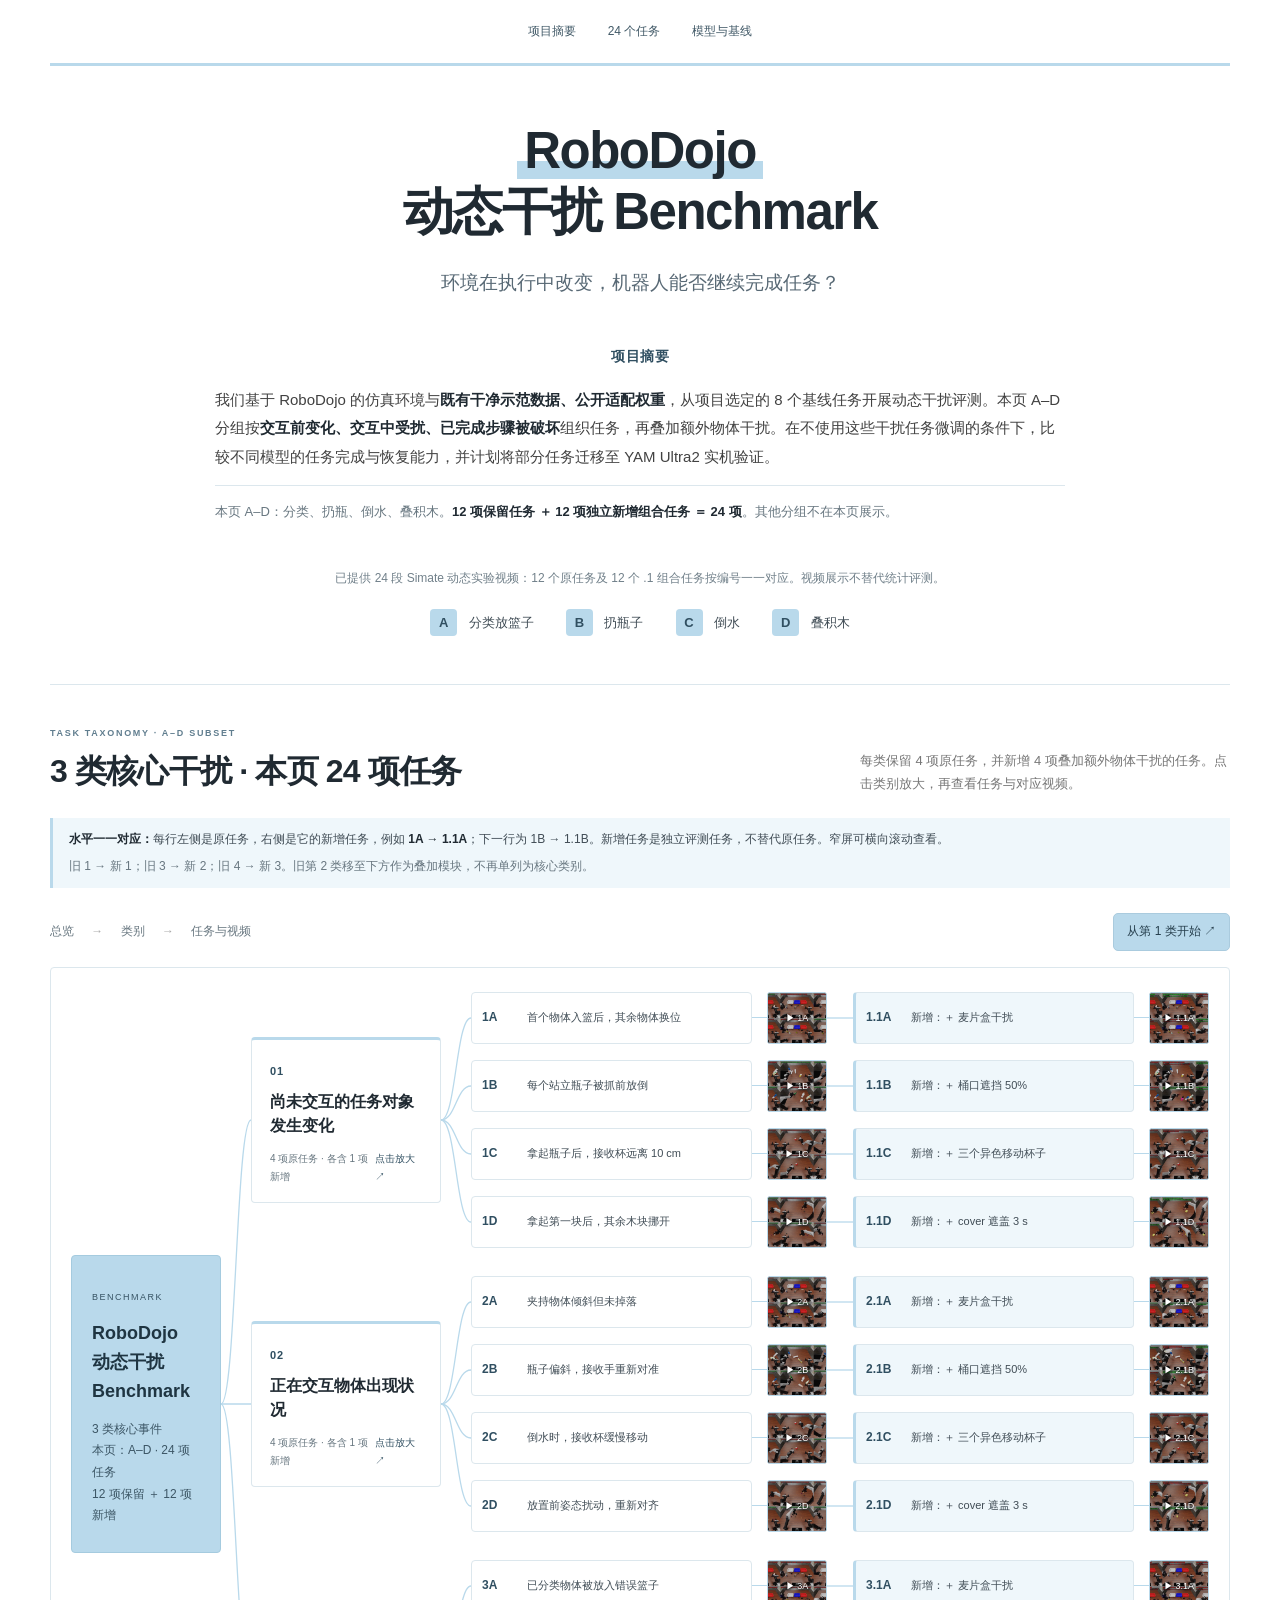
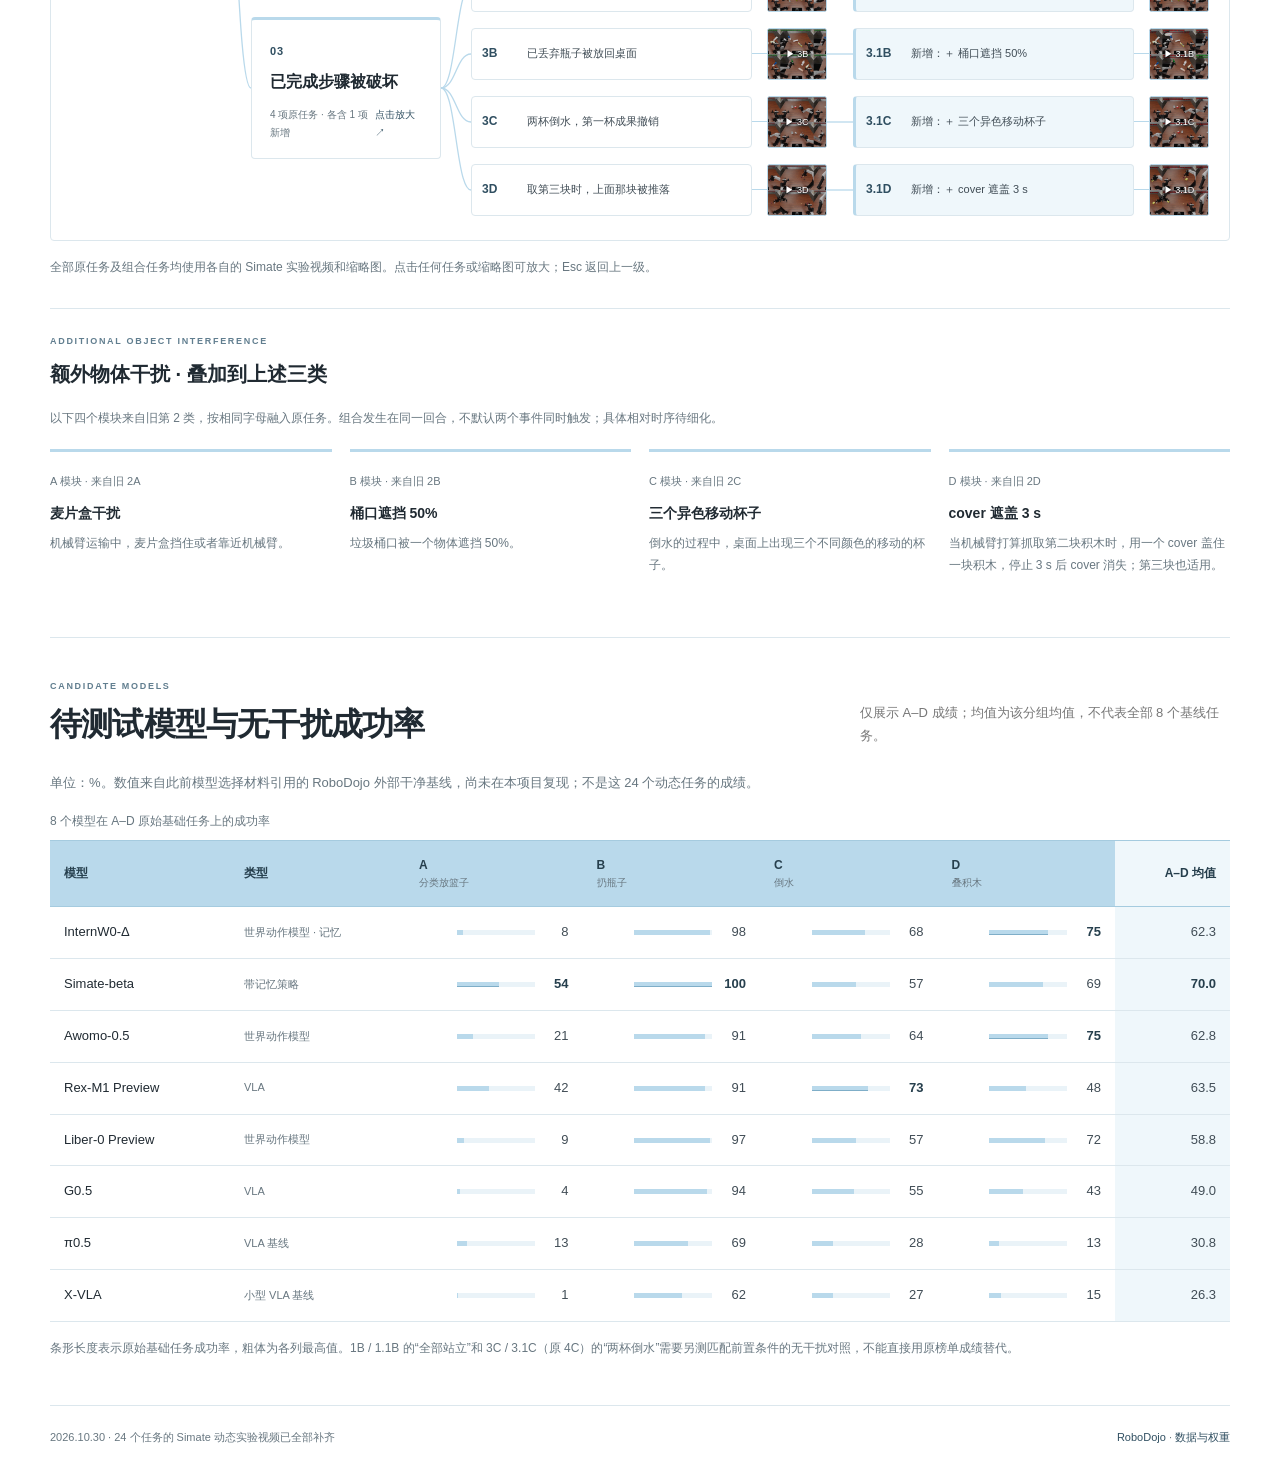
==== commit 982a8d58: "Complete Simate video coverage with task 3.1D" ====
--- a/index.html
+++ b/index.html
@@ -97,7 +97,7 @@
 <p class="abstract-text">我们基于 RoboDojo 的仿真环境与<strong>既有干净示范数据、公开适配权重</strong>，从项目选定的 8 个基线任务开展动态干扰评测。本页 A–D 分组按<strong>交互前变化、交互中受扰、已完成步骤被破坏</strong>组织任务，再叠加额外物体干扰。在不使用这些干扰任务微调的条件下，比较不同模型的任务完成与恢复能力，并计划将部分任务迁移至 YAM Ultra2 实机验证。</p>
 <p class="scope-note">本页 A–D：分类、扔瓶、倒水、叠积木。<strong>12 项保留任务 ＋ 12 项独立新增组合任务 ＝ 24 项</strong>。其他分组不在本页展示。</p>
 </div>
-<p class="data-note">已提供 23 段 Simate 动态实验视频：12 个原任务及 11 个 .1 组合任务按编号一一对应。3.1D 组合视频尚未提供，暂保留原始 D 基线演示，不是组合实验结果。视频展示不替代统计评测。</p>
+<p class="data-note">已提供 24 段 Simate 动态实验视频：12 个原任务及 12 个 .1 组合任务按编号一一对应。视频展示不替代统计评测。</p>
 <div class="base-legend"><span><b>A</b> 分类放篮子</span><span><b>B</b> 扔瓶子</span><span><b>C</b> 倒水</span><span><b>D</b> 叠积木</span></div>
 </section>
 <section id="task-tree" class="tree-section">
@@ -105,7 +105,7 @@
 <div class="taxonomy-note"><p><strong>水平一一对应：</strong>每行左侧是原任务，右侧是它的新增任务，例如 <strong>1A → 1.1A</strong>；下一行为 1B → 1.1B。新增任务是独立评测任务，不替代原任务。窄屏可横向滚动查看。</p><p>旧 1 → 新 1；旧 3 → 新 2；旧 4 → 新 3。旧第 2 类移至下方作为叠加模块，不再单列为核心类别。</p></div>
 <div class="tree-toolbar"><span>总览 <b>→</b> 类别 <b>→</b> 任务与视频</span><button id="expand-first" class="plain-button">从第 1 类开始 ↗</button></div>
 <div class="overview-scroll"><div id="overview-tree" class="overview-tree" aria-label="Benchmark从左向右的任务树"></div></div>
-<p class="small-note">原任务及已提供视频的组合任务均使用各自的 Simate 实验缩略图；3.1D 暂保留原 D 基线视频。点击任何任务或缩略图可放大；Esc 返回上一级。</p>
+<p class="small-note">全部原任务及组合任务均使用各自的 Simate 实验视频和缩略图。点击任何任务或缩略图可放大；Esc 返回上一级。</p>
 <div class="module-section"><p class="eyebrow">ADDITIONAL OBJECT INTERFERENCE</p><h3>额外物体干扰 · 叠加到上述三类</h3><p class="small-note">以下四个模块来自旧第 2 类，按相同字母融入原任务。组合发生在同一回合，不默认两个事件同时触发；具体相对时序待细化。</p><div id="extra-modules" class="module-grid"></div></div>
 </section>
 <section id="models" class="models-section">
@@ -115,7 +115,7 @@
 <p class="small-note">条形长度表示原始基础任务成功率，粗体为各列最高值。1B / 1.1B 的“全部站立”和 3C / 3.1C（原 4C）的“两杯倒水”需要另测匹配前置条件的无干扰对照，不能直接用原榜单成绩替代。</p>
 </section>
 </main>
-<footer><span>2026.10.30 · 已更新 23 段 Simate 动态实验视频；3.1D 视频待补充</span><span><a href="https://github.com/RoboDojo-Benchmark/RoboDojo" target="_blank" rel="noreferrer">RoboDojo</a> · <a href="https://huggingface.co/datasets/RoboDojo-Benchmark/RoboDojo/tree/main/ckpt/RoboDojo" target="_blank" rel="noreferrer">数据与权重</a></span></footer>
+<footer><span>2026.10.30 · 24 个任务的 Simate 动态实验视频已全部补齐</span><span><a href="https://github.com/RoboDojo-Benchmark/RoboDojo" target="_blank" rel="noreferrer">RoboDojo</a> · <a href="https://huggingface.co/datasets/RoboDojo-Benchmark/RoboDojo/tree/main/ckpt/RoboDojo" target="_blank" rel="noreferrer">数据与权重</a></span></footer>
 <dialog id="focus-panel" aria-labelledby="focus-title"><div class="focus-top"><div class="breadcrumbs" id="breadcrumbs"></div><div class="focus-actions"><button id="back-button" class="plain-button">← 上一级</button><button id="close-button" class="plain-button" aria-label="关闭放大视图，返回总览">返回总览 ×</button></div></div><div id="focus-content" class="focus-content"></div><div class="focus-bottom"><span id="focus-help">点击任务进一步放大</span><span>Esc 返回上一级</span></div></dialog>
 <script>const bases={
  A:{name:'分类放篮子',key:'classify_objects',video:'media/A.mp4',poster:'media/A.jpg'},
@@ -174,7 +174,7 @@
  const id=`${f}${base}`;return [id,{video:`media/simate/grid_dyn${id}.mp4`,poster:`media/simate/${id}.jpg`}];
 })));
 // Filenames use underscores; site IDs use periods. Only supplied combinations are listed.
-const combinedVideoIds=['1.1A','1.1B','1.1C','1.1D','2.1A','2.1B','2.1C','2.1D','3.1A','3.1B','3.1C'];
+const combinedVideoIds=['1.1A','1.1B','1.1C','1.1D','2.1A','2.1B','2.1C','2.1D','3.1A','3.1B','3.1C','3.1D'];
 for(const id of combinedVideoIds)simateVideos[id]={video:`media/simate/grid_dyn${id.replace('.','_')}.mp4`,poster:`media/simate/${id}.jpg`};
 function taskMedia(t){
  const dynamic=simateVideos[t.id];
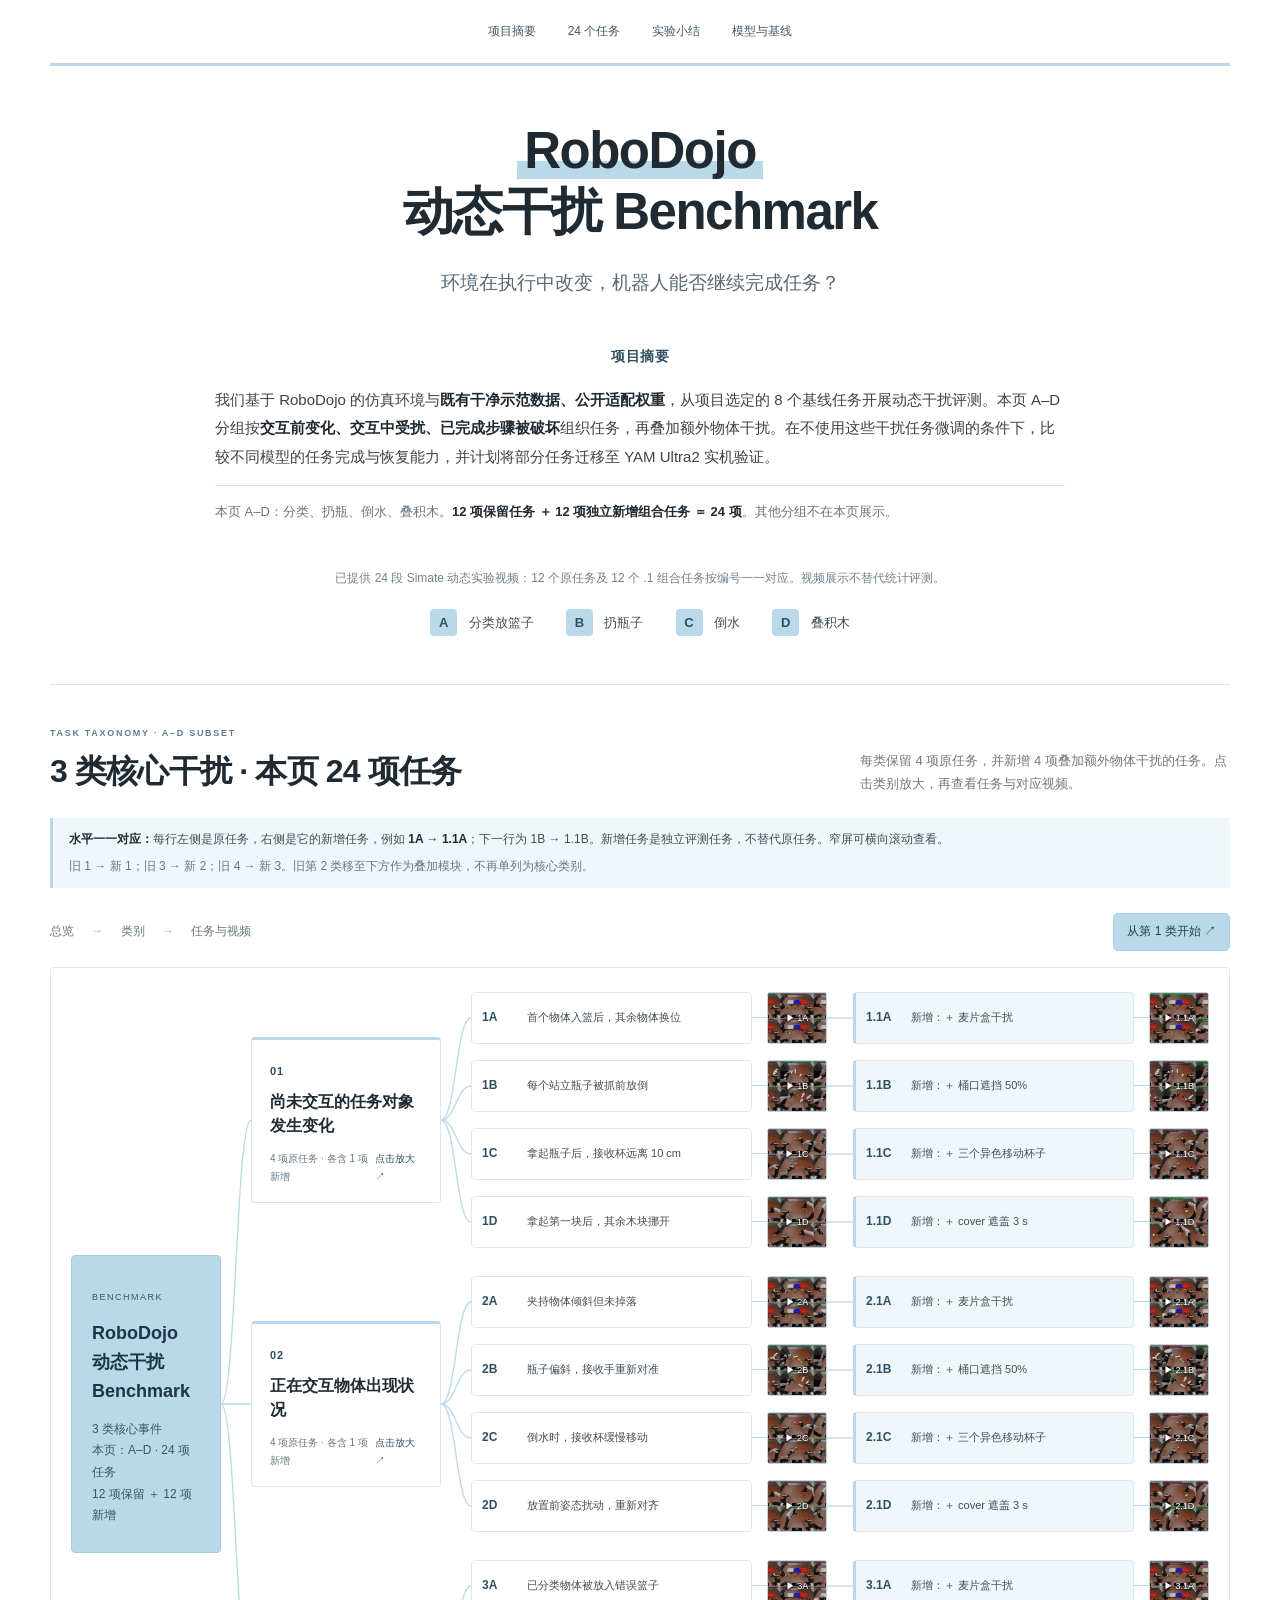
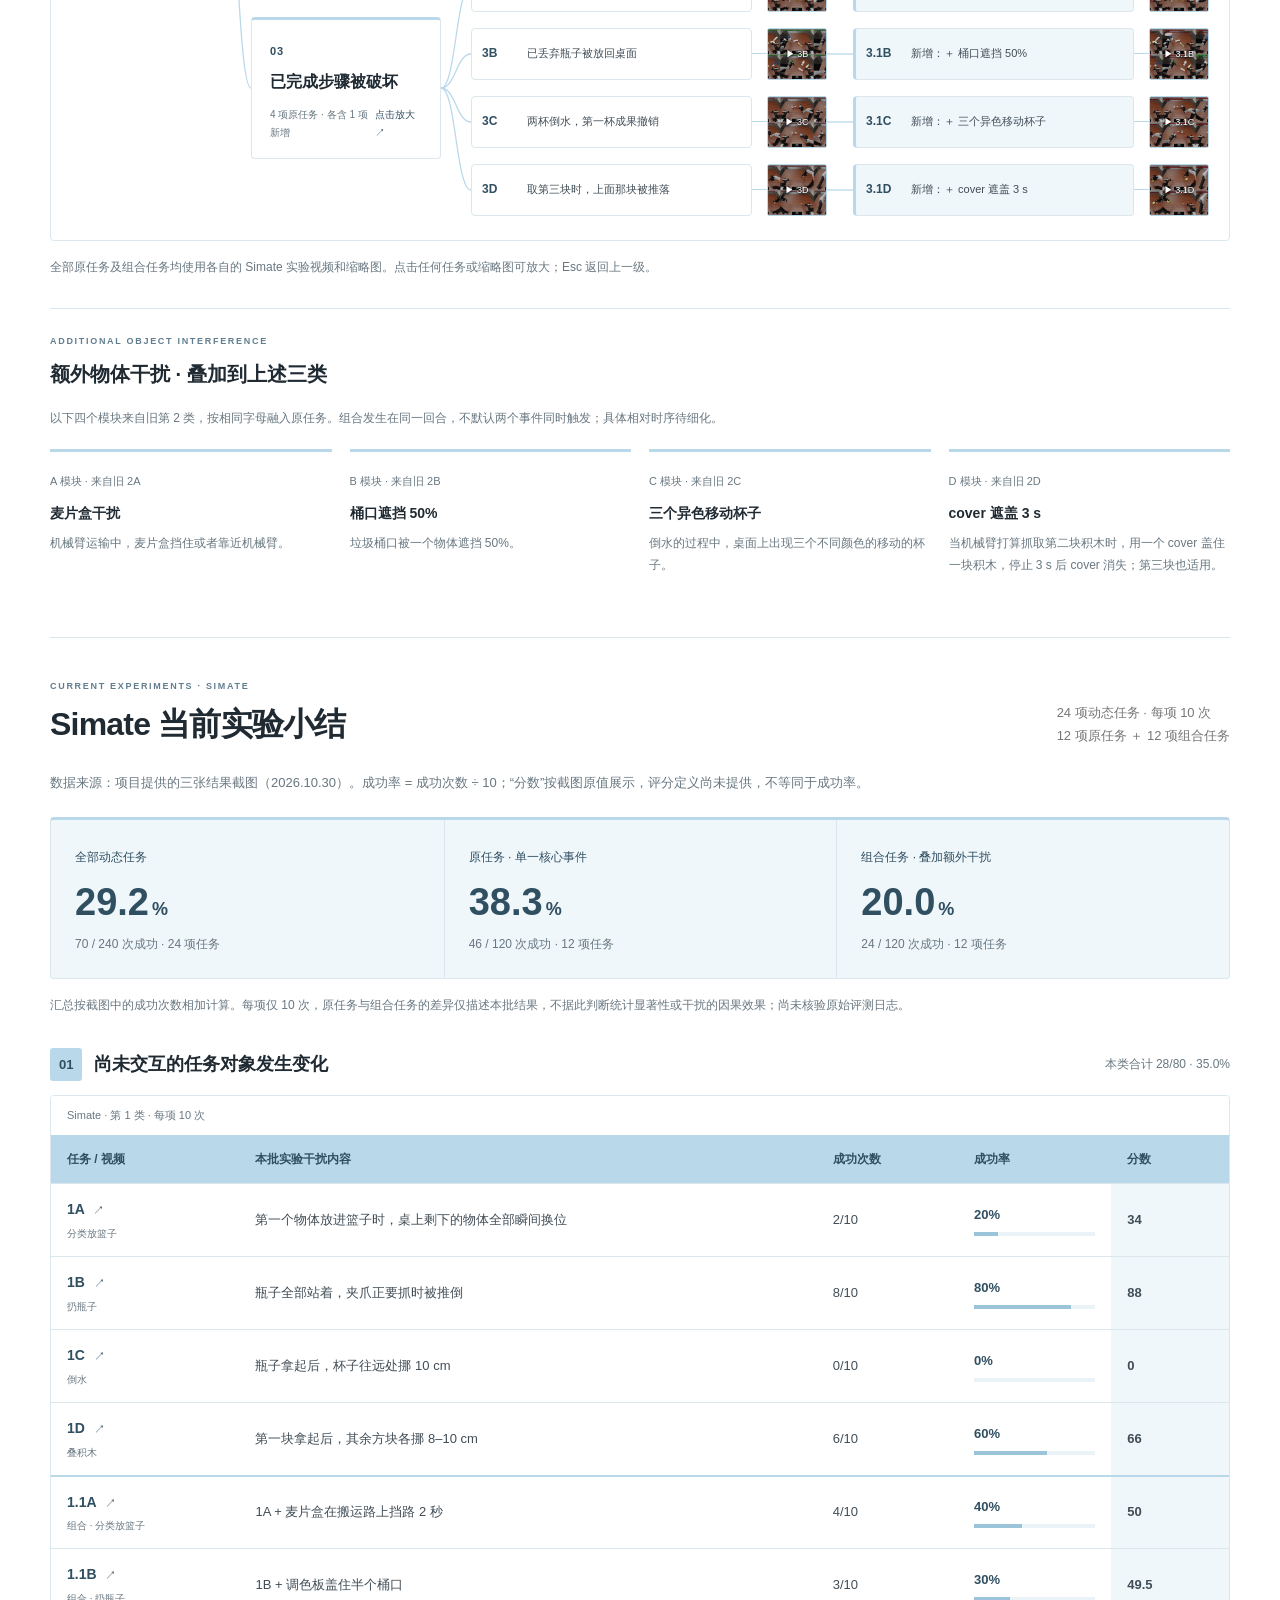
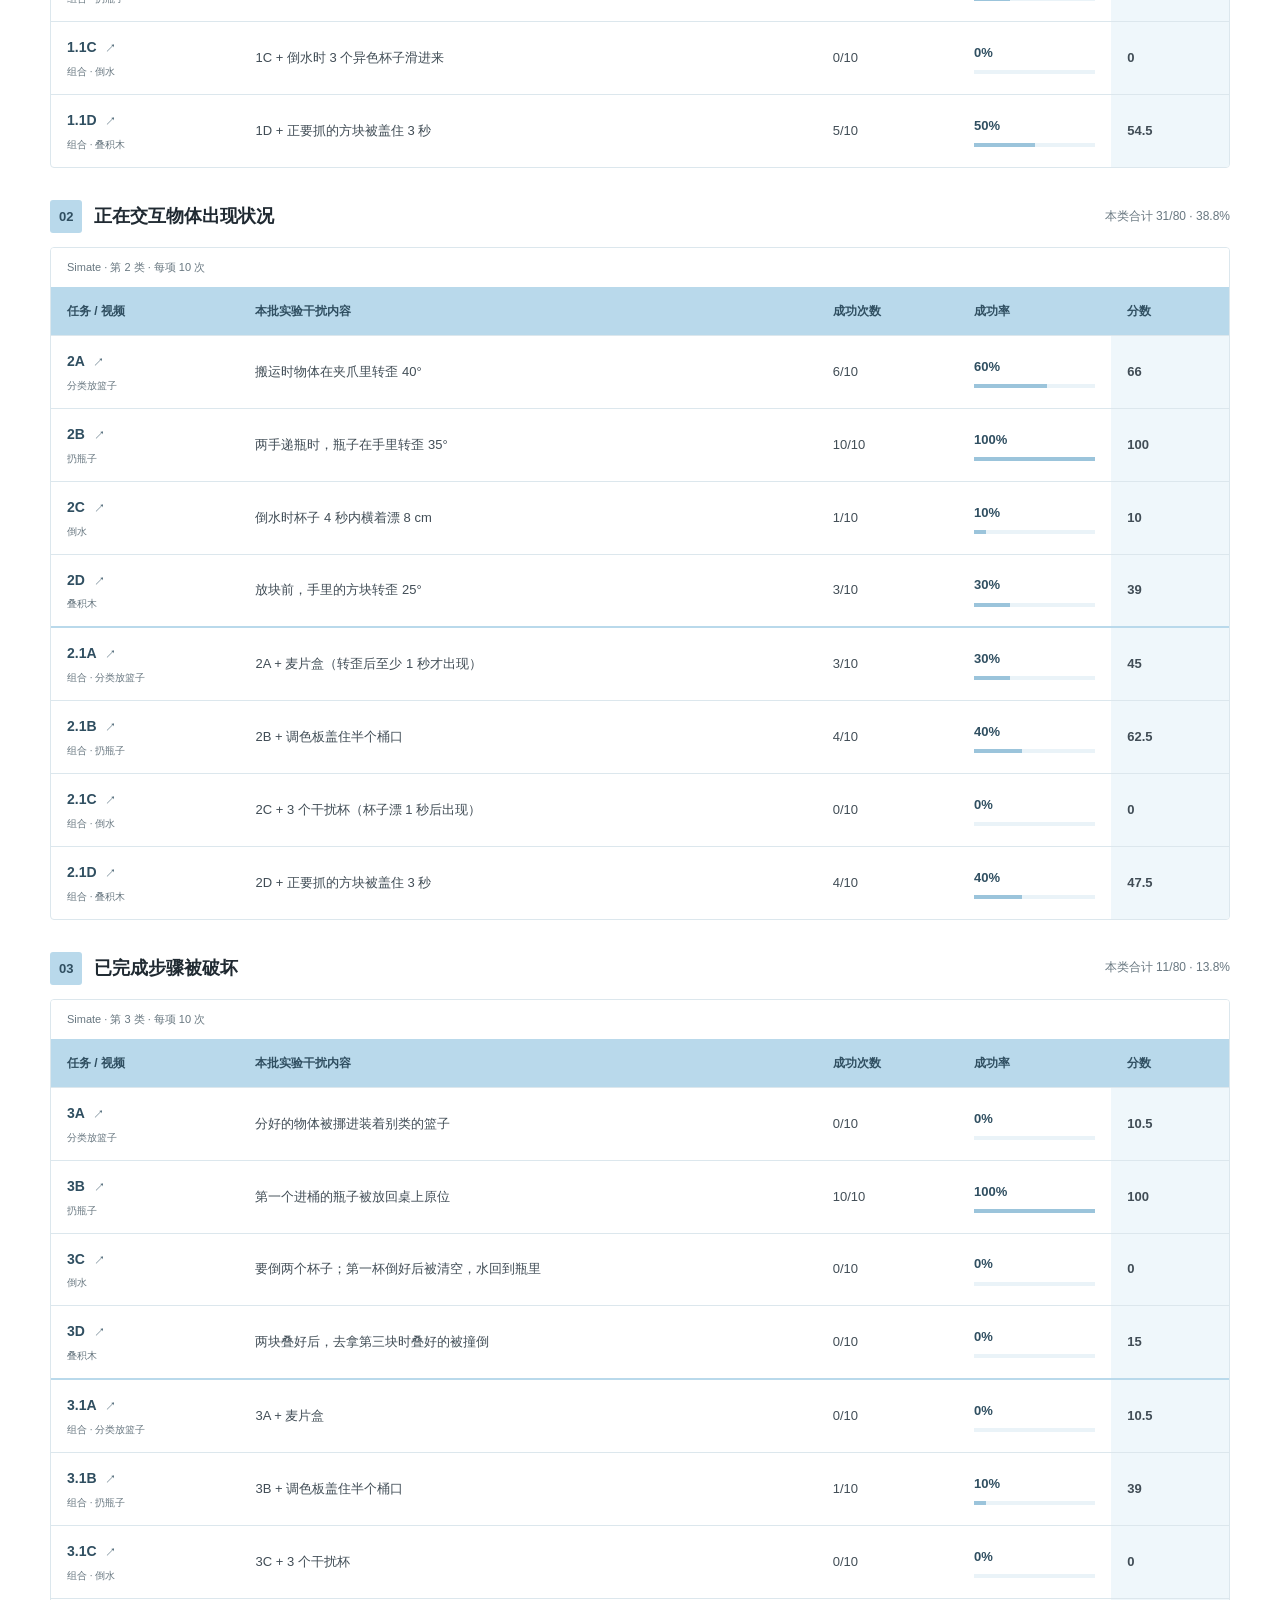
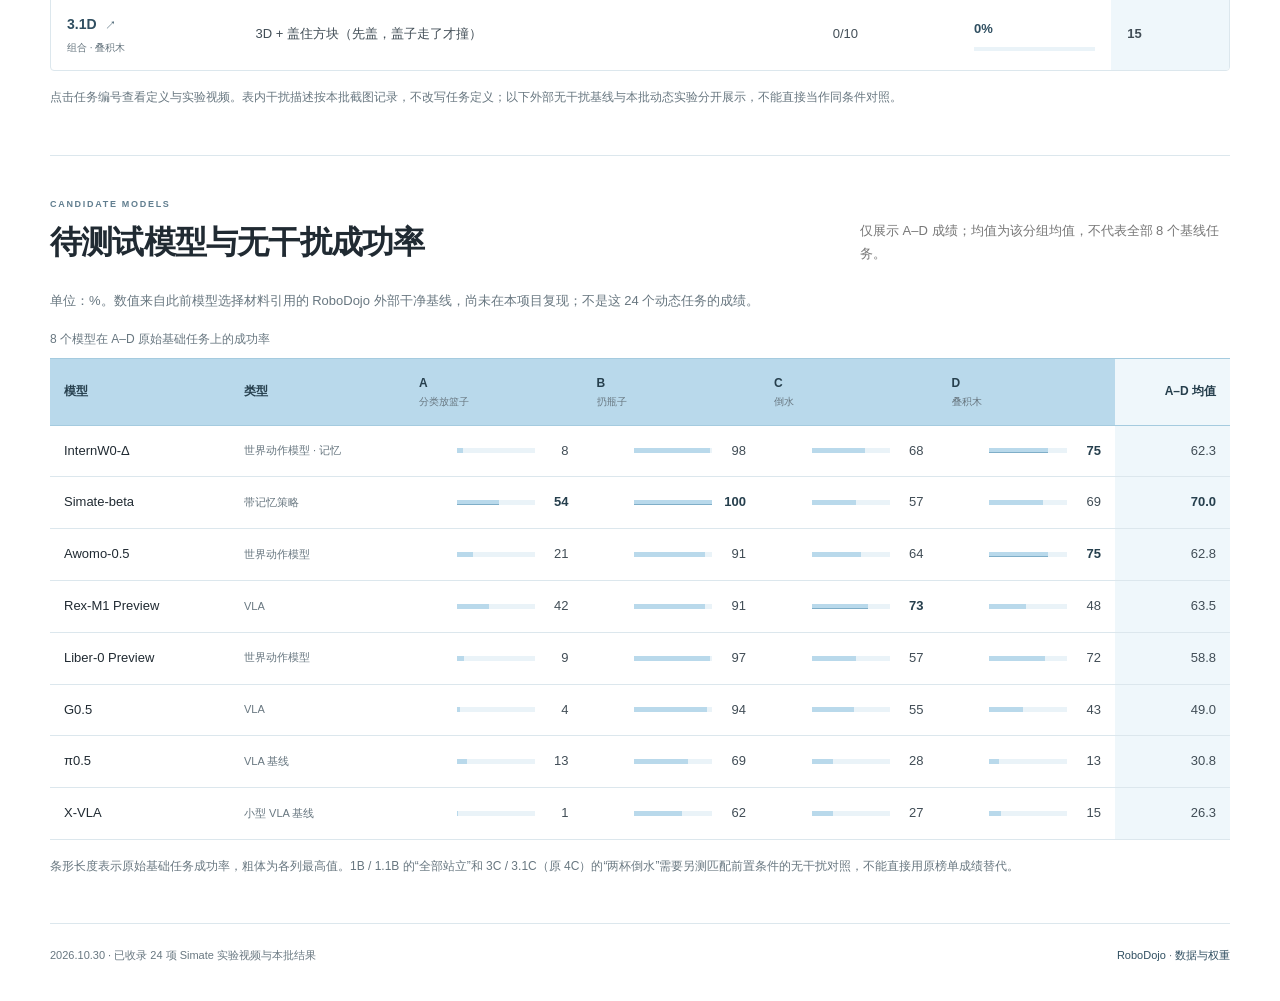
==== commit a197be69: "Add Simate results tables for all twenty-four tasks" ====
--- a/index.html
+++ b/index.html
@@ -85,10 +85,20 @@
 .overview-scroll{border-color:#dce7ed}.root-node{background:#b9d9eb;border-color:#a5cbdf}.root-node>span{color:#365363}.root-node>strong{color:#1f3542}.root-node p{color:#3c5665}.family-node{border-top:3px solid #b9d9eb}.family-node:hover,.leaf-node:hover,.branch-task:hover{background:#eff7fb;border-color:#a5cbdf}.family-number,.leaf-node b,.task-id{color:#304f61}.thumb-node{border-color:#b9d9eb}.connectors path{stroke:#b9d9eb}
 .model-table thead th{background:#b9d9eb;color:#263f4d;border-color:#a5cbdf}.model-table td:last-child,.model-table th:last-child{background:#eff7fb}.bar-track{background:#eaf3f8}.bar-track i,.best .bar-track i{background:#b9d9eb}.best .bar-track i{box-shadow:inset 0 -1px #7faec8}.model-table tbody tr:hover{background:#f6fafc}.best{color:#263f4d!important}
 .large-number,.detail-id{color:#304f61;background:#b9d9eb;width:max-content;padding:5px 12px;border-radius:4px}.branch-parent{border-color:#b9d9eb}.branch-to-video,.detail-arrow{color:#94bbd1}.branch-video{border-color:#b9d9eb}.branch-video>span{background:#b9d9eb;color:#263f4d}.family-switch button[aria-pressed=true],.sibling-nav button[aria-pressed=true]{background:#b9d9eb;border-color:#a5cbdf;color:#263f4d}.task-note{border-color:#b9d9eb}.baseline-tag{background:#eff7fb;border-color:#b9d9eb;color:#3b5666}.video-detail video{border-color:#b9d9eb}.video-tools .plain-button{background:#b9d9eb;border-color:#a5cbdf;color:#263f4d}
+
+
+/* Current Simate results; scoped to avoid changing the task tree and external baselines. */
+.results-section{padding:40px 0 46px;border-top:1px solid var(--line);scroll-margin-top:20px}
+.result-summary{display:grid;grid-template-columns:repeat(3,minmax(0,1fr));border:1px solid var(--line);border-top:3px solid var(--columbia);border-radius:4px;margin:23px 0 12px;background:var(--pale)}
+.result-summary article{padding:22px 24px}.result-summary article+article{border-left:1px solid var(--line)}.result-summary article>span{font-size:12px;color:var(--accent)}.result-summary strong{display:block;font-size:38px;font-weight:600;line-height:1.4;font-variant-numeric:tabular-nums;margin:5px 0;color:var(--accent)}.result-summary strong small{font-size:18px;margin-left:3px}.result-summary p{font-size:12px;color:var(--muted)}
+.result-method{margin-bottom:28px}.result-family{margin-top:32px}.result-family-heading{display:flex;justify-content:space-between;gap:20px;align-items:center;margin-bottom:14px}.result-family-heading h3{display:flex;align-items:center;gap:12px;font-size:18px;font-weight:600;color:var(--ink)}.result-family-heading h3>span{display:inline-block;padding:5px 9px;background:var(--columbia);color:var(--accent);border-radius:3px;font-size:13px}.result-family-heading p{font-size:12px;color:var(--muted);white-space:nowrap}
+.result-scroll{border:1px solid var(--line);border-radius:4px}.result-table{width:100%;min-width:820px;border-collapse:collapse;table-layout:fixed;font-size:13px;line-height:1.7;font-variant-numeric:tabular-nums}.result-table caption{text-align:left;padding:10px 16px;font-size:11px;color:var(--muted);background:#fff}.result-table th,.result-table td{padding:14px 16px;border-bottom:1px solid var(--line);text-align:left;vertical-align:middle}.result-table thead th{background:var(--columbia);font-size:12px;font-weight:600;color:var(--accent)}.result-table th:nth-child(1){width:16%}.result-table th:nth-child(2){width:49%}.result-table th:nth-child(3){width:12%}.result-table th:nth-child(4){width:13%}.result-table th:nth-child(5){width:10%}.result-table tbody th small{display:block;font-size:10px;color:var(--muted);font-weight:400;margin-top:3px}.result-table tbody tr:last-child>*{border-bottom:0}.result-table tbody tr:hover{background:#f6fafc}.result-table tr.result-combined:first-of-type{border-top:2px solid var(--columbia)}.result-table tbody tr:nth-child(5)>*{border-top:2px solid var(--columbia)}.result-table .result-score{background:var(--pale);font-weight:600}.result-task-link{background:transparent;border:0;padding:0;color:var(--accent);font-size:14px;font-weight:650;cursor:pointer}.result-task-link:hover{text-decoration:underline;text-underline-offset:4px}.result-task-link span{font-weight:400;font-size:11px;margin-left:5px}.result-count,.result-score{white-space:nowrap}.result-rate-value{display:block;font-weight:600;color:var(--accent)}.result-meter{display:block;background:#eaf3f8;height:4px;width:100%;margin-top:6px}.result-meter i{display:block;height:100%;background:#9bc4db}
+@media(max-width:760px){.results-section{padding:30px 0}.result-summary article{padding:13px 10px}.result-summary article>span{font-size:10px}.result-summary strong{font-size:27px}.result-summary strong small{font-size:12px}.result-summary p{font-size:10px;line-height:1.8}.result-family-heading{align-items:flex-start;flex-direction:column;gap:7px}.result-family-heading h3{font-size:16px}.result-family-heading p{margin-left:42px}nav{gap:16px;flex-wrap:wrap;justify-content:center}.result-table th,.result-table td{padding:12px}}
+@media print{.result-scroll{overflow:visible}.result-table{min-width:0;font-size:10px}.result-table th,.result-table td{padding:7px}.result-family{break-inside:avoid}.results-section{break-before:page}}
 </style></head>
 <body>
 <a class="skip" href="#main">跳到正文</a>
-<header class="page-header"><a class="wordmark" href="#abstract">RoboDojo <span>Dynamic Benchmark</span></a><nav aria-label="页面导航"><a href="#abstract">项目摘要</a><a href="#task-tree">24 个任务</a><a href="#models">模型与基线</a></nav></header>
+<header class="page-header"><a class="wordmark" href="#abstract">RoboDojo <span>Dynamic Benchmark</span></a><nav aria-label="页面导航"><a href="#abstract">项目摘要</a><a href="#task-tree">24 个任务</a><a href="#results">实验小结</a><a href="#models">模型与基线</a></nav></header>
 <main id="main">
 <section id="abstract" class="hero">
 <p class="eyebrow">DYNAMIC INTERFERENCE BENCHMARK</p><h1><span>RoboDojo</span><br>动态干扰 Benchmark</h1>
@@ -108,6 +118,14 @@
 <p class="small-note">全部原任务及组合任务均使用各自的 Simate 实验视频和缩略图。点击任何任务或缩略图可放大；Esc 返回上一级。</p>
 <div class="module-section"><p class="eyebrow">ADDITIONAL OBJECT INTERFERENCE</p><h3>额外物体干扰 · 叠加到上述三类</h3><p class="small-note">以下四个模块来自旧第 2 类，按相同字母融入原任务。组合发生在同一回合，不默认两个事件同时触发；具体相对时序待细化。</p><div id="extra-modules" class="module-grid"></div></div>
 </section>
+<section id="results" class="results-section" aria-labelledby="results-title">
+<div class="section-heading"><div><p class="eyebrow">CURRENT EXPERIMENTS · SIMATE</p><h2 id="results-title">Simate 当前实验小结</h2></div><p>24 项动态任务 · 每项 10 次<br>12 项原任务 ＋ 12 项组合任务</p></div>
+<p class="source-note">数据来源：项目提供的三张结果截图（2026.10.30）。成功率 = 成功次数 ÷ 10；“分数”按截图原值展示，评分定义尚未提供，不等同于成功率。</p>
+<div id="result-summary" class="result-summary" aria-label="本批实验汇总"></div>
+<p class="small-note result-method">汇总按截图中的成功次数相加计算。每项仅 10 次，原任务与组合任务的差异仅描述本批结果，不据此判断统计显著性或干扰的因果效果；尚未核验原始评测日志。</p>
+<div id="result-tables"></div>
+<p class="small-note">点击任务编号查看定义与实验视频。表内干扰描述按本批截图记录，不改写任务定义；以下外部无干扰基线与本批动态实验分开展示，不能直接当作同条件对照。</p>
+</section>
 <section id="models" class="models-section">
 <div class="section-heading"><div><p class="eyebrow">CANDIDATE MODELS</p><h2>待测试模型与无干扰成功率</h2></div><p>仅展示 A–D 成绩；均值为该分组均值，不代表全部 8 个基线任务。</p></div>
 <p class="source-note">单位：%。数值来自此前模型选择材料引用的 RoboDojo 外部干净基线，尚未在本项目复现；不是这 24 个动态任务的成绩。</p>
@@ -115,7 +133,7 @@
 <p class="small-note">条形长度表示原始基础任务成功率，粗体为各列最高值。1B / 1.1B 的“全部站立”和 3C / 3.1C（原 4C）的“两杯倒水”需要另测匹配前置条件的无干扰对照，不能直接用原榜单成绩替代。</p>
 </section>
 </main>
-<footer><span>2026.10.30 · 24 个任务的 Simate 动态实验视频已全部补齐</span><span><a href="https://github.com/RoboDojo-Benchmark/RoboDojo" target="_blank" rel="noreferrer">RoboDojo</a> · <a href="https://huggingface.co/datasets/RoboDojo-Benchmark/RoboDojo/tree/main/ckpt/RoboDojo" target="_blank" rel="noreferrer">数据与权重</a></span></footer>
+<footer><span>2026.10.30 · 已收录 24 项 Simate 实验视频与本批结果</span><span><a href="https://github.com/RoboDojo-Benchmark/RoboDojo" target="_blank" rel="noreferrer">RoboDojo</a> · <a href="https://huggingface.co/datasets/RoboDojo-Benchmark/RoboDojo/tree/main/ckpt/RoboDojo" target="_blank" rel="noreferrer">数据与权重</a></span></footer>
 <dialog id="focus-panel" aria-labelledby="focus-title"><div class="focus-top"><div class="breadcrumbs" id="breadcrumbs"></div><div class="focus-actions"><button id="back-button" class="plain-button">← 上一级</button><button id="close-button" class="plain-button" aria-label="关闭放大视图，返回总览">返回总览 ×</button></div></div><div id="focus-content" class="focus-content"></div><div class="focus-bottom"><span id="focus-help">点击任务进一步放大</span><span>Esc 返回上一级</span></div></dialog>
 <script>const bases={
  A:{name:'分类放篮子',key:'classify_objects',video:'media/A.mp4',poster:'media/A.jpg'},
@@ -185,6 +203,174 @@
  return t.note?.replace('视频展示原始扔瓶基线。','视频展示 Simate 在本动态任务中的实验。').replace('当前视频只演示原始 C 倒水任务；','当前视频展示 Simate 的本动态任务实验；');
 }
 
+// User-provided result screenshots, 2026-10-30. Scores are transcribed, not percentages.
+const simateResultGroups=[
+ {
+  "family": 1,
+  "title": "尚未交互的任务对象发生变化",
+  "rows": [
+   [
+    "1A",
+    "第一个物体放进篮子时，桌上剩下的物体全部瞬间换位",
+    2,
+    34
+   ],
+   [
+    "1B",
+    "瓶子全部站着，夹爪正要抓时被推倒",
+    8,
+    88
+   ],
+   [
+    "1C",
+    "瓶子拿起后，杯子往远处挪 10 cm",
+    0,
+    0
+   ],
+   [
+    "1D",
+    "第一块拿起后，其余方块各挪 8–10 cm",
+    6,
+    66
+   ],
+   [
+    "1.1A",
+    "1A + 麦片盒在搬运路上挡路 2 秒",
+    4,
+    50
+   ],
+   [
+    "1.1B",
+    "1B + 调色板盖住半个桶口",
+    3,
+    49.5
+   ],
+   [
+    "1.1C",
+    "1C + 倒水时 3 个异色杯子滑进来",
+    0,
+    0
+   ],
+   [
+    "1.1D",
+    "1D + 正要抓的方块被盖住 3 秒",
+    5,
+    54.5
+   ]
+  ]
+ },
+ {
+  "family": 2,
+  "title": "正在交互物体出现状况",
+  "rows": [
+   [
+    "2A",
+    "搬运时物体在夹爪里转歪 40°",
+    6,
+    66
+   ],
+   [
+    "2B",
+    "两手递瓶时，瓶子在手里转歪 35°",
+    10,
+    100
+   ],
+   [
+    "2C",
+    "倒水时杯子 4 秒内横着漂 8 cm",
+    1,
+    10
+   ],
+   [
+    "2D",
+    "放块前，手里的方块转歪 25°",
+    3,
+    39
+   ],
+   [
+    "2.1A",
+    "2A + 麦片盒（转歪后至少 1 秒才出现）",
+    3,
+    45
+   ],
+   [
+    "2.1B",
+    "2B + 调色板盖住半个桶口",
+    4,
+    62.5
+   ],
+   [
+    "2.1C",
+    "2C + 3 个干扰杯（杯子漂 1 秒后出现）",
+    0,
+    0
+   ],
+   [
+    "2.1D",
+    "2D + 正要抓的方块被盖住 3 秒",
+    4,
+    47.5
+   ]
+  ]
+ },
+ {
+  "family": 3,
+  "title": "已完成步骤被破坏",
+  "rows": [
+   [
+    "3A",
+    "分好的物体被挪进装着别类的篮子",
+    0,
+    10.5
+   ],
+   [
+    "3B",
+    "第一个进桶的瓶子被放回桌上原位",
+    10,
+    100
+   ],
+   [
+    "3C",
+    "要倒两个杯子；第一杯倒好后被清空，水回到瓶里",
+    0,
+    0
+   ],
+   [
+    "3D",
+    "两块叠好后，去拿第三块时叠好的被撞倒",
+    0,
+    15
+   ],
+   [
+    "3.1A",
+    "3A + 麦片盒",
+    0,
+    10.5
+   ],
+   [
+    "3.1B",
+    "3B + 调色板盖住半个桶口",
+    1,
+    39
+   ],
+   [
+    "3.1C",
+    "3C + 3 个干扰杯",
+    0,
+    0
+   ],
+   [
+    "3.1D",
+    "3D + 盖住方块（先盖，盖子走了才撞）",
+    0,
+    15
+   ]
+  ]
+ }
+];
+const simateResults=simateResultGroups.flatMap(g=>g.rows.map(([id,description,successes,score])=>({id,description,successes,score,trials:10,family:g.family})));
+function summarizeResults(rows){const successes=rows.reduce((n,r)=>n+r.successes,0),trials=rows.reduce((n,r)=>n+r.trials,0);return {successes,trials,rate:100*successes/trials};}
+
 const $=s=>document.querySelector(s);
 const allTasks=families.flatMap(f=>f.tasks);
 let state={level:'overview',family:null,task:null};
@@ -248,4 +434,15 @@
 if(allTasks.length!==24||new Set(allTasks.map(t=>t.id)).size!==24||families.some(f=>f.tasks.length!==8))throw new Error('Task data mismatch');
 renderOverview();new ResizeObserver(()=>{drawLines($('#overview-tree'));const c=dialog.querySelector('.family-canvas');if(c)drawLines(c);}).observe(document.body);
 window.addEventListener('resize',()=>{drawLines($('#overview-tree'));const c=dialog.querySelector('.family-canvas');if(c)drawLines(c);});
+
+
+function renderSimateResults(){
+ const sets=[['全部动态任务',simateResults],['原任务 · 单一核心事件',simateResults.filter(r=>!r.id.includes('.'))],['组合任务 · 叠加额外干扰',simateResults.filter(r=>r.id.includes('.'))]];
+ $('#result-summary').innerHTML=sets.map(([label,rows])=>{const s=summarizeResults(rows);return `<article><span>${label}</span><strong>${s.rate.toFixed(1)}<small>%</small></strong><p>${s.successes} / ${s.trials} 次成功 · ${rows.length} 项任务</p></article>`;}).join('');
+ $('#result-tables').innerHTML=simateResultGroups.map(g=>{
+  const rows=simateResults.filter(r=>r.family===g.family),s=summarizeResults(rows);
+  return `<article class="result-family" aria-labelledby="result-family-${g.family}"><div class="result-family-heading"><h3 id="result-family-${g.family}"><span>0${g.family}</span>${g.title}</h3><p>本类合计 ${s.successes}/${s.trials} · ${s.rate.toFixed(1)}%</p></div><div class="table-scroll result-scroll" tabindex="0" role="region" aria-label="第 ${g.family} 类结果表，可横向滚动"><table class="result-table"><caption>Simate · 第 ${g.family} 类 · 每项 10 次</caption><thead><tr><th scope="col">任务 / 视频</th><th scope="col">本批实验干扰内容</th><th scope="col">成功次数</th><th scope="col">成功率</th><th scope="col">分数</th></tr></thead><tbody>${rows.map(r=>`<tr data-result-id="${r.id}" class="${r.id.includes('.')?'result-combined':''}"><th scope="row"><button class="result-task-link" data-task="${r.id}" aria-label="查看 ${r.id} 任务与视频">${r.id} <span aria-hidden="true">↗</span></button><small>${r.id.includes('.')?'组合 · ':''}${bases[r.id.slice(-1)].name}</small></th><td class="result-description">${r.description}</td><td class="result-count">${r.successes}/${r.trials}</td><td class="result-rate"><span class="result-rate-value">${r.successes*10}%</span><span class="result-meter" aria-hidden="true"><i style="width:${r.successes*10}%"></i></span></td><td class="result-score">${r.score}</td></tr>`).join('')}</tbody></table></div></article>`;
+ }).join('');
+}
+renderSimateResults();
 </script></body></html>
